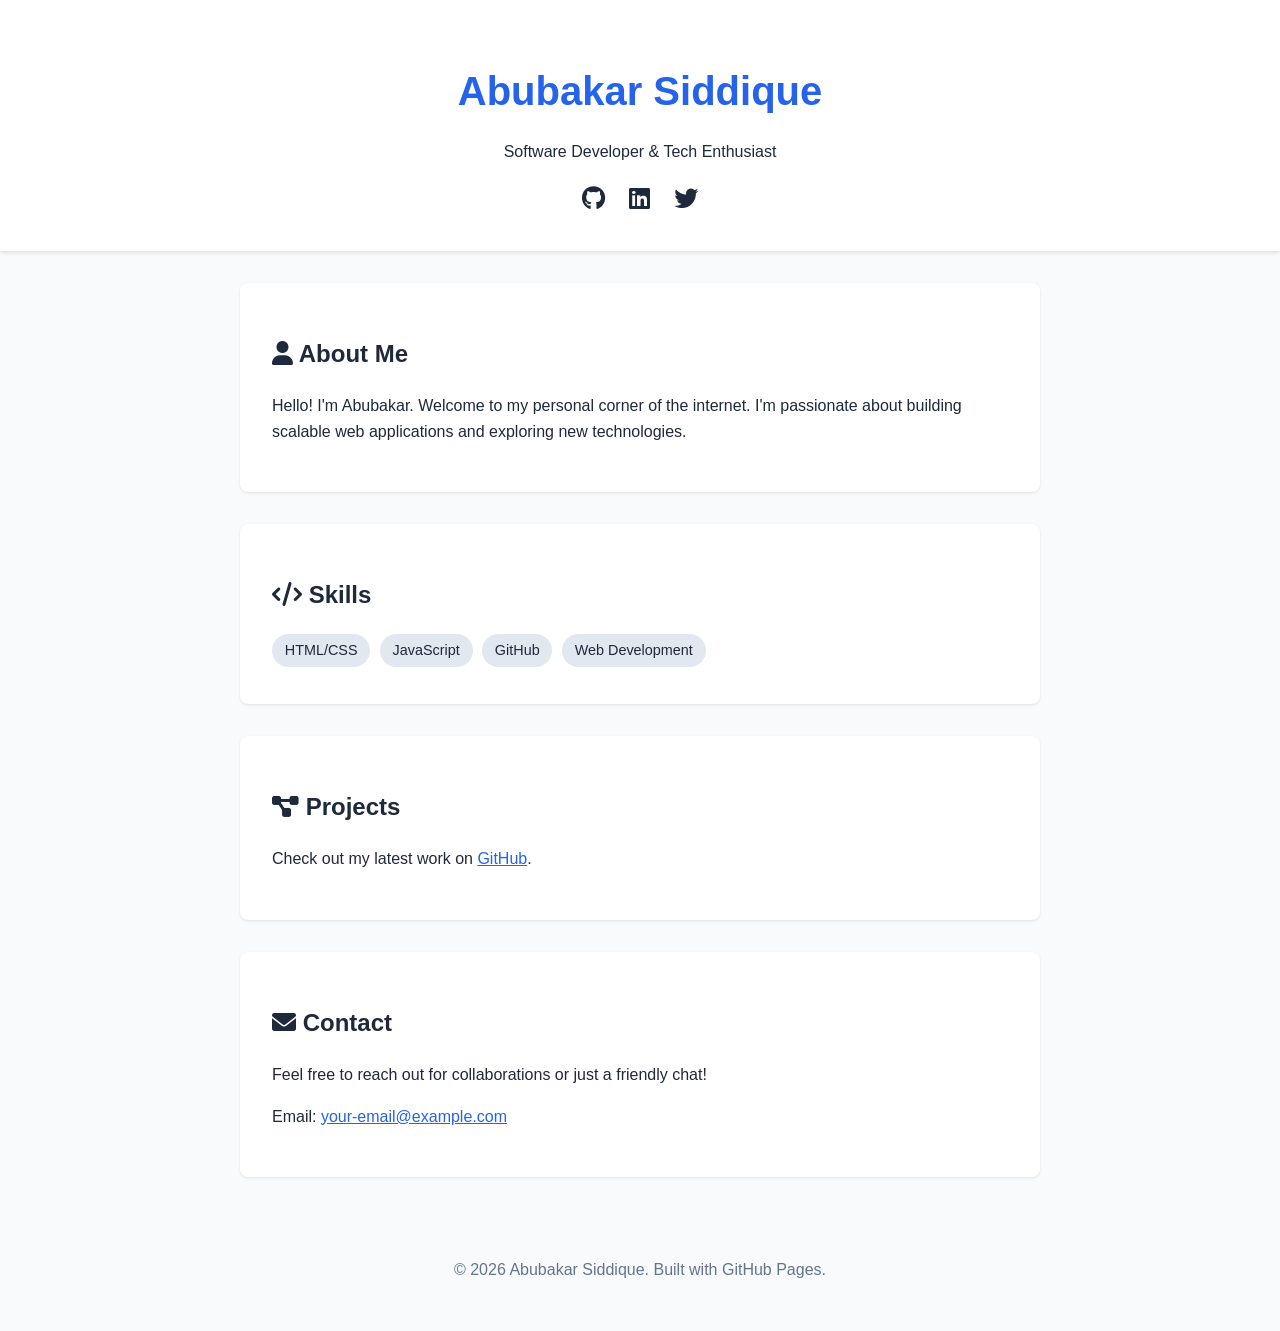
==== index.html @ 24784f54 "Add files via upload" ====
<!DOCTYPE html>
<html lang="en">
<head>
    <meta charset="UTF-8">
    <meta name="viewport" content="width=device-width, initial-scale=1.0">
    <title>Abubakar Siddique | Personal Website</title>
    <link rel="stylesheet" href="https://cdnjs.cloudflare.com/ajax/libs/font-awesome/6.0.0/css/all.min.css">
    <style>
        :root {
            --primary: #2563eb;
            --dark: #1e293b;
            --light: #f8fafc;
        }
        body {
            font-family: 'Segoe UI', Tahoma, Geneva, Verdana, sans-serif;
            margin: 0;
            background-color: var(--light);
            color: var(--dark);
            line-height: 1.6;
        }
        header {
            background: white;
            padding: 2rem 1rem;
            text-align: center;
            box-shadow: 0 2px 4px rgba(0,0,0,0.1);
        }
        .container {
            max-width: 800px;
            margin: 2rem auto;
            padding: 0 1.5rem;
        }
        .hero h1 {
            font-size: 2.5rem;
            margin-bottom: 0.5rem;
            color: var(--primary);
        }
        .section {
            background: white;
            padding: 2rem;
            border-radius: 8px;
            margin-bottom: 2rem;
            box-shadow: 0 1px 3px rgba(0,0,0,0.1);
        }
        .social-links {
            margin-top: 1rem;
        }
        .social-links a {
            color: var(--dark);
            font-size: 1.5rem;
            margin: 0 10px;
            text-decoration: none;
            transition: color 0.3s;
        }
        .social-links a:hover {
            color: var(--primary);
        }
        .badge {
            background: #e2e8f0;
            padding: 0.3rem 0.8rem;
            border-radius: 20px;
            font-size: 0.9rem;
            margin-right: 5px;
            display: inline-block;
            margin-bottom: 5px;
        }
    </style>
</head>
<body>

<header>
    <div class="hero">
        <h1>Abubakar Siddique</h1>
        <p>Software Developer & Tech Enthusiast</p>
        <div class="social-links">
            <a href="https://github.com/abubakarsiddique360"><i class="fab fa-github"></i></a>
            <a href="#"><i class="fab fa-linkedin"></i></a>
            <a href="#"><i class="fab fa-twitter"></i></a>
        </div>
    </div>
</header>

<div class="container">
    <div class="section">
        <h2><i class="fas fa-user"></i> About Me</h2>
        <p>Hello! I'm Abubakar. Welcome to my personal corner of the internet. I'm passionate about building scalable web applications and exploring new technologies.</p>
    </div>

    <div class="section">
        <h2><i class="fas fa-code"></i> Skills</h2>
        <div class="skills">
            <span class="badge">HTML/CSS</span>
            <span class="badge">JavaScript</span>
            <span class="badge">GitHub</span>
            <span class="badge">Web Development</span>
        </div>
    </div>

    <div class="section">
        <h2><i class="fas fa-project-diagram"></i> Projects</h2>
        <p>Check out my latest work on <a href="https://github.com/abubakarsiddique360" style="color: var(--primary);">GitHub</a>.</p>
    </div>

    <div class="section">
        <h2><i class="fas fa-envelope"></i> Contact</h2>
        <p>Feel free to reach out for collaborations or just a friendly chat!</p>
        <p>Email: <a href="mailto:your-email@example.com" style="color: var(--primary);">your-email@example.com</a></p>
    </div>
</div>

<footer style="text-align: center; padding: 2rem; color: #64748b;">
    <p>&copy; 2026 Abubakar Siddique. Built with GitHub Pages.</p>
</footer>

</body>
</html>
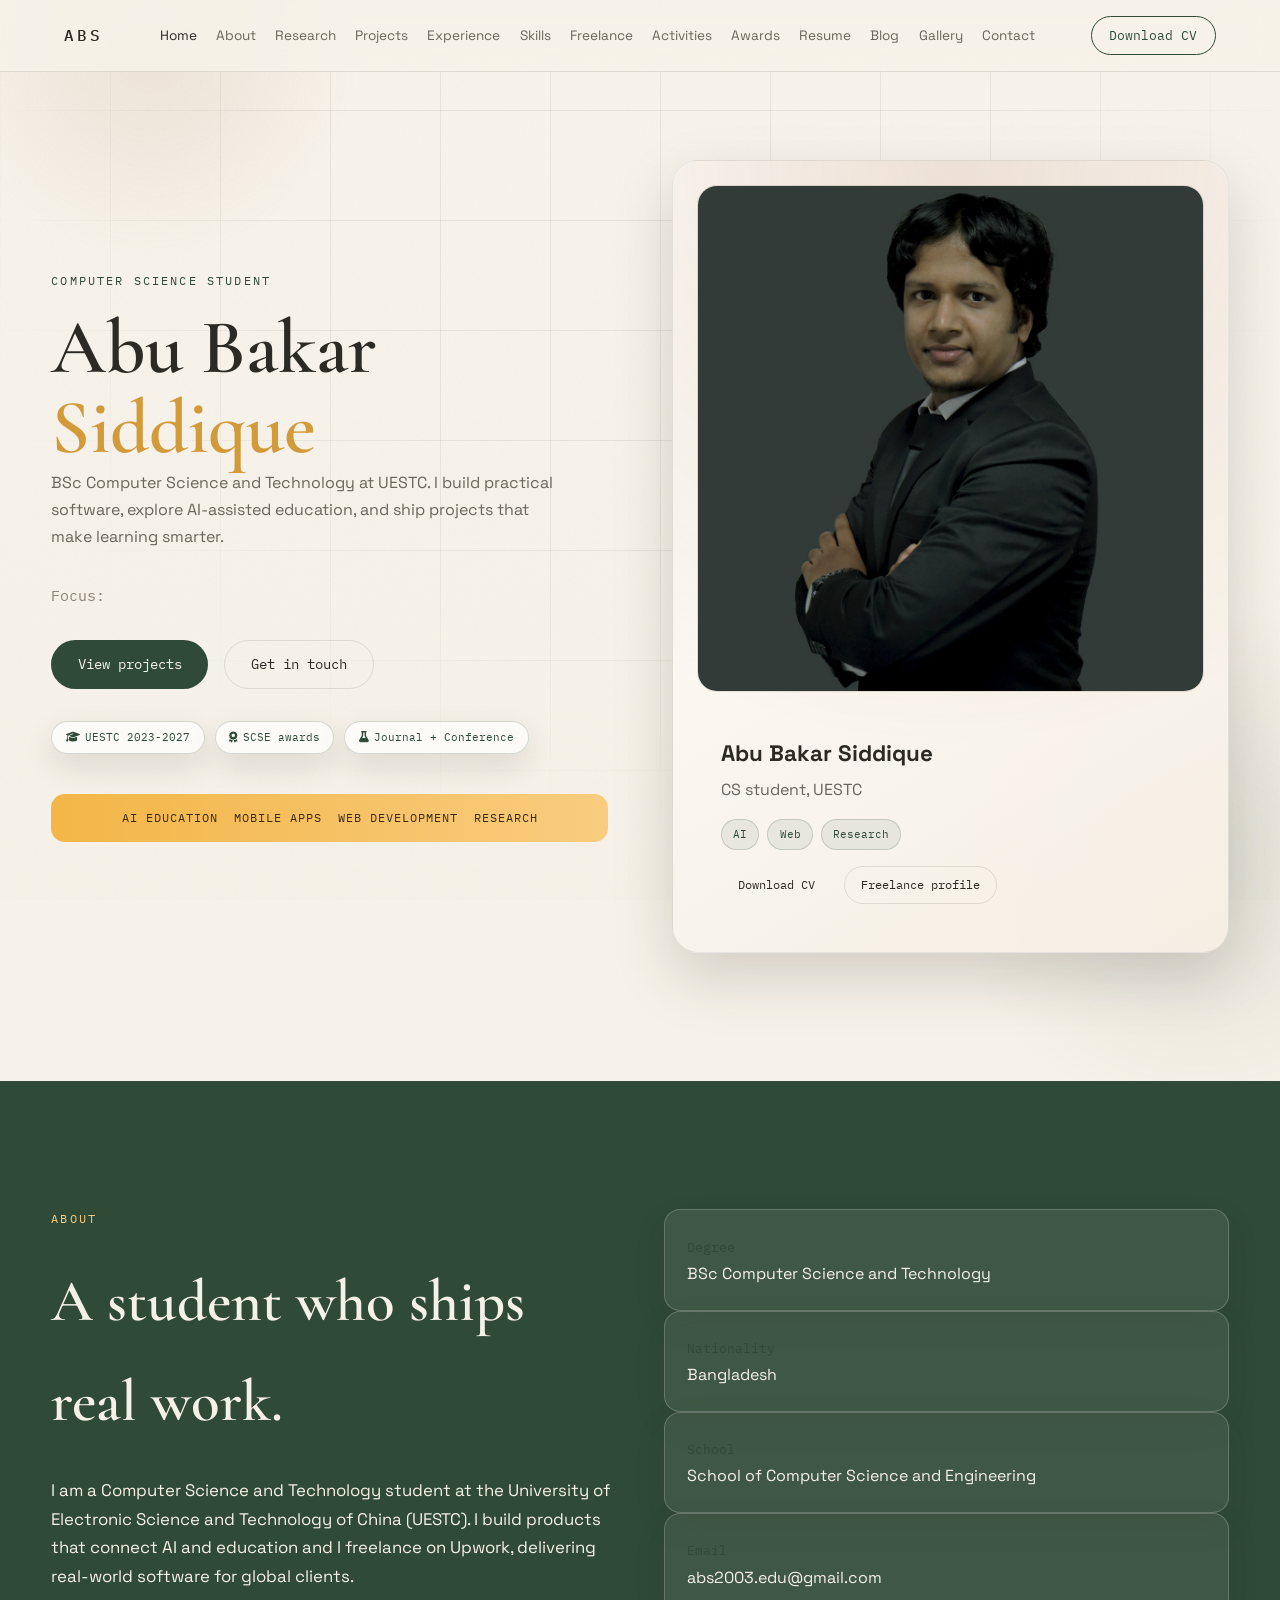
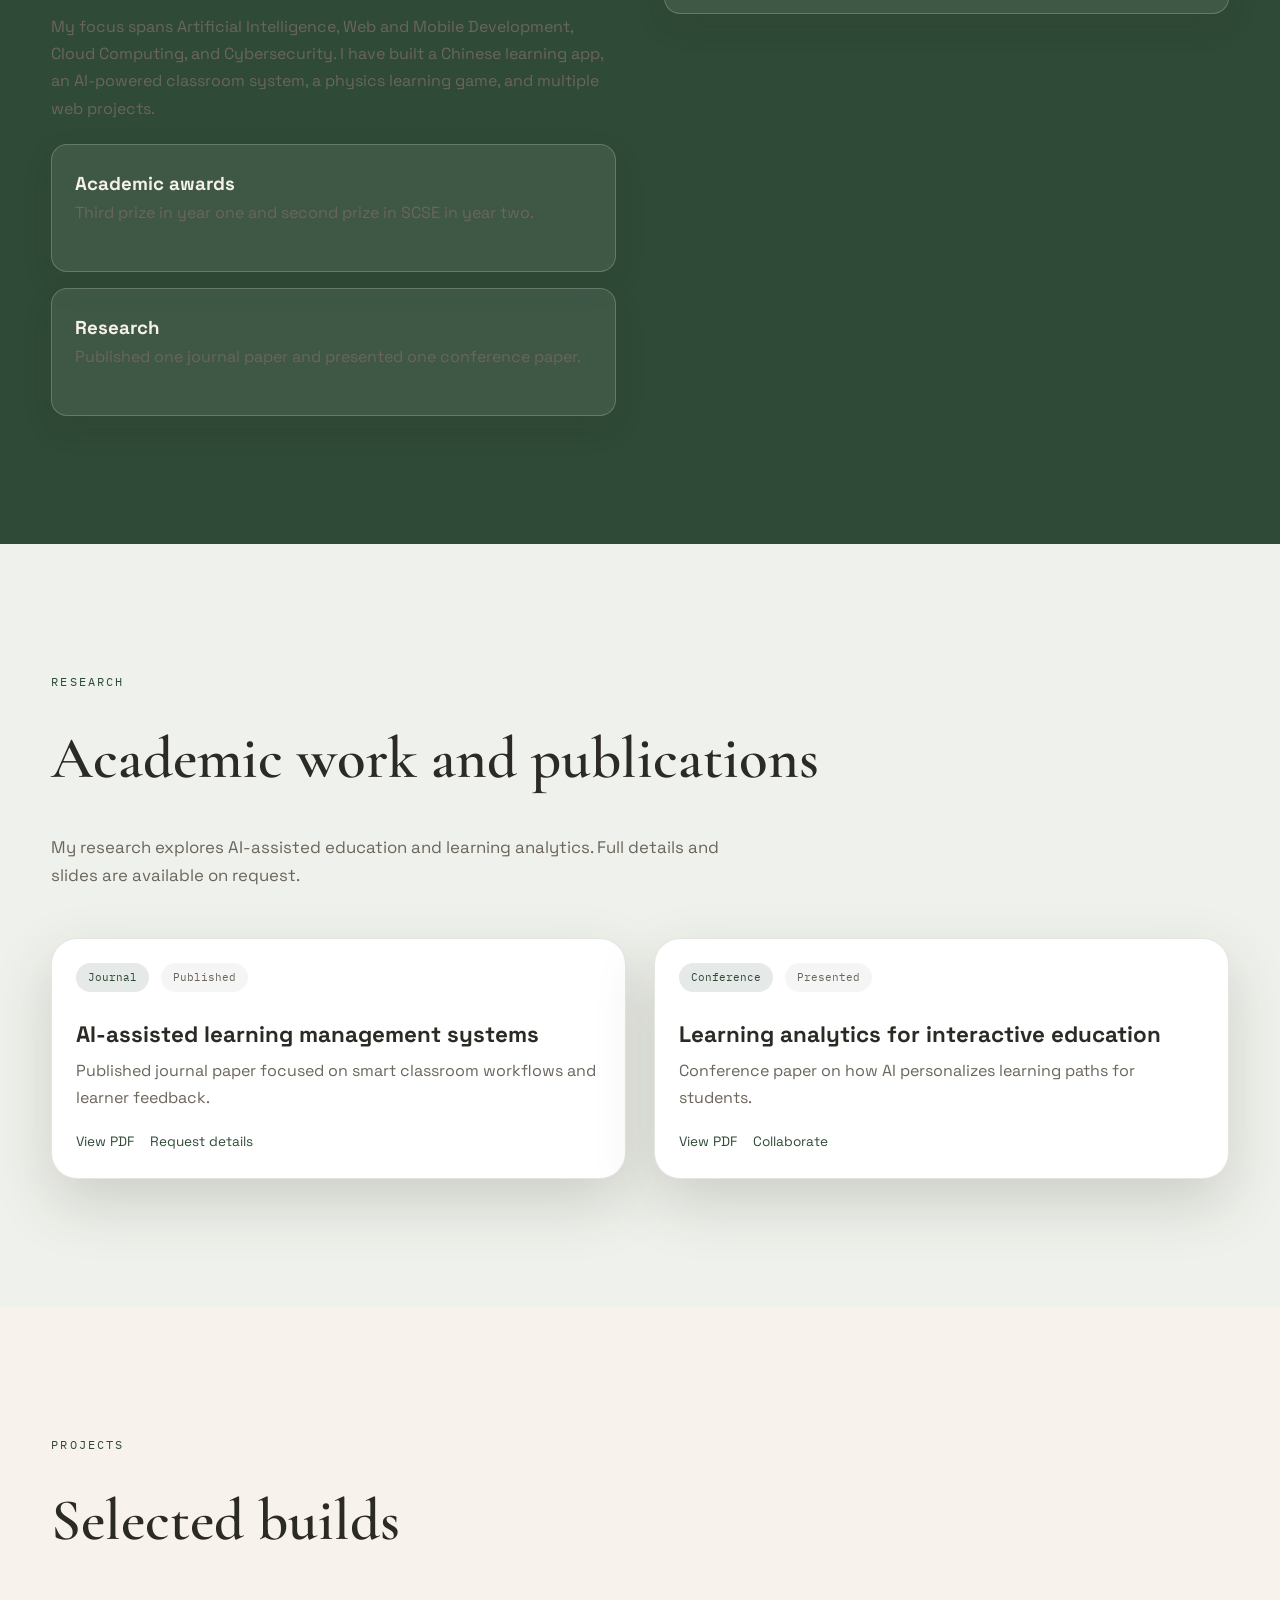
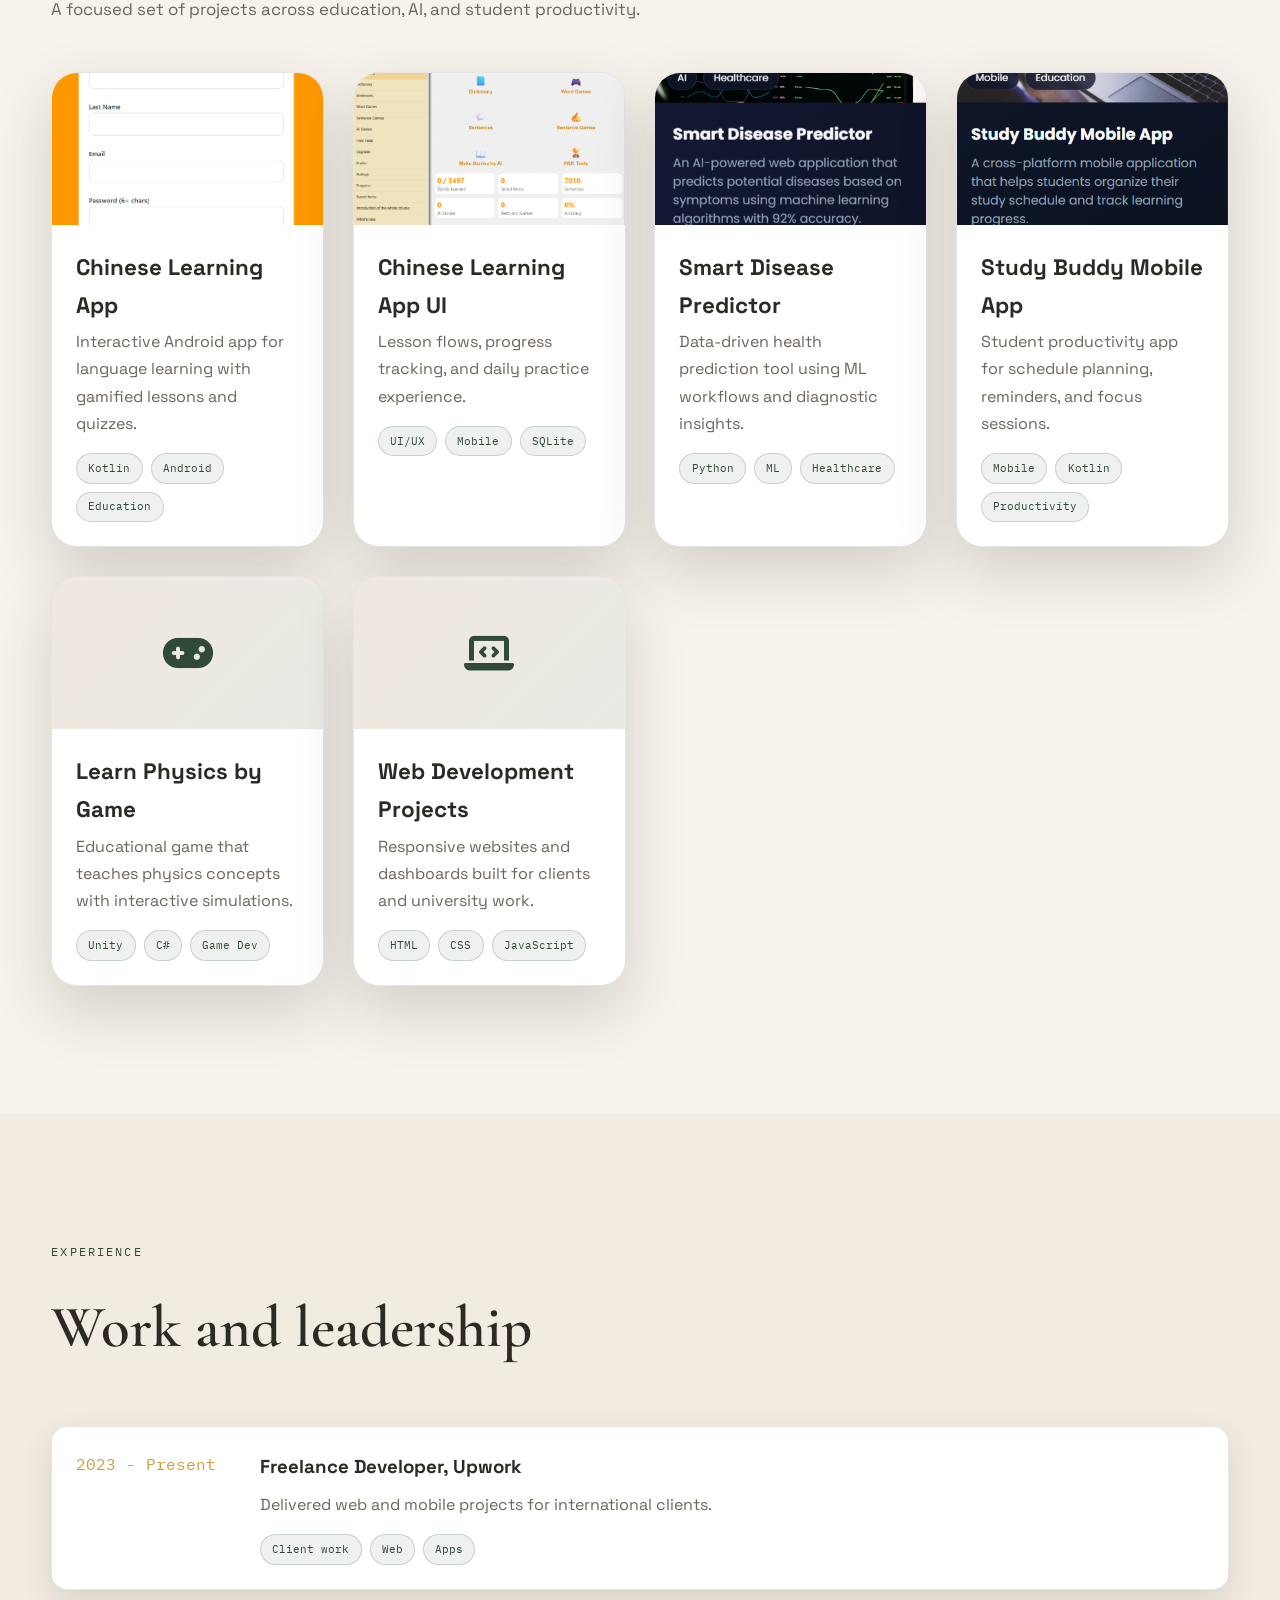
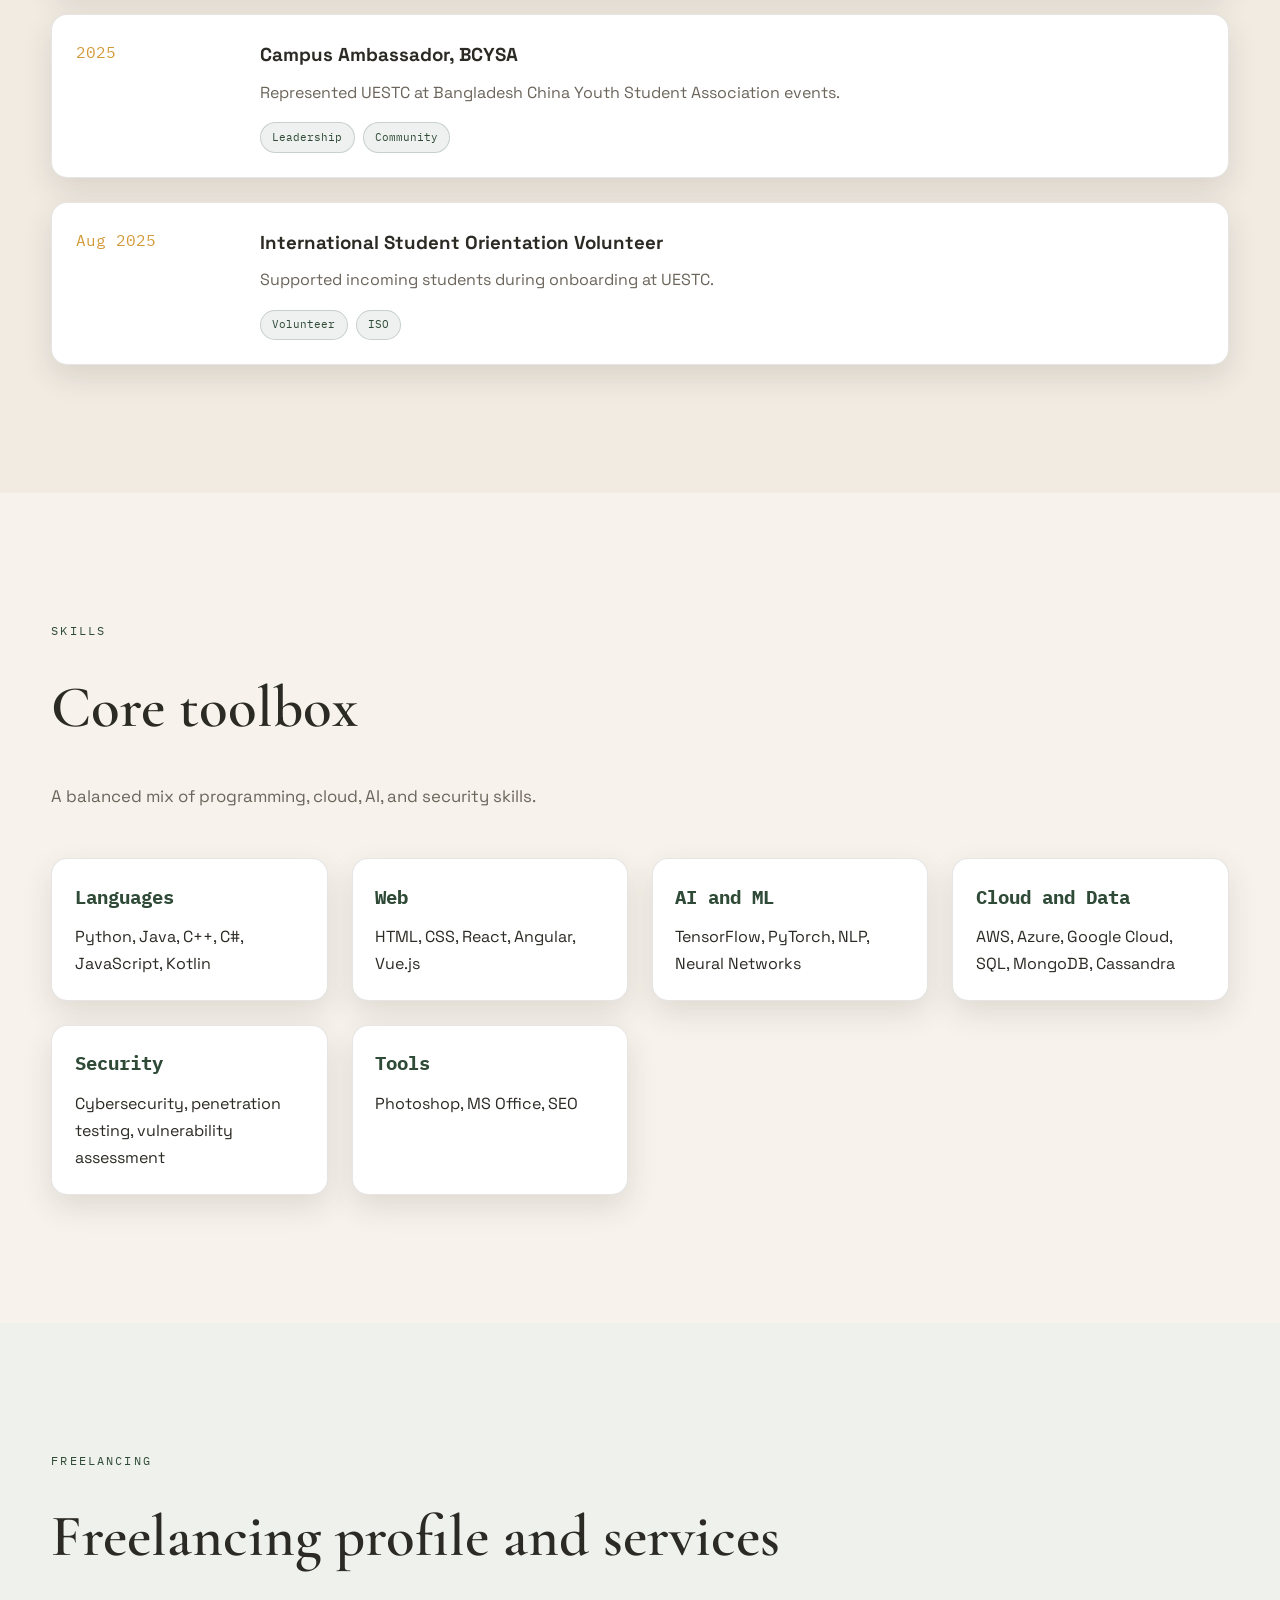
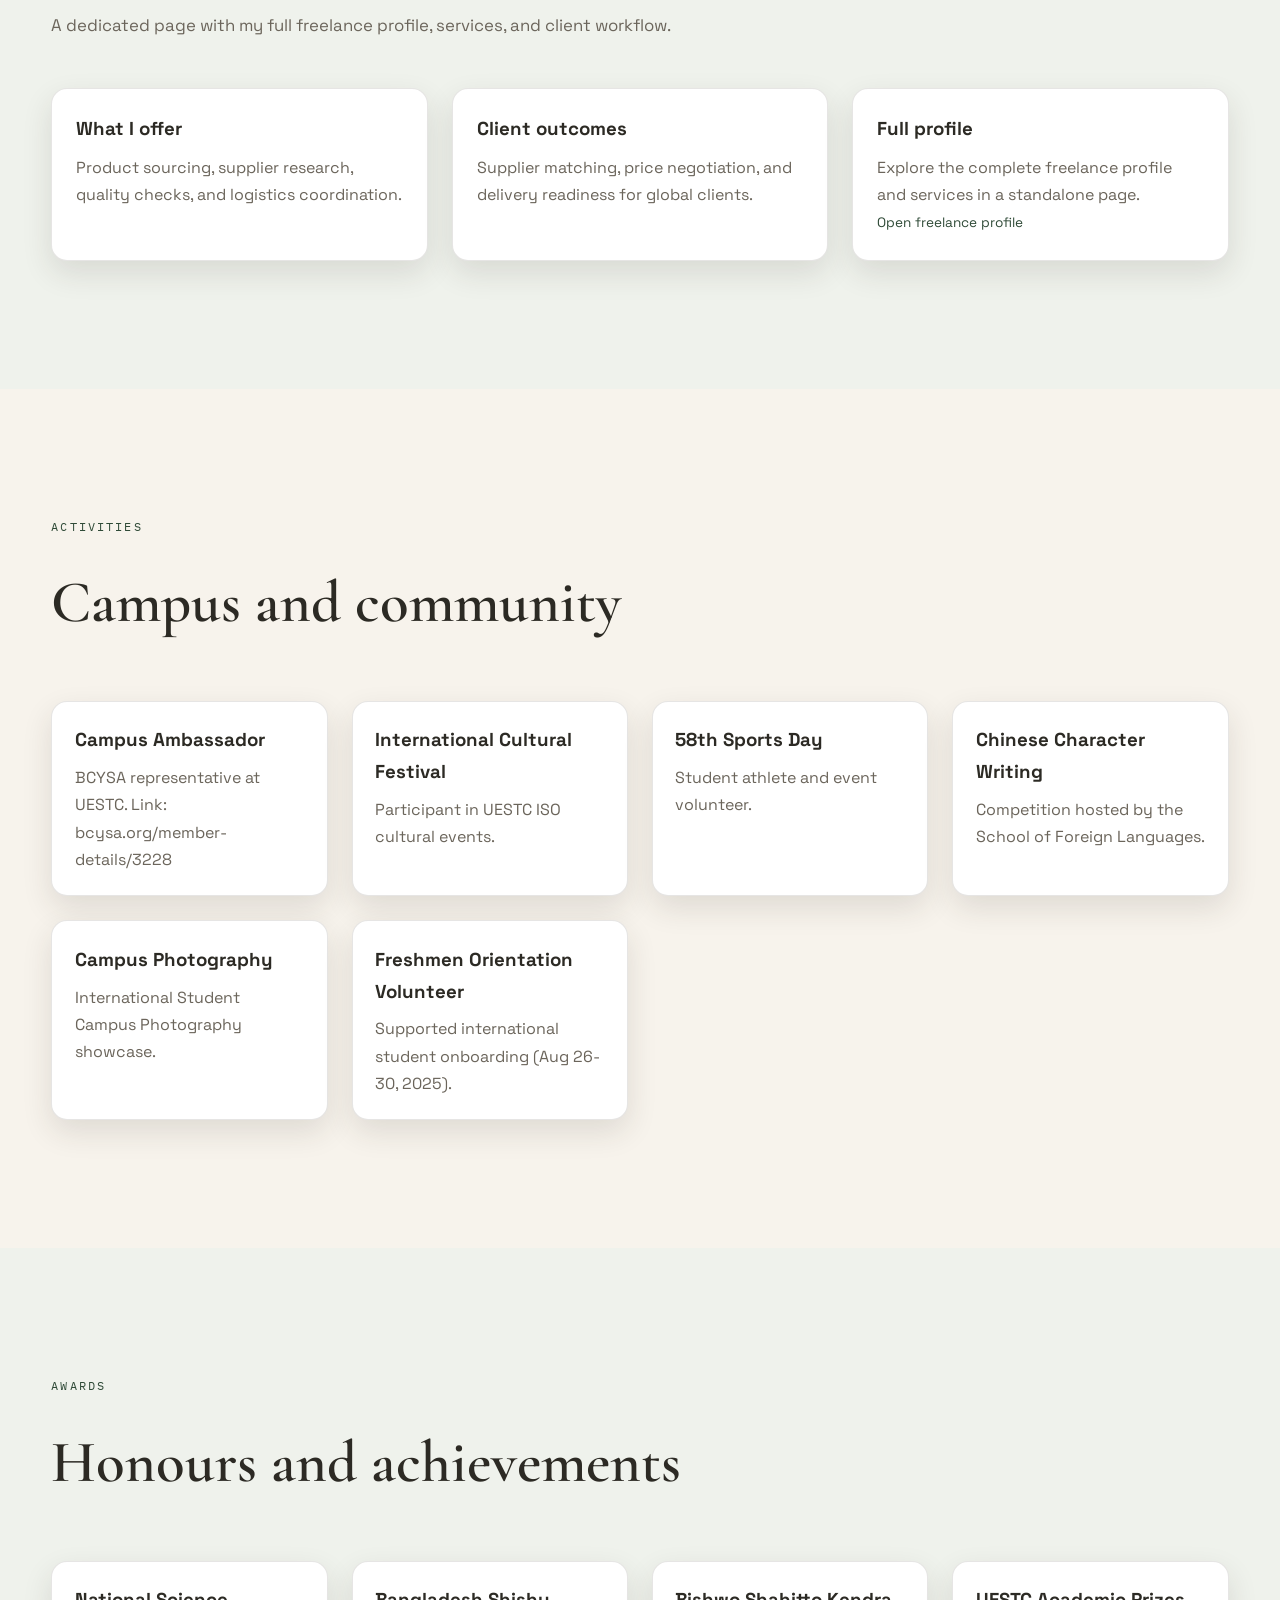
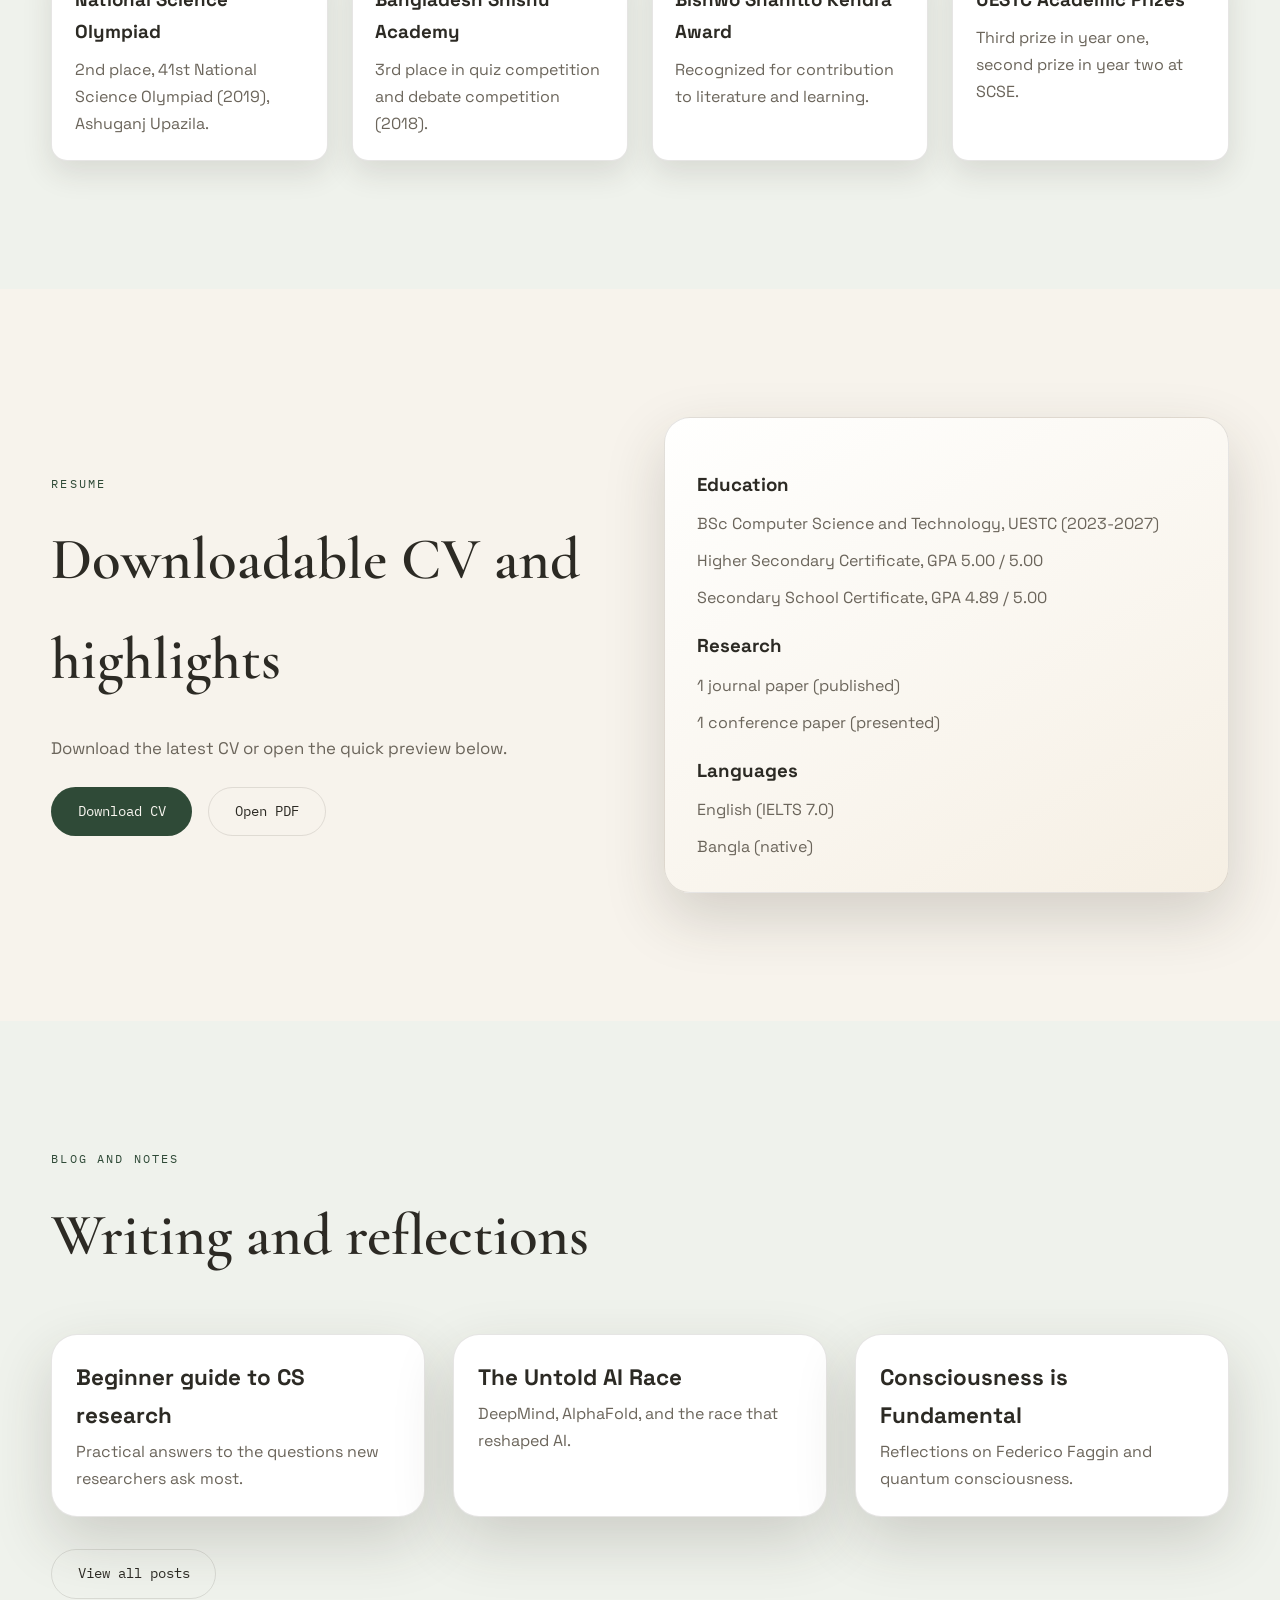
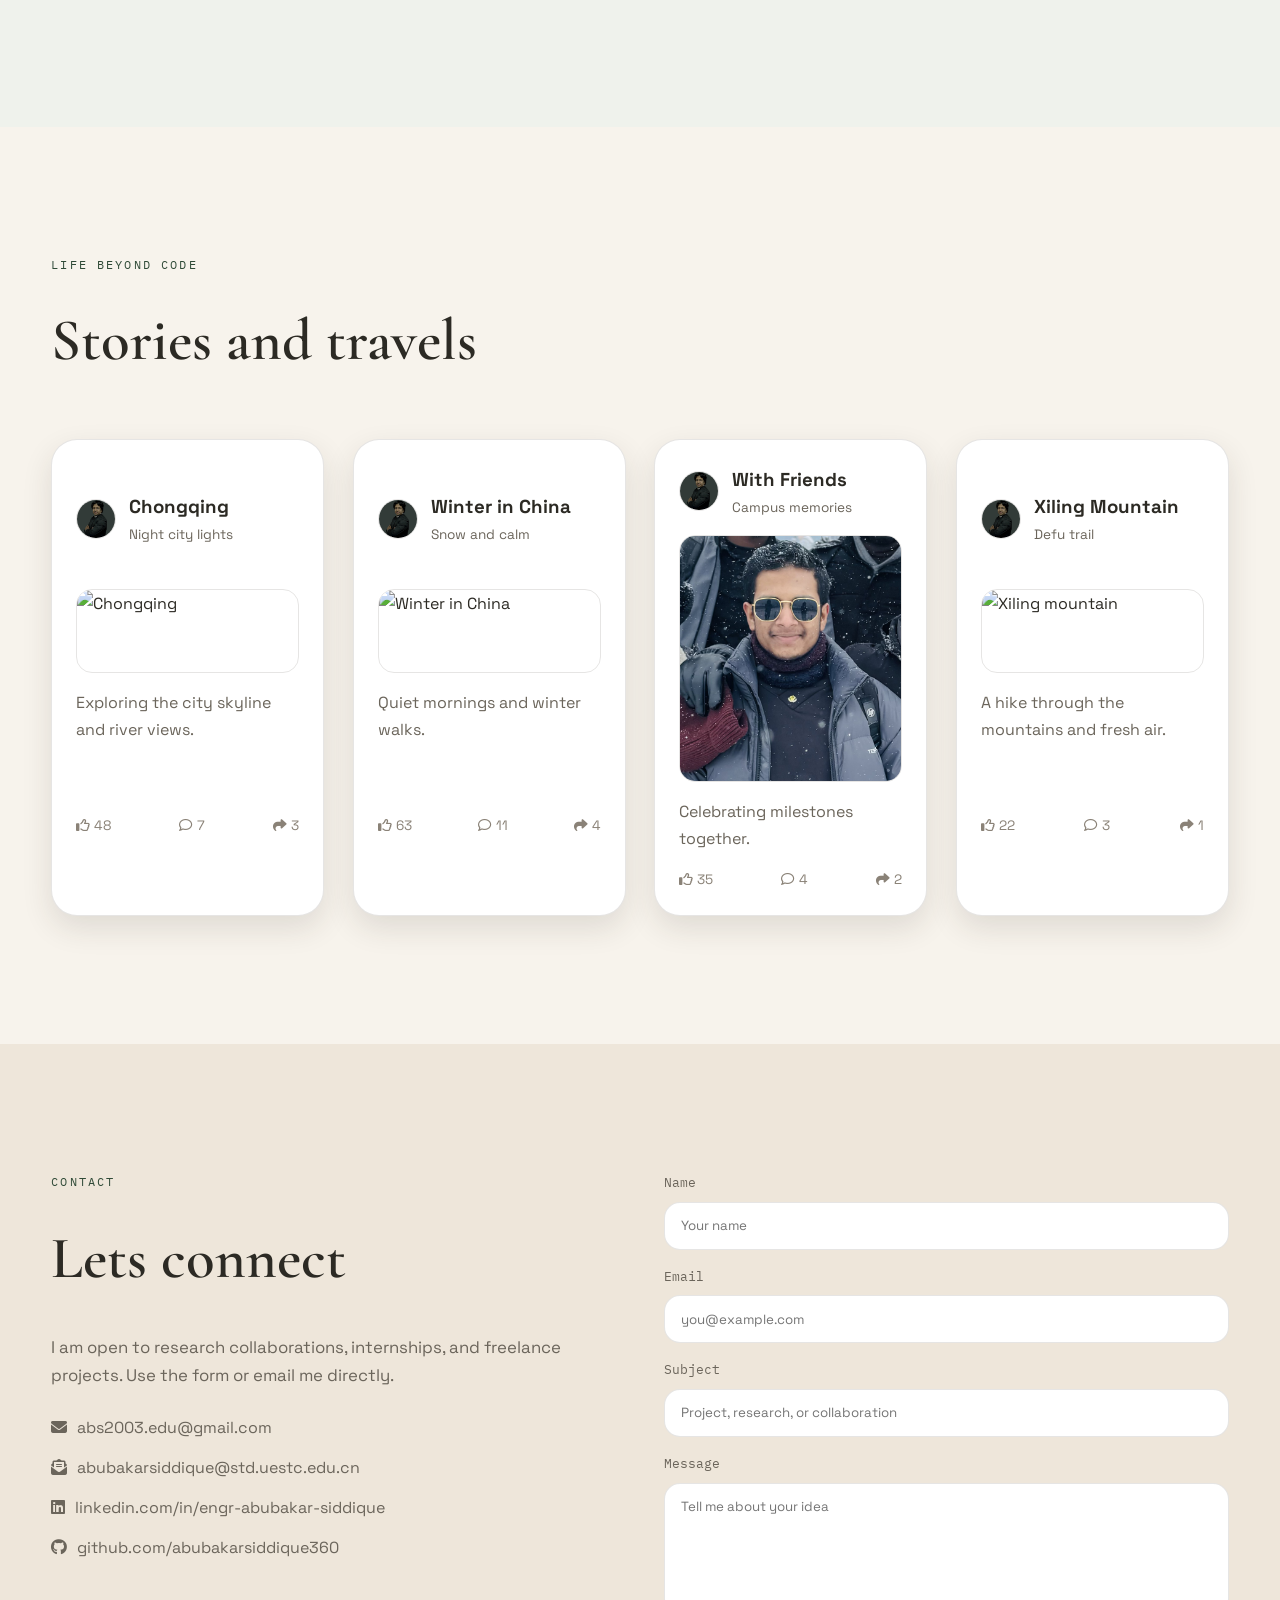
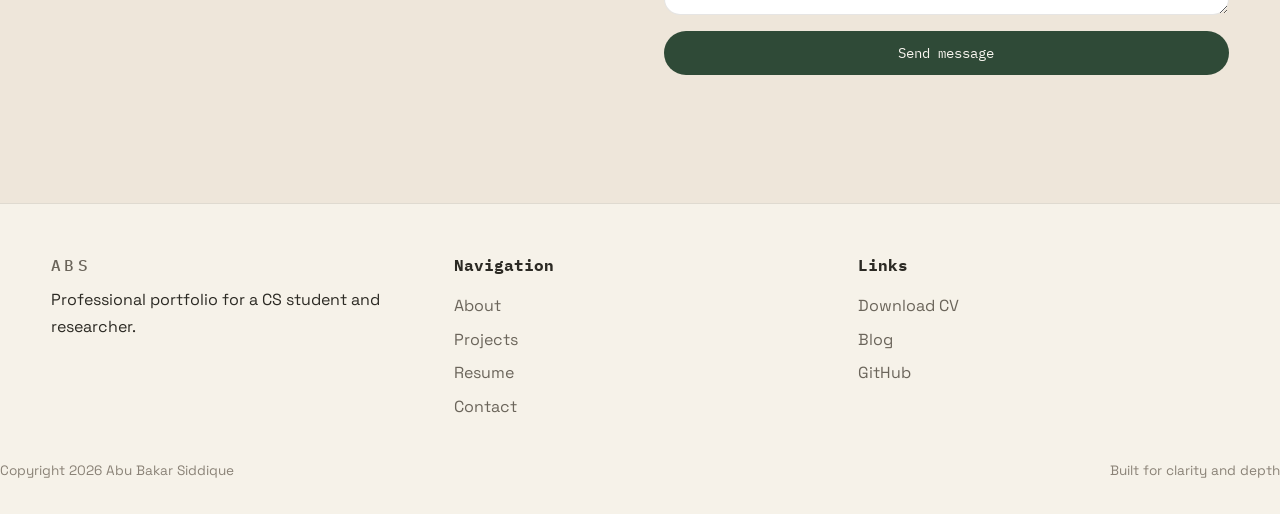
==== commit f77e0006: "Add site content: assets, blog, styles, pages Add initial static site content: multiple image assets" ====
--- a/index.html
+++ b/index.html
@@ -1,115 +1,693 @@
-<!DOCTYPE html>
+﻿<!DOCTYPE html>
 <html lang="en">
 <head>
-    <meta charset="UTF-8">
-    <meta name="viewport" content="width=device-width, initial-scale=1.0">
-    <title>Abubakar Siddique | Personal Website</title>
-    <link rel="stylesheet" href="https://cdnjs.cloudflare.com/ajax/libs/font-awesome/6.0.0/css/all.min.css">
-    <style>
-        :root {
-            --primary: #2563eb;
-            --dark: #1e293b;
-            --light: #f8fafc;
-        }
-        body {
-            font-family: 'Segoe UI', Tahoma, Geneva, Verdana, sans-serif;
-            margin: 0;
-            background-color: var(--light);
-            color: var(--dark);
-            line-height: 1.6;
-        }
-        header {
-            background: white;
-            padding: 2rem 1rem;
-            text-align: center;
-            box-shadow: 0 2px 4px rgba(0,0,0,0.1);
-        }
-        .container {
-            max-width: 800px;
-            margin: 2rem auto;
-            padding: 0 1.5rem;
-        }
-        .hero h1 {
-            font-size: 2.5rem;
-            margin-bottom: 0.5rem;
-            color: var(--primary);
-        }
-        .section {
-            background: white;
-            padding: 2rem;
-            border-radius: 8px;
-            margin-bottom: 2rem;
-            box-shadow: 0 1px 3px rgba(0,0,0,0.1);
-        }
-        .social-links {
-            margin-top: 1rem;
-        }
-        .social-links a {
-            color: var(--dark);
-            font-size: 1.5rem;
-            margin: 0 10px;
-            text-decoration: none;
-            transition: color 0.3s;
-        }
-        .social-links a:hover {
-            color: var(--primary);
-        }
-        .badge {
-            background: #e2e8f0;
-            padding: 0.3rem 0.8rem;
-            border-radius: 20px;
-            font-size: 0.9rem;
-            margin-right: 5px;
-            display: inline-block;
-            margin-bottom: 5px;
-        }
-    </style>
+  <meta charset="UTF-8" />
+  <meta name="viewport" content="width=device-width, initial-scale=1.0" />
+  <meta name="description" content="Abu Bakar Siddique - Computer Science student, developer, and researcher." />
+  <meta property="og:title" content="Abu Bakar Siddique | CS Portfolio" />
+  <meta property="og:description" content="Computer Science student focused on software, AI, and research." />
+  <meta property="og:type" content="website" />
+  <title>Abu Bakar Siddique | CS Portfolio</title>
+
+  <link rel="preconnect" href="https://fonts.googleapis.com" />
+  <link rel="preconnect" href="https://fonts.gstatic.com" crossorigin />
+  <link href="https://fonts.googleapis.com/css2?family=Cormorant+Garamond:wght@400;600;700&family=IBM+Plex+Mono:wght@400;500&family=Space+Grotesk:wght@300;400;500;600&display=swap" rel="stylesheet" />
+  <link rel="stylesheet" href="https://cdnjs.cloudflare.com/ajax/libs/font-awesome/6.5.0/css/all.min.css" />
+  <link rel="stylesheet" href="css/style.css" />
 </head>
 <body>
-
-<header>
-    <div class="hero">
-        <h1>Abubakar Siddique</h1>
-        <p>Software Developer & Tech Enthusiast</p>
-        <div class="social-links">
-            <a href="https://github.com/abubakarsiddique360"><i class="fab fa-github"></i></a>
-            <a href="#"><i class="fab fa-linkedin"></i></a>
-            <a href="#"><i class="fab fa-twitter"></i></a>
-        </div>
+  <div class="bg-orbs" aria-hidden="true">
+    <span class="orb orb-1"></span>
+    <span class="orb orb-2"></span>
+    <span class="orb orb-3"></span>
+    <span class="grid-sheen"></span>
+  </div>
+  <div class="noise" aria-hidden="true"></div>
+
+  <div class="cursor" id="cursor"></div>
+  <div class="cursor-ring" id="cursor-ring"></div>
+  <div class="scroll-progress" id="scroll-progress"></div>
+
+  <nav class="nav" id="nav">
+    <a href="#home" class="logo">ABS</a>
+    <div class="nav-links" id="nav-links">
+      <a href="#home" class="nav-link">Home</a>
+      <a href="#about" class="nav-link">About</a>
+      <a href="#research" class="nav-link">Research</a>
+      <a href="#projects" class="nav-link">Projects</a>
+      <a href="#experience" class="nav-link">Experience</a>
+      <a href="#skills" class="nav-link">Skills</a>
+      <a href="#freelance" class="nav-link">Freelance</a>
+      <a href="#activities" class="nav-link">Activities</a>
+      <a href="#awards" class="nav-link">Awards</a>
+      <a href="#resume" class="nav-link">Resume</a>
+      <a href="#blog" class="nav-link">Blog</a>
+      <a href="#moments" class="nav-link">Gallery</a>
+      <a href="#contact" class="nav-link">Contact</a>
     </div>
-</header>
-
-<div class="container">
-    <div class="section">
-        <h2><i class="fas fa-user"></i> About Me</h2>
-        <p>Hello! I'm Abubakar. Welcome to my personal corner of the internet. I'm passionate about building scalable web applications and exploring new technologies.</p>
+    <a href="assets/resume.pdf" class="nav-cta" download>Download CV</a>
+    <button class="nav-toggle" id="nav-toggle" aria-label="Toggle navigation">
+      <span></span><span></span><span></span>
+    </button>
+  </nav>
+
+  <main>
+    <section id="home" class="hero section">
+      <div class="container hero-grid">
+        <div class="hero-text">
+          <p class="eyebrow">Computer Science Student</p>
+          <h1 class="hero-title">Abu Bakar <span>Siddique</span></h1>
+          <p class="hero-subtitle">
+            BSc Computer Science and Technology at UESTC. I build practical software,
+            explore AI-assisted education, and ship projects that make learning smarter.
+          </p>
+          <div class="hero-roles">
+            <span class="mono">Focus:</span>
+            <span id="typewriter" data-roles="CS student|Software developer|AI researcher|Freelancer"></span>
+          </div>
+          <div class="hero-actions">
+            <a href="#projects" class="btn primary">View projects</a>
+            <a href="#contact" class="btn ghost">Get in touch</a>
+          </div>
+          <div class="hero-badges">
+            <span class="badge-pill"><i class="fa-solid fa-graduation-cap"></i> UESTC 2023-2027</span>
+            <span class="badge-pill"><i class="fa-solid fa-award"></i> SCSE awards</span>
+            <span class="badge-pill"><i class="fa-solid fa-flask"></i> Journal + Conference</span>
+          </div>
+          <div class="section-band">
+            <span>AI Education</span>
+            <span>Mobile Apps</span>
+            <span>Web Development</span>
+            <span>Research</span>
+          </div>
+        </div>
+        <div class="hero-card tilt" data-tilt>
+          <div class="card-layer card-glow"></div>
+          <div class="card-layer card-content">
+            <img src="assets/profile.jpg" alt="Portrait of Abu Bakar Siddique" />
+            <div class="card-body">
+              <h3>Abu Bakar Siddique</h3>
+              <p>CS student, UESTC</p>
+              <div class="card-tags">
+                <span class="tag">AI</span>
+                <span class="tag">Web</span>
+                <span class="tag">Research</span>
+              </div>
+              <div class="card-actions">
+                <a href="assets/resume.pdf" class="btn small" download>Download CV</a>
+                <a href="#freelance" class="btn small ghost">Freelance profile</a>
+              </div>
+            </div>
+          </div>
+        </div>
+      </div>
+    </section>
+
+    <section id="about" class="section theme-forest">
+      <div class="container about-grid">
+        <div class="about-panel">
+          <p class="eyebrow">About</p>
+          <h2 class="section-title">A student who ships real work.</h2>
+          <p class="section-subtitle">
+            I am a Computer Science and Technology student at the University of Electronic Science
+            and Technology of China (UESTC). I build products that connect AI and education and I
+            freelance on Upwork, delivering real-world software for global clients.
+          </p>
+          <p>
+            My focus spans Artificial Intelligence, Web and Mobile Development, Cloud Computing,
+            and Cybersecurity. I have built a Chinese learning app, an AI-powered classroom system,
+            a physics learning game, and multiple web projects.
+          </p>
+          <div class="about-highlights">
+            <div class="highlight-card">
+              <h3>Academic awards</h3>
+              <p>Third prize in year one and second prize in SCSE in year two.</p>
+            </div>
+            <div class="highlight-card">
+              <h3>Research</h3>
+              <p>Published one journal paper and presented one conference paper.</p>
+            </div>
+          </div>
+        </div>
+        <div class="about-facts">
+          <div class="fact-card">
+            <span class="mono">Degree</span>
+            <p>BSc Computer Science and Technology</p>
+          </div>
+          <div class="fact-card">
+            <span class="mono">Nationality</span>
+            <p>Bangladesh</p>
+          </div>
+          <div class="fact-card">
+            <span class="mono">School</span>
+            <p>School of Computer Science and Engineering</p>
+          </div>
+          <div class="fact-card">
+            <span class="mono">Email</span>
+            <p>abs2003.edu@gmail.com</p>
+          </div>
+        </div>
+      </div>
+    </section>
+
+    <section id="research" class="section theme-sage">
+      <div class="container">
+        <div class="section-head">
+          <p class="eyebrow">Research</p>
+          <h2 class="section-title">Academic work and publications</h2>
+          <p class="section-subtitle">
+            My research explores AI-assisted education and learning analytics. Full details and
+            slides are available on request.
+          </p>
+        </div>
+        <div class="cards-grid">
+          <article class="card tilt" data-tilt>
+            <div class="card-top">
+              <span class="chip">Journal</span>
+              <span class="chip ghost">Published</span>
+            </div>
+            <div class="card-body">
+              <h3>AI-assisted learning management systems</h3>
+              <p>
+                Published journal paper focused on smart classroom workflows and learner feedback.
+              </p>
+              <div class="card-links">
+                <a href="assets/journal-paper.pdf" class="link">View PDF</a>
+                <a href="#contact" class="link">Request details</a>
+              </div>
+            </div>
+          </article>
+          <article class="card tilt" data-tilt>
+            <div class="card-top">
+              <span class="chip">Conference</span>
+              <span class="chip ghost">Presented</span>
+            </div>
+            <div class="card-body">
+              <h3>Learning analytics for interactive education</h3>
+              <p>
+                Conference paper on how AI personalizes learning paths for students.
+              </p>
+              <div class="card-links">
+                <a href="assets/conference-paper.pdf" class="link">View PDF</a>
+                <a href="#contact" class="link">Collaborate</a>
+              </div>
+            </div>
+          </article>
+        </div>
+      </div>
+    </section>
+
+    <section id="projects" class="section theme-cream">
+      <div class="container">
+        <div class="section-head">
+          <p class="eyebrow">Projects</p>
+          <h2 class="section-title">Selected builds</h2>
+          <p class="section-subtitle">
+            A focused set of projects across education, AI, and student productivity.
+          </p>
+        </div>
+        <div class="cards-grid">
+          <article class="project-card tilt" data-tilt>
+            <img src="assets/project-chinese-1.png" alt="Chinese Learning App" />
+            <div class="card-body">
+              <h3>Chinese Learning App</h3>
+              <p>
+                Interactive Android app for language learning with gamified lessons and quizzes.
+              </p>
+              <div class="tag-row">
+                <span class="tag">Kotlin</span>
+                <span class="tag">Android</span>
+                <span class="tag">Education</span>
+              </div>
+            </div>
+          </article>
+          <article class="project-card tilt" data-tilt>
+            <img src="assets/project-chinese-2.png" alt="Chinese Learning App lessons" />
+            <div class="card-body">
+              <h3>Chinese Learning App UI</h3>
+              <p>
+                Lesson flows, progress tracking, and daily practice experience.
+              </p>
+              <div class="tag-row">
+                <span class="tag">UI/UX</span>
+                <span class="tag">Mobile</span>
+                <span class="tag">SQLite</span>
+              </div>
+            </div>
+          </article>
+          <article class="project-card tilt" data-tilt>
+            <img src="assets/project-disease.png" alt="Smart Disease Predictor" />
+            <div class="card-body">
+              <h3>Smart Disease Predictor</h3>
+              <p>
+                Data-driven health prediction tool using ML workflows and diagnostic insights.
+              </p>
+              <div class="tag-row">
+                <span class="tag">Python</span>
+                <span class="tag">ML</span>
+                <span class="tag">Healthcare</span>
+              </div>
+            </div>
+          </article>
+          <article class="project-card tilt" data-tilt>
+            <img src="assets/project-study-buddy.png" alt="Study Buddy Mobile App" />
+            <div class="card-body">
+              <h3>Study Buddy Mobile App</h3>
+              <p>
+                Student productivity app for schedule planning, reminders, and focus sessions.
+              </p>
+              <div class="tag-row">
+                <span class="tag">Mobile</span>
+                <span class="tag">Kotlin</span>
+                <span class="tag">Productivity</span>
+              </div>
+            </div>
+          </article>
+          <article class="project-card tilt" data-tilt>
+            <div class="project-visual">
+              <i class="fa-solid fa-gamepad"></i>
+            </div>
+            <div class="card-body">
+              <h3>Learn Physics by Game</h3>
+              <p>
+                Educational game that teaches physics concepts with interactive simulations.
+              </p>
+              <div class="tag-row">
+                <span class="tag">Unity</span>
+                <span class="tag">C#</span>
+                <span class="tag">Game Dev</span>
+              </div>
+            </div>
+          </article>
+          <article class="project-card tilt" data-tilt>
+            <div class="project-visual">
+              <i class="fa-solid fa-laptop-code"></i>
+            </div>
+            <div class="card-body">
+              <h3>Web Development Projects</h3>
+              <p>
+                Responsive websites and dashboards built for clients and university work.
+              </p>
+              <div class="tag-row">
+                <span class="tag">HTML</span>
+                <span class="tag">CSS</span>
+                <span class="tag">JavaScript</span>
+              </div>
+            </div>
+          </article>
+        </div>
+      </div>
+    </section>
+
+    <section id="experience" class="section theme-clay">
+      <div class="container">
+        <div class="section-head">
+          <p class="eyebrow">Experience</p>
+          <h2 class="section-title">Work and leadership</h2>
+        </div>
+        <div class="timeline">
+          <div class="timeline-item">
+            <div class="timeline-date">2023 - Present</div>
+            <div class="timeline-content">
+              <h3>Freelance Developer, Upwork</h3>
+              <p>Delivered web and mobile projects for international clients.</p>
+              <div class="tag-row">
+                <span class="tag">Client work</span>
+                <span class="tag">Web</span>
+                <span class="tag">Apps</span>
+              </div>
+            </div>
+          </div>
+          <div class="timeline-item">
+            <div class="timeline-date">2025</div>
+            <div class="timeline-content">
+              <h3>Campus Ambassador, BCYSA</h3>
+              <p>Represented UESTC at Bangladesh China Youth Student Association events.</p>
+              <div class="tag-row">
+                <span class="tag">Leadership</span>
+                <span class="tag">Community</span>
+              </div>
+            </div>
+          </div>
+          <div class="timeline-item">
+            <div class="timeline-date">Aug 2025</div>
+            <div class="timeline-content">
+              <h3>International Student Orientation Volunteer</h3>
+              <p>Supported incoming students during onboarding at UESTC.</p>
+              <div class="tag-row">
+                <span class="tag">Volunteer</span>
+                <span class="tag">ISO</span>
+              </div>
+            </div>
+          </div>
+        </div>
+      </div>
+    </section>
+
+    <section id="skills" class="section theme-cream">
+      <div class="container">
+        <div class="section-head">
+          <p class="eyebrow">Skills</p>
+          <h2 class="section-title">Core toolbox</h2>
+          <p class="section-subtitle">
+            A balanced mix of programming, cloud, AI, and security skills.
+          </p>
+        </div>
+        <div class="skill-grid">
+          <div class="skill-card">
+            <h3>Languages</h3>
+            <p>Python, Java, C++, C#, JavaScript, Kotlin</p>
+          </div>
+          <div class="skill-card">
+            <h3>Web</h3>
+            <p>HTML, CSS, React, Angular, Vue.js</p>
+          </div>
+          <div class="skill-card">
+            <h3>AI and ML</h3>
+            <p>TensorFlow, PyTorch, NLP, Neural Networks</p>
+          </div>
+          <div class="skill-card">
+            <h3>Cloud and Data</h3>
+            <p>AWS, Azure, Google Cloud, SQL, MongoDB, Cassandra</p>
+          </div>
+          <div class="skill-card">
+            <h3>Security</h3>
+            <p>Cybersecurity, penetration testing, vulnerability assessment</p>
+          </div>
+          <div class="skill-card">
+            <h3>Tools</h3>
+            <p>Photoshop, MS Office, SEO</p>
+          </div>
+        </div>
+      </div>
+    </section>
+
+    <section id="freelance" class="section theme-sage">
+      <div class="container">
+        <div class="section-head">
+          <p class="eyebrow">Freelancing</p>
+          <h2 class="section-title">Freelancing profile and services</h2>
+          <p class="section-subtitle">
+            A dedicated page with my full freelance profile, services, and client workflow.
+          </p>
+        </div>
+        <div class="freelance-grid">
+          <div class="freelance-card">
+            <h3>What I offer</h3>
+            <p>Product sourcing, supplier research, quality checks, and logistics coordination.</p>
+          </div>
+          <div class="freelance-card">
+            <h3>Client outcomes</h3>
+            <p>Supplier matching, price negotiation, and delivery readiness for global clients.</p>
+          </div>
+          <div class="freelance-card">
+            <h3>Full profile</h3>
+            <p>Explore the complete freelance profile and services in a standalone page.</p>
+            <a class="link" href="freelancing.html">Open freelance profile</a>
+          </div>
+        </div>
+      </div>
+    </section>
+
+    <section id="activities" class="section theme-cream">
+      <div class="container">
+        <div class="section-head">
+          <p class="eyebrow">Activities</p>
+          <h2 class="section-title">Campus and community</h2>
+        </div>
+        <div class="activity-grid">
+          <div class="activity-card">
+            <h3>Campus Ambassador</h3>
+            <p>BCYSA representative at UESTC. Link: bcysa.org/member-details/3228</p>
+          </div>
+          <div class="activity-card">
+            <h3>International Cultural Festival</h3>
+            <p>Participant in UESTC ISO cultural events.</p>
+          </div>
+          <div class="activity-card">
+            <h3>58th Sports Day</h3>
+            <p>Student athlete and event volunteer.</p>
+          </div>
+          <div class="activity-card">
+            <h3>Chinese Character Writing</h3>
+            <p>Competition hosted by the School of Foreign Languages.</p>
+          </div>
+          <div class="activity-card">
+            <h3>Campus Photography</h3>
+            <p>International Student Campus Photography showcase.</p>
+          </div>
+          <div class="activity-card">
+            <h3>Freshmen Orientation Volunteer</h3>
+            <p>Supported international student onboarding (Aug 26-30, 2025).</p>
+          </div>
+        </div>
+      </div>
+    </section>
+
+    <section id="awards" class="section theme-sage">
+      <div class="container">
+        <div class="section-head">
+          <p class="eyebrow">Awards</p>
+          <h2 class="section-title">Honours and achievements</h2>
+        </div>
+        <div class="award-grid">
+          <div class="award-card">
+            <h3>National Science Olympiad</h3>
+            <p>2nd place, 41st National Science Olympiad (2019), Ashuganj Upazila.</p>
+          </div>
+          <div class="award-card">
+            <h3>Bangladesh Shishu Academy</h3>
+            <p>3rd place in quiz competition and debate competition (2018).</p>
+          </div>
+          <div class="award-card">
+            <h3>Bishwo Shahitto Kendra Award</h3>
+            <p>Recognized for contribution to literature and learning.</p>
+          </div>
+          <div class="award-card">
+            <h3>UESTC Academic Prizes</h3>
+            <p>Third prize in year one, second prize in year two at SCSE.</p>
+          </div>
+        </div>
+      </div>
+    </section>
+
+    <section id="resume" class="section theme-cream">
+      <div class="container resume-grid">
+        <div>
+          <p class="eyebrow">Resume</p>
+          <h2 class="section-title">Downloadable CV and highlights</h2>
+          <p class="section-subtitle">
+            Download the latest CV or open the quick preview below.
+          </p>
+          <div class="resume-actions">
+            <a href="assets/resume.pdf" class="btn primary" download>Download CV</a>
+            <a href="assets/resume.pdf" class="btn ghost" target="_blank">Open PDF</a>
+          </div>
+        </div>
+        <div class="resume-card tilt" data-tilt>
+          <h3>Education</h3>
+          <ul>
+            <li>BSc Computer Science and Technology, UESTC (2023-2027)</li>
+            <li>Higher Secondary Certificate, GPA 5.00 / 5.00</li>
+            <li>Secondary School Certificate, GPA 4.89 / 5.00</li>
+          </ul>
+          <h3>Research</h3>
+          <ul>
+            <li>1 journal paper (published)</li>
+            <li>1 conference paper (presented)</li>
+          </ul>
+          <h3>Languages</h3>
+          <ul>
+            <li>English (IELTS 7.0)</li>
+            <li>Bangla (native)</li>
+          </ul>
+        </div>
+      </div>
+    </section>
+
+    <section id="blog" class="section theme-sage">
+      <div class="container">
+        <div class="section-head">
+          <p class="eyebrow">Blog and notes</p>
+          <h2 class="section-title">Writing and reflections</h2>
+        </div>
+        <div class="cards-grid">
+          <article class="card tilt is-clickable" data-tilt>
+            <a class="card-link" href="blog/blog-1.html" aria-label="Read: Beginner guide to CS research"></a>
+            <div class="card-body">
+              <h3>Beginner guide to CS research</h3>
+              <p>Practical answers to the questions new researchers ask most.</p>
+            </div>
+          </article>
+          <article class="card tilt is-clickable" data-tilt>
+            <a class="card-link" href="blog/blog-2.html" aria-label="Read: The Untold AI Race"></a>
+            <div class="card-body">
+              <h3>The Untold AI Race</h3>
+              <p>DeepMind, AlphaFold, and the race that reshaped AI.</p>
+            </div>
+          </article>
+          <article class="card tilt is-clickable" data-tilt>
+            <a class="card-link" href="blog/blog-3.html" aria-label="Read: Consciousness is Fundamental"></a>
+            <div class="card-body">
+              <h3>Consciousness is Fundamental</h3>
+              <p>Reflections on Federico Faggin and quantum consciousness.</p>
+            </div>
+          </article>
+        </div>
+        <div class="section-cta">
+          <a href="blog/index.html" class="btn ghost">View all posts</a>
+        </div>
+      </div>
+    </section>
+
+    <section id="moments" class="section theme-cream">
+      <div class="container">
+        <div class="section-head">
+          <p class="eyebrow">Life beyond code</p>
+          <h2 class="section-title">Stories and travels</h2>
+        </div>
+        <div class="moment-grid">
+          <article class="moment-card tilt" data-tilt>
+            <div class="moment-header">
+              <img src="assets/profile.jpg" alt="Profile" />
+              <div>
+                <h3>Chongqing</h3>
+                <p>Night city lights</p>
+              </div>
+            </div>
+            <img class="moment-media" src="assets/Chongqing.jpg" alt="Chongqing" />
+            <p class="moment-text">Exploring the city skyline and river views.</p>
+            <div class="moment-actions">
+              <span><i class="fa-regular fa-thumbs-up"></i> 48</span>
+              <span><i class="fa-regular fa-comment"></i> 7</span>
+              <span><i class="fa-solid fa-share"></i> 3</span>
+            </div>
+          </article>
+          <article class="moment-card tilt" data-tilt>
+            <div class="moment-header">
+              <img src="assets/profile.jpg" alt="Profile" />
+              <div>
+                <h3>Winter in China</h3>
+                <p>Snow and calm</p>
+              </div>
+            </div>
+            <img class="moment-media" src="assets/Winter in china.jpg" alt="Winter in China" />
+            <p class="moment-text">Quiet mornings and winter walks.</p>
+            <div class="moment-actions">
+              <span><i class="fa-regular fa-thumbs-up"></i> 63</span>
+              <span><i class="fa-regular fa-comment"></i> 11</span>
+              <span><i class="fa-solid fa-share"></i> 4</span>
+            </div>
+          </article>
+          <article class="moment-card tilt" data-tilt>
+            <div class="moment-header">
+              <img src="assets/profile.jpg" alt="Profile" />
+              <div>
+                <h3>With Friends</h3>
+                <p>Campus memories</p>
+              </div>
+            </div>
+            <img class="moment-media" src="assets/With friends.png" alt="With friends" />
+            <p class="moment-text">Celebrating milestones together.</p>
+            <div class="moment-actions">
+              <span><i class="fa-regular fa-thumbs-up"></i> 35</span>
+              <span><i class="fa-regular fa-comment"></i> 4</span>
+              <span><i class="fa-solid fa-share"></i> 2</span>
+            </div>
+          </article>
+          <article class="moment-card tilt" data-tilt>
+            <div class="moment-header">
+              <img src="assets/profile.jpg" alt="Profile" />
+              <div>
+                <h3>Xiling Mountain</h3>
+                <p>Defu trail</p>
+              </div>
+            </div>
+            <img class="moment-media" src="assets/Xiling mountain defu.jpg" alt="Xiling mountain" />
+            <p class="moment-text">A hike through the mountains and fresh air.</p>
+            <div class="moment-actions">
+              <span><i class="fa-regular fa-thumbs-up"></i> 22</span>
+              <span><i class="fa-regular fa-comment"></i> 3</span>
+              <span><i class="fa-solid fa-share"></i> 1</span>
+            </div>
+          </article>
+        </div>
+      </div>
+    </section>
+
+    <section id="contact" class="section theme-ink">
+      <div class="container contact-grid">
+        <div>
+          <p class="eyebrow">Contact</p>
+          <h2 class="section-title">Lets connect</h2>
+          <p class="section-subtitle">
+            I am open to research collaborations, internships, and freelance projects.
+            Use the form or email me directly.
+          </p>
+          <div class="contact-list">
+            <a href="mailto:abs2003.edu@gmail.com">
+              <i class="fa-solid fa-envelope"></i> abs2003.edu@gmail.com
+            </a>
+            <a href="mailto:abubakarsiddique@std.uestc.edu.cn">
+              <i class="fa-solid fa-envelope-open-text"></i> abubakarsiddique@std.uestc.edu.cn
+            </a>
+            <a href="https://www.linkedin.com/in/engr-abubakar-siddique" target="_blank">
+              <i class="fa-brands fa-linkedin"></i> linkedin.com/in/engr-abubakar-siddique
+            </a>
+            <a href="https://github.com/abubakarsiddique360" target="_blank">
+              <i class="fa-brands fa-github"></i> github.com/abubakarsiddique360
+            </a>
+          </div>
+        </div>
+        <form class="contact-form" id="contact-form" action="https://formspree.io/f/YOUR_FORM_ID" method="POST">
+          <label>
+            Name
+            <input type="text" name="name" placeholder="Your name" required />
+          </label>
+          <label>
+            Email
+            <input type="email" name="email" placeholder="you@example.com" required />
+          </label>
+          <label>
+            Subject
+            <input type="text" name="subject" placeholder="Project, research, or collaboration" />
+          </label>
+          <label>
+            Message
+            <textarea name="message" rows="6" placeholder="Tell me about your idea" required></textarea>
+          </label>
+          <button type="submit" class="btn primary">Send message</button>
+        </form>
+      </div>
+    </section>
+  </main>
+
+  <footer class="footer">
+    <div class="container footer-grid">
+      <div>
+        <a href="#home" class="logo">ABS</a>
+        <p>Professional portfolio for a CS student and researcher.</p>
+      </div>
+      <div>
+        <h4>Navigation</h4>
+        <a href="#about">About</a>
+        <a href="#projects">Projects</a>
+        <a href="#resume">Resume</a>
+        <a href="#contact">Contact</a>
+      </div>
+      <div>
+        <h4>Links</h4>
+        <a href="assets/resume.pdf" download>Download CV</a>
+        <a href="blog/index.html">Blog</a>
+        <a href="https://github.com/abubakarsiddique360" target="_blank">GitHub</a>
+      </div>
     </div>
-
-    <div class="section">
-        <h2><i class="fas fa-code"></i> Skills</h2>
-        <div class="skills">
-            <span class="badge">HTML/CSS</span>
-            <span class="badge">JavaScript</span>
-            <span class="badge">GitHub</span>
-            <span class="badge">Web Development</span>
-        </div>
+    <div class="footer-bottom">
+      <span>Copyright <span id="year"></span> Abu Bakar Siddique</span>
+      <span>Built for clarity and depth</span>
     </div>
-
-    <div class="section">
-        <h2><i class="fas fa-project-diagram"></i> Projects</h2>
-        <p>Check out my latest work on <a href="https://github.com/abubakarsiddique360" style="color: var(--primary);">GitHub</a>.</p>
-    </div>
-
-    <div class="section">
-        <h2><i class="fas fa-envelope"></i> Contact</h2>
-        <p>Feel free to reach out for collaborations or just a friendly chat!</p>
-        <p>Email: <a href="mailto:your-email@example.com" style="color: var(--primary);">your-email@example.com</a></p>
-    </div>
-</div>
-
-<footer style="text-align: center; padding: 2rem; color: #64748b;">
-    <p>&copy; 2026 Abubakar Siddique. Built with GitHub Pages.</p>
-</footer>
-
+  </footer>
+
+  <script src="js/main.js"></script>
 </body>
-</html>+</html>
--- a/css/style.css
+++ b/css/style.css
@@ -0,0 +1,1082 @@
+﻿:root {
+  --bg: #f6f1e7;
+  --bg-2: #efe5d6;
+  --surface: #ffffff;
+  --surface-2: #f7efe4;
+  --glass: rgba(255, 255, 255, 0.75);
+  --border: rgba(52, 46, 36, 0.12);
+  --text: #2c2a24;
+  --muted: #6b655b;
+  --dim: #8a8277;
+  --accent: #2f4a37;
+  --accent-2: #d39a3a;
+  --accent-3: #8e9b7a;
+  --shadow: 0 24px 60px rgba(48, 43, 35, 0.18);
+  --shadow-soft: 0 12px 30px rgba(48, 43, 35, 0.12);
+  --radius: 16px;
+  --radius-lg: 26px;
+  --font-display: "Cormorant Garamond", serif;
+  --font-body: "Space Grotesk", sans-serif;
+  --font-mono: "IBM Plex Mono", monospace;
+  --transition: 0.35s cubic-bezier(0.4, 0, 0.2, 1);
+}
+
+* {
+  box-sizing: border-box;
+  margin: 0;
+  padding: 0;
+}
+
+html {
+  scroll-behavior: smooth;
+  scroll-padding-top: 96px;
+}
+
+body {
+  background: linear-gradient(180deg, #f8f4ec 0%, #f2e9dc 45%, #ebe1d2 100%);
+  color: var(--text);
+  font-family: var(--font-body);
+  line-height: 1.7;
+  overflow-x: hidden;
+}
+
+ul {
+  list-style: none;
+  padding-left: 0;
+}
+
+img {
+  max-width: 100%;
+  display: block;
+}
+
+a {
+  color: inherit;
+  text-decoration: none;
+}
+
+section {
+  position: relative;
+}
+
+.bg-orbs {
+  position: fixed;
+  inset: 0;
+  pointer-events: none;
+  z-index: -2;
+}
+
+.orb {
+  position: absolute;
+  border-radius: 50%;
+  opacity: 0.6;
+  animation: float 14s ease-in-out infinite;
+}
+
+.orb-1 {
+  width: 420px;
+  height: 420px;
+  background: radial-gradient(circle, rgba(176, 121, 78, 0.22), transparent 70%);
+  top: -160px;
+  left: -60px;
+}
+
+.orb-2 {
+  width: 520px;
+  height: 520px;
+  background: radial-gradient(circle, rgba(47, 75, 59, 0.18), transparent 70%);
+  bottom: -220px;
+  right: -180px;
+  animation-delay: -4s;
+}
+
+.orb-3 {
+  width: 320px;
+  height: 320px;
+  background: radial-gradient(circle, rgba(138, 155, 122, 0.25), transparent 70%);
+  top: 40%;
+  right: 12%;
+  animation-delay: -7s;
+}
+
+.grid-sheen {
+  position: absolute;
+  inset: 0;
+  background-image:
+    linear-gradient(rgba(52, 46, 36, 0.08) 1px, transparent 1px),
+    linear-gradient(90deg, rgba(52, 46, 36, 0.08) 1px, transparent 1px);
+  background-size: 110px 110px;
+  mask-image: radial-gradient(circle at 50% 20%, black 35%, transparent 70%);
+}
+
+.noise {
+  position: fixed;
+  inset: 0;
+  background-image: url("data:image/svg+xml,%3Csvg xmlns='http://www.w3.org/2000/svg' width='120' height='120' viewBox='0 0 120 120'%3E%3Cfilter id='n'%3E%3CfeTurbulence type='fractalNoise' baseFrequency='0.9' numOctaves='2' stitchTiles='stitch'/%3E%3C/filter%3E%3Crect width='120' height='120' filter='url(%23n)' opacity='0.05'/%3E%3C/svg%3E");
+  mix-blend-mode: multiply;
+  pointer-events: none;
+  z-index: -1;
+}
+
+@keyframes float {
+  0%, 100% {
+    transform: translate3d(0, 0, 0);
+  }
+  50% {
+    transform: translate3d(30px, -25px, 0);
+  }
+}
+
+.cursor,
+.cursor-ring {
+  position: fixed;
+  border-radius: 50%;
+  pointer-events: none;
+  z-index: 9999;
+  mix-blend-mode: multiply;
+  opacity: 0;
+}
+
+.cursor {
+  width: 8px;
+  height: 8px;
+  background: var(--accent);
+}
+
+.cursor-ring {
+  width: 36px;
+  height: 36px;
+  border: 1px solid var(--accent);
+  transition: transform 0.15s ease, width 0.2s ease, height 0.2s ease;
+}
+
+body:hover .cursor,
+body:hover .cursor-ring {
+  opacity: 1;
+}
+
+.scroll-progress {
+  position: fixed;
+  top: 0;
+  left: 0;
+  height: 3px;
+  width: 0;
+  background: linear-gradient(90deg, var(--accent), var(--accent-2));
+  z-index: 9998;
+}
+
+.container {
+  width: min(1200px, 92vw);
+  margin: 0 auto;
+}
+
+.section {
+  padding: 8rem 0;
+}
+
+.section-alt {
+  background: rgba(248, 244, 236, 0.9);
+  border-top: 1px solid var(--border);
+  border-bottom: 1px solid var(--border);
+}
+
+.theme-cream {
+  background: #f7f3ec;
+}
+
+.theme-sage {
+  background: #eff2ec;
+}
+
+.theme-clay {
+  background: #f1ebe2;
+}
+
+.theme-ink {
+  background: #eee6da;
+}
+
+.theme-forest {
+  background: #2f4a37;
+  color: #f6f1e7;
+}
+
+.theme-forest .section-title,
+.theme-forest .section-subtitle,
+.theme-forest p {
+  color: #f6f1e7;
+}
+
+.theme-forest .eyebrow {
+  color: #f9cc7f;
+}
+
+.theme-forest .highlight-card,
+.theme-forest .fact-card,
+.theme-forest .skill-card,
+.theme-forest .activity-card,
+.theme-forest .award-card,
+.theme-forest .card,
+.theme-forest .project-card,
+.theme-forest .resume-card,
+.theme-forest .freelance-card {
+  background: rgba(255, 255, 255, 0.08);
+  border-color: rgba(255, 255, 255, 0.2);
+  color: #f6f1e7;
+}
+
+.theme-forest .tag {
+  background: rgba(249, 204, 127, 0.18);
+  border-color: rgba(249, 204, 127, 0.35);
+  color: #f9cc7f;
+}
+.eyebrow {
+  font-family: var(--font-mono);
+  color: var(--accent);
+  text-transform: uppercase;
+  letter-spacing: 0.18em;
+  font-size: 0.75rem;
+  margin-bottom: 1rem;
+}
+
+.section-title {
+  font-family: var(--font-display);
+  font-size: clamp(2.4rem, 4.6vw, 4.1rem);
+  font-weight: 600;
+  margin-bottom: 1.5rem;
+}
+
+.section-subtitle {
+  color: var(--muted);
+  font-size: 1.05rem;
+  max-width: 680px;
+}
+
+.mono {
+  font-family: var(--font-mono);
+}
+
+.nav {
+  position: fixed;
+  top: 0;
+  left: 0;
+  right: 0;
+  height: 72px;
+  display: flex;
+  align-items: center;
+  justify-content: space-between;
+  padding: 0 5vw;
+  background: rgba(246, 242, 233, 0.85);
+  backdrop-filter: blur(14px);
+  border-bottom: 1px solid var(--border);
+  z-index: 1000;
+}
+
+.nav.scrolled {
+  box-shadow: 0 12px 30px rgba(48, 43, 35, 0.18);
+}
+
+.logo {
+  font-family: var(--font-mono);
+  font-weight: 500;
+  letter-spacing: 0.2em;
+}
+
+.nav-links {
+  display: flex;
+  gap: 1.2rem;
+  align-items: center;
+  flex-wrap: wrap;
+}
+
+.nav-link {
+  font-size: 0.85rem;
+  color: var(--muted);
+  transition: color var(--transition);
+}
+
+.nav-link.active,
+.nav-link:hover {
+  color: var(--text);
+}
+
+.nav-cta {
+  padding: 0.5rem 1.1rem;
+  border-radius: 999px;
+  border: 1px solid var(--accent);
+  color: var(--accent);
+  font-size: 0.8rem;
+  font-family: var(--font-mono);
+  background: transparent;
+}
+
+.nav-toggle {
+  display: none;
+  background: none;
+  border: none;
+  flex-direction: column;
+  gap: 6px;
+  cursor: pointer;
+}
+
+.nav-toggle span {
+  width: 24px;
+  height: 2px;
+  background: var(--text);
+  transition: transform 0.3s ease;
+}
+
+.hero {
+  padding-top: 10rem;
+}
+
+.hero-grid {
+  display: grid;
+  grid-template-columns: repeat(auto-fit, minmax(280px, 1fr));
+  gap: 4rem;
+  align-items: center;
+}
+
+.hero-title {
+  font-family: var(--font-display);
+  font-size: clamp(3.4rem, 6vw, 5.8rem);
+  font-weight: 600;
+  line-height: 1.05;
+}
+
+.hero-title span {
+  color: var(--accent-2);
+}
+
+.hero-subtitle {
+  color: var(--muted);
+  margin-bottom: 2rem;
+  max-width: 520px;
+}
+
+.hero-roles {
+  display: flex;
+  align-items: center;
+  gap: 0.5rem;
+  margin-bottom: 2rem;
+  font-size: 0.95rem;
+  color: var(--dim);
+}
+
+.hero-actions {
+  display: flex;
+  gap: 1rem;
+  flex-wrap: wrap;
+  margin-bottom: 2rem;
+}
+
+.hero-meta {
+  display: grid;
+  gap: 1rem;
+  grid-template-columns: repeat(auto-fit, minmax(180px, 1fr));
+}
+
+.meta-card {
+  padding: 1.1rem;
+  border-radius: var(--radius);
+  background: var(--glass);
+  border: 1px solid var(--border);
+  box-shadow: var(--shadow-soft);
+}
+
+.meta-label {
+  font-size: 0.75rem;
+  color: var(--dim);
+}
+
+.meta-value {
+  font-weight: 500;
+}
+
+.hero-card {
+  position: relative;
+  padding: 1.5rem;
+  border-radius: var(--radius-lg);
+  background: linear-gradient(150deg, rgba(255, 255, 255, 0.95), rgba(245, 238, 227, 0.95));
+  border: 1px solid rgba(52, 46, 36, 0.12);
+  box-shadow: var(--shadow);
+  transform-style: preserve-3d;
+}
+
+.card-layer {
+  position: absolute;
+  inset: 0;
+  border-radius: inherit;
+}
+
+.card-glow {
+  background: radial-gradient(circle at top, rgba(176, 121, 78, 0.35), transparent 70%);
+  opacity: 0.6;
+  transform: translateZ(0);
+}
+
+.card-content {
+  position: relative;
+  display: flex;
+  flex-direction: column;
+  gap: 1.2rem;
+  transform: translateZ(20px);
+}
+
+.hero-card img {
+  border-radius: 20px;
+  border: 1px solid var(--border);
+}
+
+.card-body h3 {
+  font-size: 1.4rem;
+  margin-bottom: 0.2rem;
+}
+
+.card-body p {
+  color: var(--muted);
+}
+
+.card-tags {
+  display: flex;
+  gap: 0.5rem;
+  flex-wrap: wrap;
+  margin: 1rem 0;
+}
+
+.card-actions {
+  display: flex;
+  gap: 0.75rem;
+  flex-wrap: wrap;
+}
+
+.tag {
+  font-family: var(--font-mono);
+  font-size: 0.7rem;
+  padding: 0.3rem 0.7rem;
+  border-radius: 999px;
+  background: rgba(47, 75, 59, 0.08);
+  border: 1px solid rgba(47, 75, 59, 0.2);
+  color: var(--accent);
+}
+
+.tag-row {
+  display: flex;
+  flex-wrap: wrap;
+  gap: 0.5rem;
+  margin-top: 1rem;
+}
+
+.btn {
+  display: inline-flex;
+  align-items: center;
+  justify-content: center;
+  padding: 0.75rem 1.6rem;
+  border-radius: 999px;
+  border: 1px solid transparent;
+  font-family: var(--font-mono);
+  font-size: 0.85rem;
+  cursor: pointer;
+  transition: transform var(--transition), box-shadow var(--transition);
+}
+
+.btn.primary {
+  background: var(--accent);
+  color: #f9f6f0;
+}
+
+.btn.ghost {
+  border-color: var(--border);
+  color: var(--text);
+  background: transparent;
+}
+
+.btn.small {
+  padding: 0.5rem 1rem;
+  font-size: 0.75rem;
+}
+
+.btn:hover {
+  transform: translateY(-2px);
+  box-shadow: var(--shadow-soft);
+}
+
+.about-grid {
+  display: grid;
+  grid-template-columns: repeat(auto-fit, minmax(280px, 1fr));
+  gap: 3rem;
+  align-items: start;
+}
+
+.about-panel p {
+  color: var(--muted);
+  margin-bottom: 1.4rem;
+}
+
+.about-highlights {
+  display: grid;
+  gap: 1rem;
+}
+
+.highlight-card,
+.fact-card,
+.skill-card,
+.activity-card,
+.award-card {
+  padding: 1.4rem;
+  border-radius: var(--radius);
+  background: var(--surface);
+  border: 1px solid var(--border);
+  box-shadow: var(--shadow-soft);
+}
+
+.fact-card {
+  background: var(--surface-2);
+}
+
+.fact-card span {
+  color: var(--accent);
+  font-size: 0.8rem;
+}
+
+.section-head {
+  margin-bottom: 3rem;
+}
+
+.cards-grid {
+  display: grid;
+  grid-template-columns: repeat(auto-fit, minmax(260px, 1fr));
+  gap: 1.8rem;
+}
+
+.card,
+.project-card {
+  background: var(--surface);
+  border: 1px solid var(--border);
+  border-radius: var(--radius-lg);
+  overflow: hidden;
+  box-shadow: var(--shadow);
+  transition: transform var(--transition);
+}
+
+.card-body {
+  padding: 1.5rem;
+}
+
+.card-top {
+  display: flex;
+  gap: 0.75rem;
+  padding: 1.5rem 1.5rem 0;
+}
+
+.chip {
+  font-size: 0.7rem;
+  font-family: var(--font-mono);
+  padding: 0.3rem 0.75rem;
+  border-radius: 999px;
+  background: rgba(47, 75, 59, 0.12);
+  color: var(--accent);
+}
+
+.chip.ghost {
+  background: rgba(0, 0, 0, 0.04);
+  color: var(--muted);
+}
+
+.card-links {
+  display: flex;
+  gap: 1rem;
+  margin-top: 1.2rem;
+}
+
+.link {
+  font-size: 0.85rem;
+  color: var(--accent);
+}
+
+.project-card img {
+  aspect-ratio: 16 / 9;
+  object-fit: cover;
+}
+
+.project-visual {
+  aspect-ratio: 16 / 9;
+  display: grid;
+  place-items: center;
+  font-size: 2.5rem;
+  color: var(--accent);
+  background: linear-gradient(135deg, rgba(176, 121, 78, 0.18), rgba(138, 155, 122, 0.2));
+}
+
+.timeline {
+  display: grid;
+  gap: 1.5rem;
+}
+
+.timeline-item {
+  display: grid;
+  grid-template-columns: 160px 1fr;
+  gap: 1.5rem;
+  padding: 1.5rem;
+  border-radius: var(--radius);
+  background: var(--surface);
+  border: 1px solid var(--border);
+  box-shadow: var(--shadow-soft);
+}
+
+.timeline-date {
+  font-family: var(--font-mono);
+  color: var(--accent-2);
+}
+
+.timeline-content p {
+  color: var(--muted);
+  margin: 0.5rem 0 0.8rem;
+}
+
+.skill-grid {
+  display: grid;
+  grid-template-columns: repeat(auto-fit, minmax(240px, 1fr));
+  gap: 1.5rem;
+}
+
+.skill-card h3 {
+  font-family: var(--font-mono);
+  margin-bottom: 0.6rem;
+  color: var(--accent);
+}
+
+.resume-grid {
+  display: grid;
+  grid-template-columns: repeat(auto-fit, minmax(280px, 1fr));
+  gap: 3rem;
+  align-items: center;
+}
+
+.resume-actions {
+  display: flex;
+  gap: 1rem;
+  flex-wrap: wrap;
+  margin-top: 1.5rem;
+}
+
+.resume-card {
+  padding: 2rem;
+  border-radius: var(--radius-lg);
+  background: linear-gradient(150deg, rgba(255, 255, 255, 0.95), rgba(245, 238, 227, 0.95));
+  border: 1px solid var(--border);
+  box-shadow: var(--shadow);
+}
+
+.resume-card h3 {
+  margin: 1.2rem 0 0.6rem;
+}
+
+.resume-card ul {
+  list-style: none;
+  display: grid;
+  gap: 0.6rem;
+  color: var(--muted);
+}
+
+.section-cta {
+  margin-top: 2rem;
+}
+
+.moment-grid {
+  display: grid;
+  grid-template-columns: repeat(auto-fit, minmax(260px, 1fr));
+  gap: 1.8rem;
+}
+
+.moment-card {
+  background: var(--surface);
+  border: 1px solid var(--border);
+  border-radius: var(--radius-lg);
+  padding: 1.5rem;
+  display: grid;
+  gap: 1rem;
+  box-shadow: var(--shadow-soft);
+}
+
+.moment-header {
+  display: flex;
+  align-items: center;
+  gap: 0.8rem;
+}
+
+.moment-header img {
+  width: 40px;
+  height: 40px;
+  border-radius: 50%;
+  border: 1px solid var(--border);
+}
+
+.moment-header p {
+  color: var(--muted);
+  font-size: 0.85rem;
+}
+
+.moment-media {
+  border-radius: 16px;
+  border: 1px solid var(--border);
+}
+
+.moment-placeholder {
+  display: grid;
+  place-items: center;
+  text-align: center;
+  padding: 2rem;
+  color: var(--muted);
+  background: rgba(47, 75, 59, 0.05);
+  border-radius: 16px;
+  border: 1px dashed var(--border);
+}
+
+.moment-text {
+  color: var(--muted);
+}
+
+.moment-actions {
+  display: flex;
+  justify-content: space-between;
+  font-size: 0.85rem;
+  color: var(--dim);
+}
+
+.activity-grid,
+.award-grid {
+  display: grid;
+  grid-template-columns: repeat(auto-fit, minmax(260px, 1fr));
+  gap: 1.5rem;
+}
+
+.activity-card h3,
+.award-card h3 {
+  margin-bottom: 0.5rem;
+}
+
+.activity-card p,
+.award-card p {
+  color: var(--muted);
+}
+
+.contact-grid {
+  display: grid;
+  grid-template-columns: repeat(auto-fit, minmax(280px, 1fr));
+  gap: 3rem;
+  align-items: start;
+}
+
+.contact-list {
+  display: grid;
+  gap: 0.8rem;
+  margin-top: 1.5rem;
+}
+
+.contact-list a {
+  display: flex;
+  align-items: center;
+  gap: 0.6rem;
+  color: var(--muted);
+}
+
+.contact-form {
+  display: grid;
+  gap: 1rem;
+}
+
+.contact-form label {
+  display: grid;
+  gap: 0.5rem;
+  font-family: var(--font-mono);
+  font-size: 0.8rem;
+  color: var(--muted);
+}
+
+.contact-form input,
+.contact-form textarea {
+  padding: 0.9rem 1rem;
+  background: var(--surface);
+  border: 1px solid var(--border);
+  border-radius: var(--radius);
+  color: var(--text);
+  font-family: var(--font-body);
+}
+
+.footer {
+  padding: 3rem 0 2rem;
+  border-top: 1px solid var(--border);
+  background: rgba(248, 244, 236, 0.9);
+}
+
+.footer-grid {
+  display: grid;
+  grid-template-columns: repeat(auto-fit, minmax(180px, 1fr));
+  gap: 2rem;
+  margin-bottom: 2rem;
+}
+
+.footer-grid h4 {
+  font-family: var(--font-mono);
+  margin-bottom: 0.8rem;
+}
+
+.footer-grid a {
+  display: block;
+  color: var(--muted);
+  margin-bottom: 0.4rem;
+}
+
+.footer-bottom {
+  display: flex;
+  flex-wrap: wrap;
+  gap: 1rem;
+  justify-content: space-between;
+  color: var(--dim);
+  font-size: 0.85rem;
+}
+
+.tilt {
+  transition: transform 0.2s ease;
+  transform-style: preserve-3d;
+}
+
+.longform {
+  background: var(--surface);
+  border: 1px solid var(--border);
+  border-radius: var(--radius-lg);
+  padding: 2rem;
+  box-shadow: var(--shadow-soft);
+}
+
+.longform h2 {
+  font-family: var(--font-display);
+  font-size: 1.6rem;
+  margin: 2rem 0 0.8rem;
+}
+
+.longform h3 {
+  font-family: var(--font-body);
+  font-size: 1.15rem;
+  margin: 1.5rem 0 0.6rem;
+}
+
+.longform p {
+  color: var(--muted);
+  margin-bottom: 1.1rem;
+}
+
+.longform ul,
+.longform ol {
+  padding-left: 1.2rem;
+  margin-bottom: 1.2rem;
+  color: var(--muted);
+}
+
+.longform li {
+  margin-bottom: 0.6rem;
+}
+
+.callout {
+  background: rgba(47, 75, 59, 0.08);
+  border-left: 3px solid var(--accent);
+  padding: 1rem 1.2rem;
+  border-radius: 12px;
+  color: var(--text);
+  margin: 1.2rem 0;
+}
+.hero-badges {
+  display: flex;
+  flex-wrap: wrap;
+  gap: 0.6rem;
+  margin-top: 1.5rem;
+}
+
+.badge-pill {
+  display: inline-flex;
+  align-items: center;
+  gap: 0.35rem;
+  padding: 0.35rem 0.85rem;
+  border-radius: 999px;
+  border: 1px solid rgba(47, 74, 55, 0.2);
+  background: rgba(255, 255, 255, 0.7);
+  font-family: var(--font-mono);
+  font-size: 0.7rem;
+  color: var(--accent);
+  box-shadow: var(--shadow-soft);
+}
+
+.section-band {
+  margin-top: 2.5rem;
+  padding: 0.85rem 1.2rem;
+  border-radius: 14px;
+  background: linear-gradient(90deg, #f3b647, #f9cc7f);
+  color: #3a2a16;
+  font-family: var(--font-mono);
+  font-size: 0.78rem;
+  letter-spacing: 0.08em;
+  text-transform: uppercase;
+  display: flex;
+  flex-wrap: wrap;
+  gap: 1rem;
+  justify-content: center;
+}
+
+.is-clickable {
+  position: relative;
+}
+
+.is-clickable .card-link {
+  position: absolute;
+  inset: 0;
+  z-index: 3;
+}
+
+.is-clickable img,
+.is-clickable .card-body {
+  position: relative;
+  z-index: 4;
+}
+
+.freelance-grid {
+  display: grid;
+  grid-template-columns: repeat(auto-fit, minmax(260px, 1fr));
+  gap: 1.5rem;
+}
+
+.freelance-card {
+  padding: 1.5rem;
+  border-radius: var(--radius);
+  background: var(--surface);
+  border: 1px solid var(--border);
+  box-shadow: var(--shadow-soft);
+}
+
+.freelance-card h3 {
+  margin-bottom: 0.6rem;
+}
+
+.freelance-card p {
+  color: var(--muted);
+}
+.profile-hero {
+  display: grid;
+  grid-template-columns: repeat(auto-fit, minmax(260px, 1fr));
+  gap: 2rem;
+  align-items: center;
+  margin-bottom: 3rem;
+}
+
+.profile-card {
+  background: var(--surface);
+  border: 1px solid var(--border);
+  border-radius: var(--radius-lg);
+  padding: 2rem;
+  box-shadow: var(--shadow);
+}
+
+.profile-avatar {
+  width: 160px;
+  height: 160px;
+  border-radius: 50%;
+  border: 6px solid rgba(211, 154, 58, 0.35);
+  object-fit: cover;
+}
+
+.stat-grid {
+  display: grid;
+  grid-template-columns: repeat(auto-fit, minmax(180px, 1fr));
+  gap: 1rem;
+  margin-top: 2rem;
+}
+
+.stat-card {
+  padding: 1rem;
+  border-radius: var(--radius);
+  background: var(--surface-2);
+  border: 1px solid var(--border);
+  box-shadow: var(--shadow-soft);
+}
+
+.service-grid {
+  display: grid;
+  grid-template-columns: repeat(auto-fit, minmax(220px, 1fr));
+  gap: 1.2rem;
+}
+
+.service-card {
+  padding: 1.2rem;
+  border-radius: var(--radius);
+  background: var(--surface);
+  border: 1px solid var(--border);
+  box-shadow: var(--shadow-soft);
+}
+
+.testimonial-grid {
+  display: grid;
+  grid-template-columns: repeat(auto-fit, minmax(240px, 1fr));
+  gap: 1.5rem;
+}
+
+.testimonial-card {
+  padding: 1.5rem;
+  border-radius: var(--radius);
+  background: var(--surface);
+  border: 1px solid var(--border);
+  box-shadow: var(--shadow-soft);
+}
+
+.icon-chip {
+  display: inline-flex;
+  align-items: center;
+  gap: 0.4rem;
+  padding: 0.35rem 0.75rem;
+  border-radius: 999px;
+  background: rgba(47, 74, 55, 0.1);
+  color: var(--accent);
+  font-family: var(--font-mono);
+  font-size: 0.7rem;
+}
+@media (max-width: 900px) {
+  .nav-links {
+    position: fixed;
+    top: 72px;
+    left: 0;
+    right: 0;
+    background: rgba(246, 242, 233, 0.98);
+    flex-direction: column;
+    padding: 2rem;
+    gap: 1rem;
+    transform: translateY(-120%);
+    transition: transform 0.3s ease;
+  }
+
+  .nav-links.open {
+    transform: translateY(0);
+  }
+
+  .nav-toggle {
+    display: flex;
+  }
+
+  .nav-cta {
+    display: none;
+  }
+
+  .timeline-item {
+    grid-template-columns: 1fr;
+  }
+}
+
+@media (hover: none) {
+  .cursor,
+  .cursor-ring {
+    display: none;
+  }
+}
+
+
+
+
+
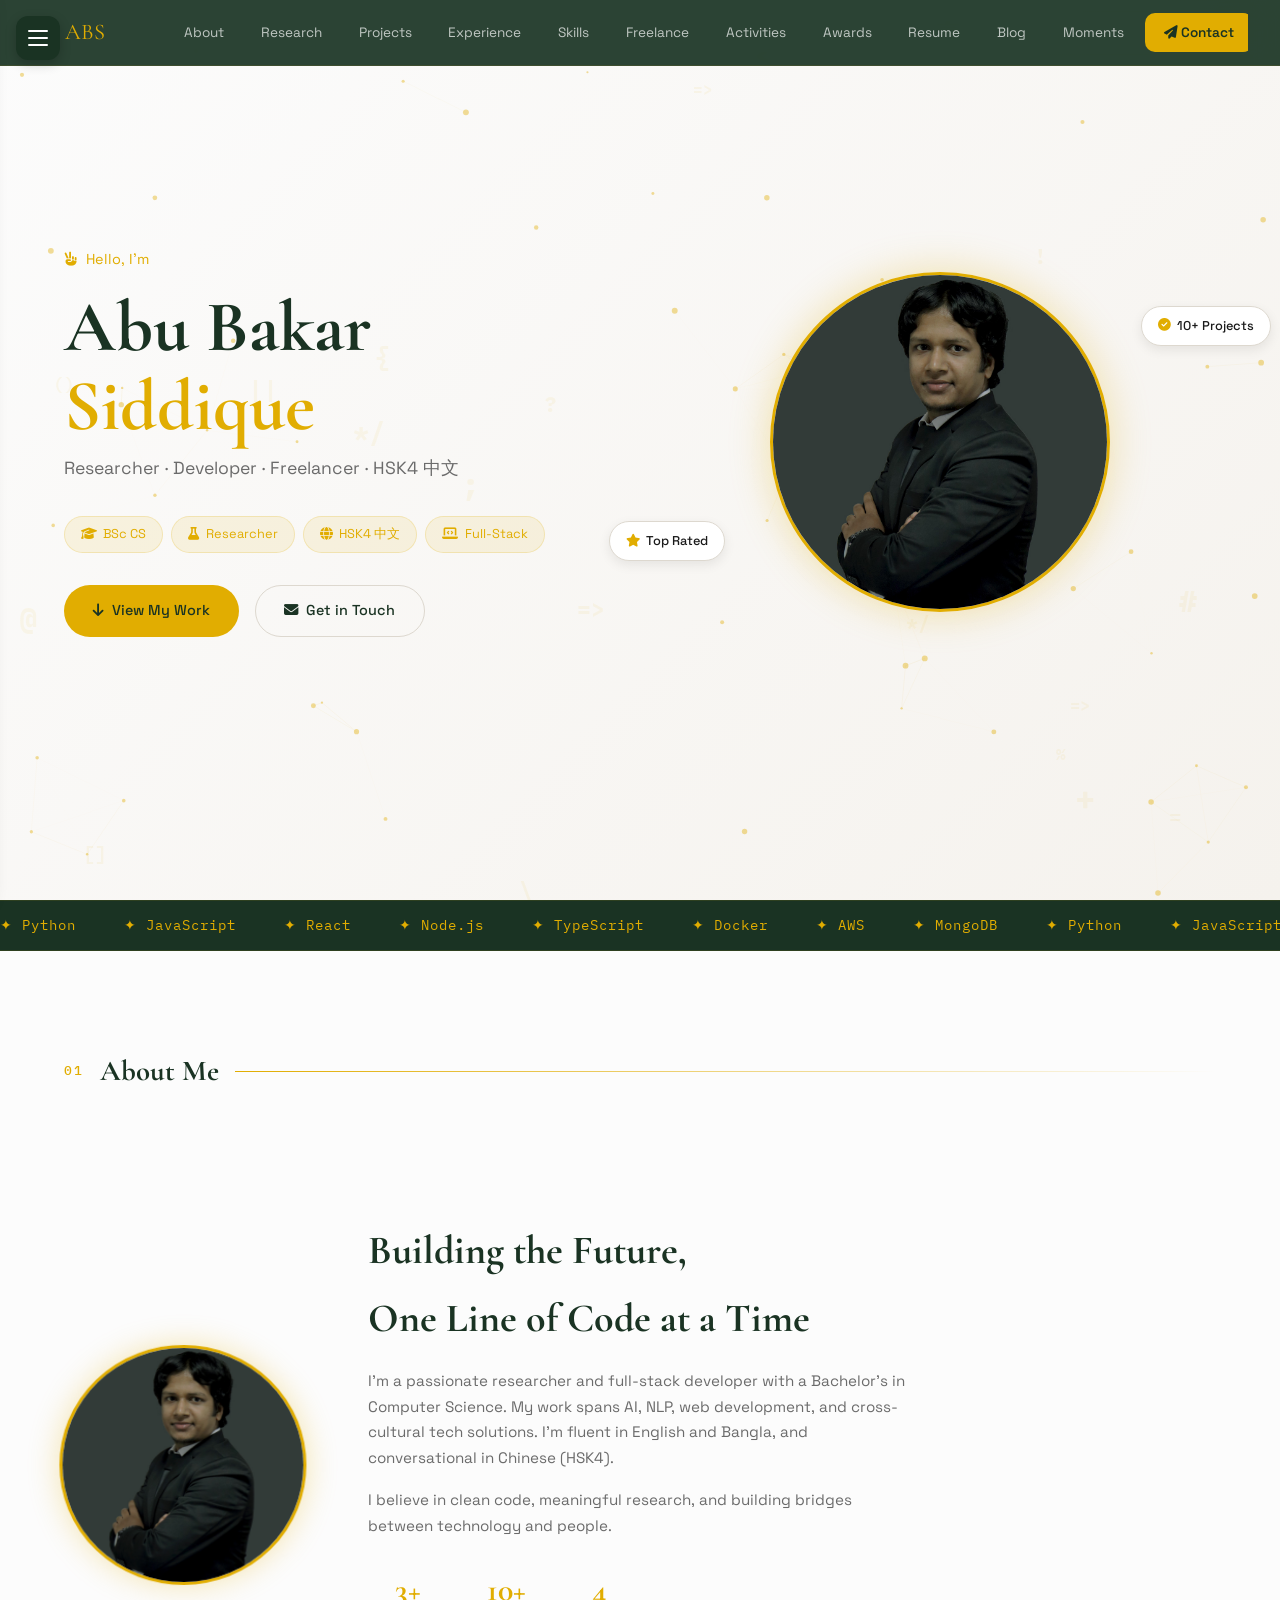
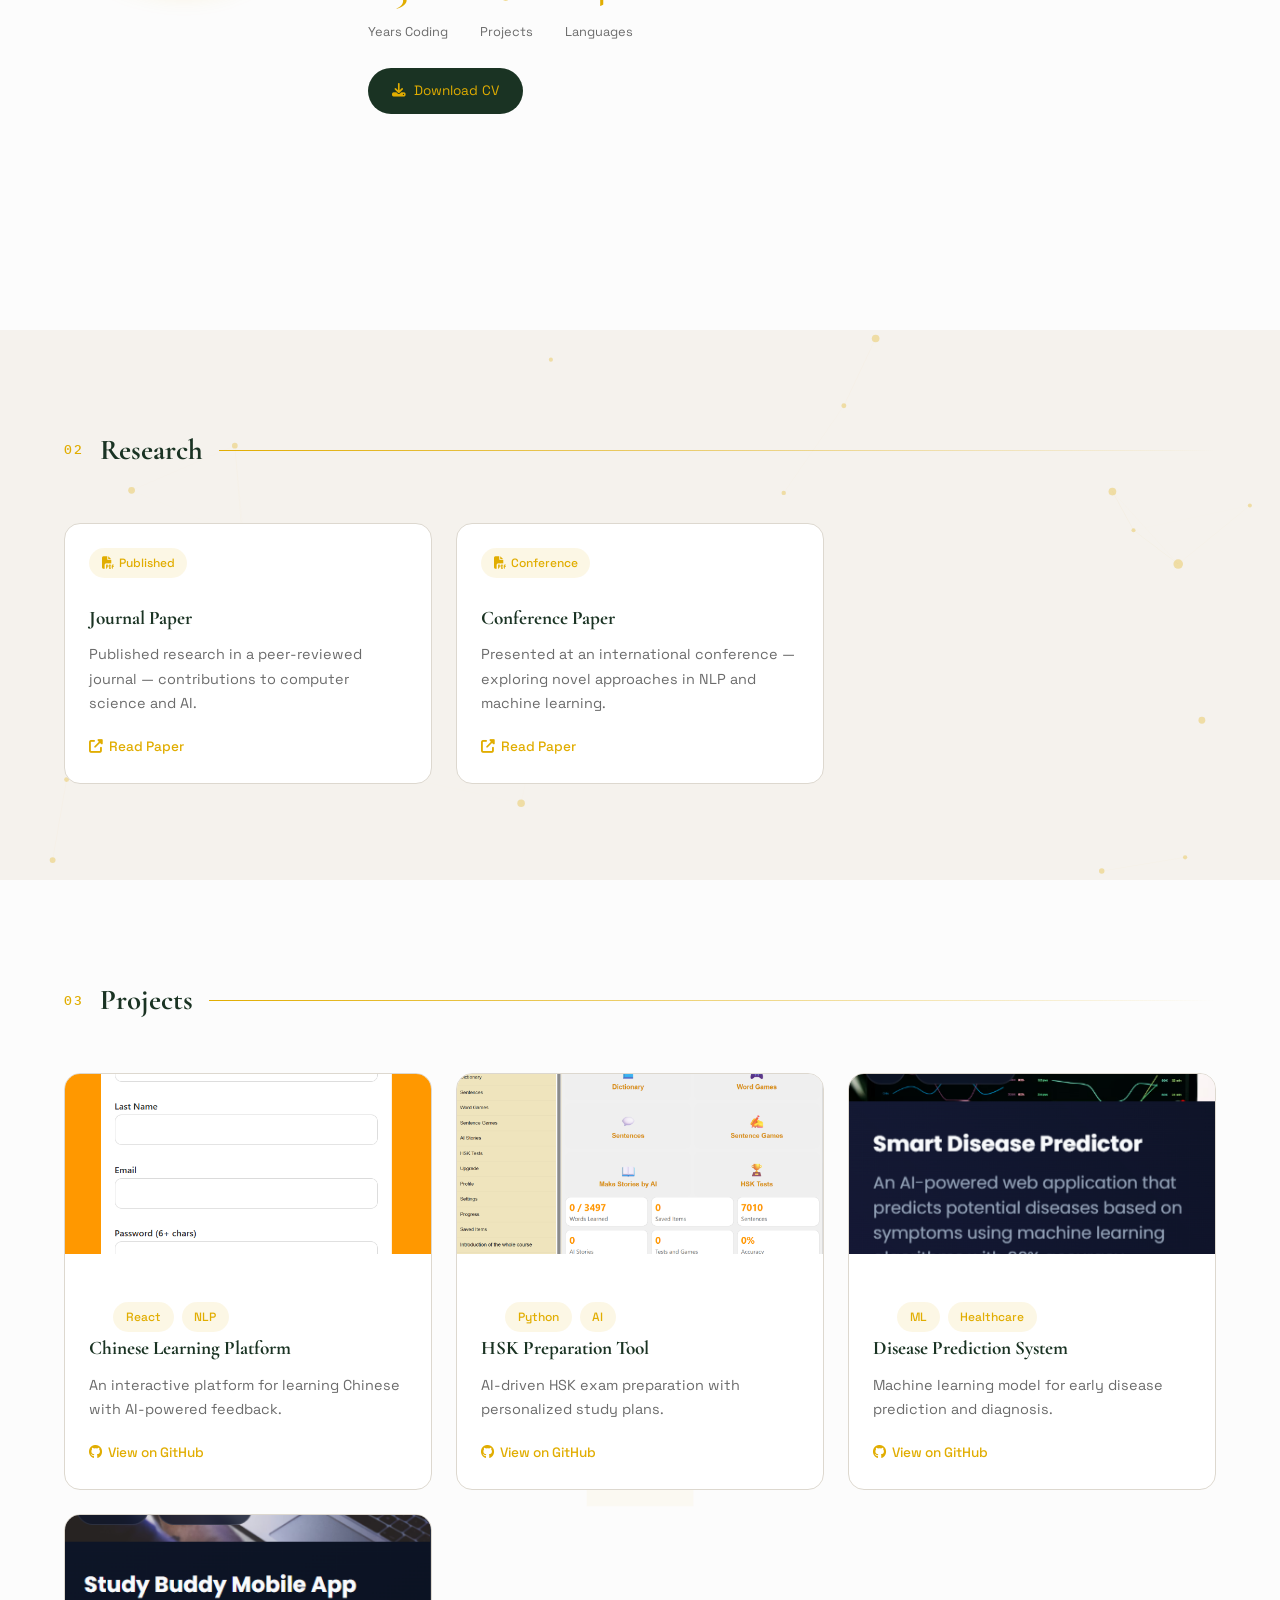
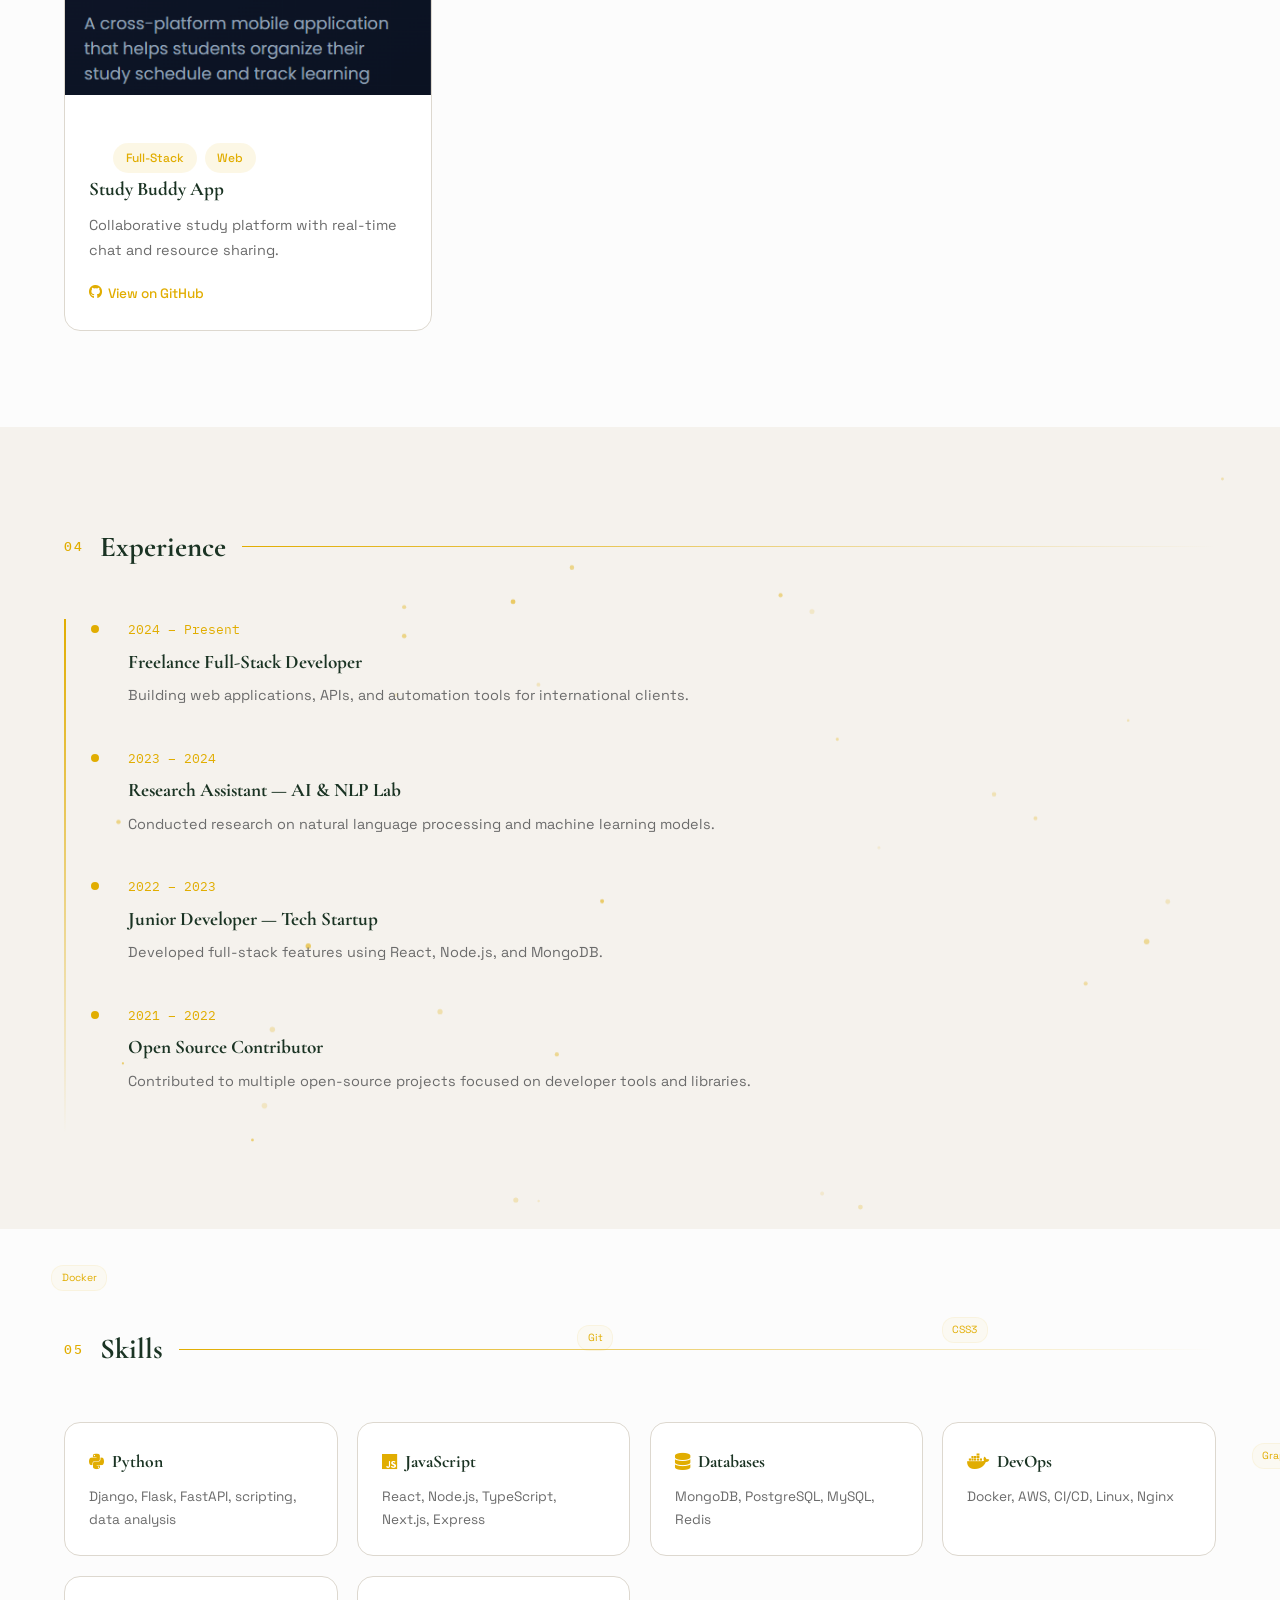
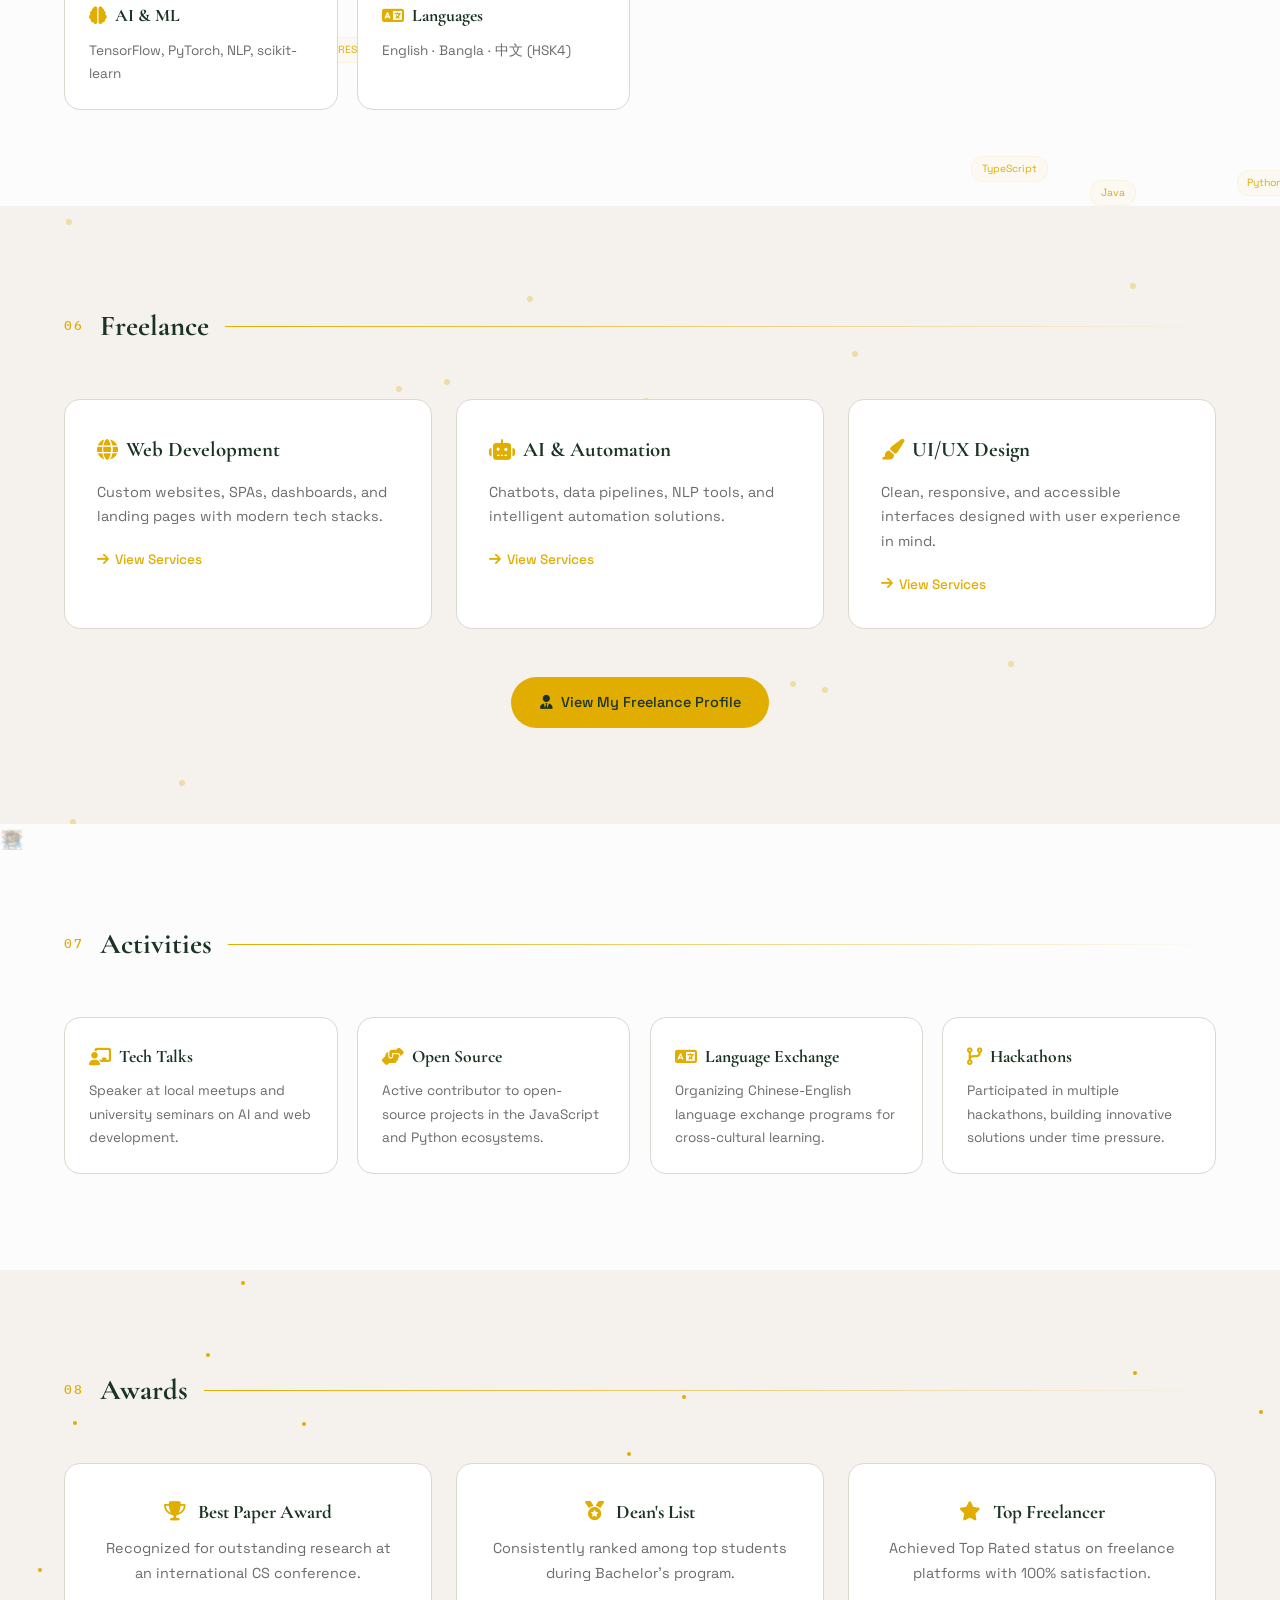
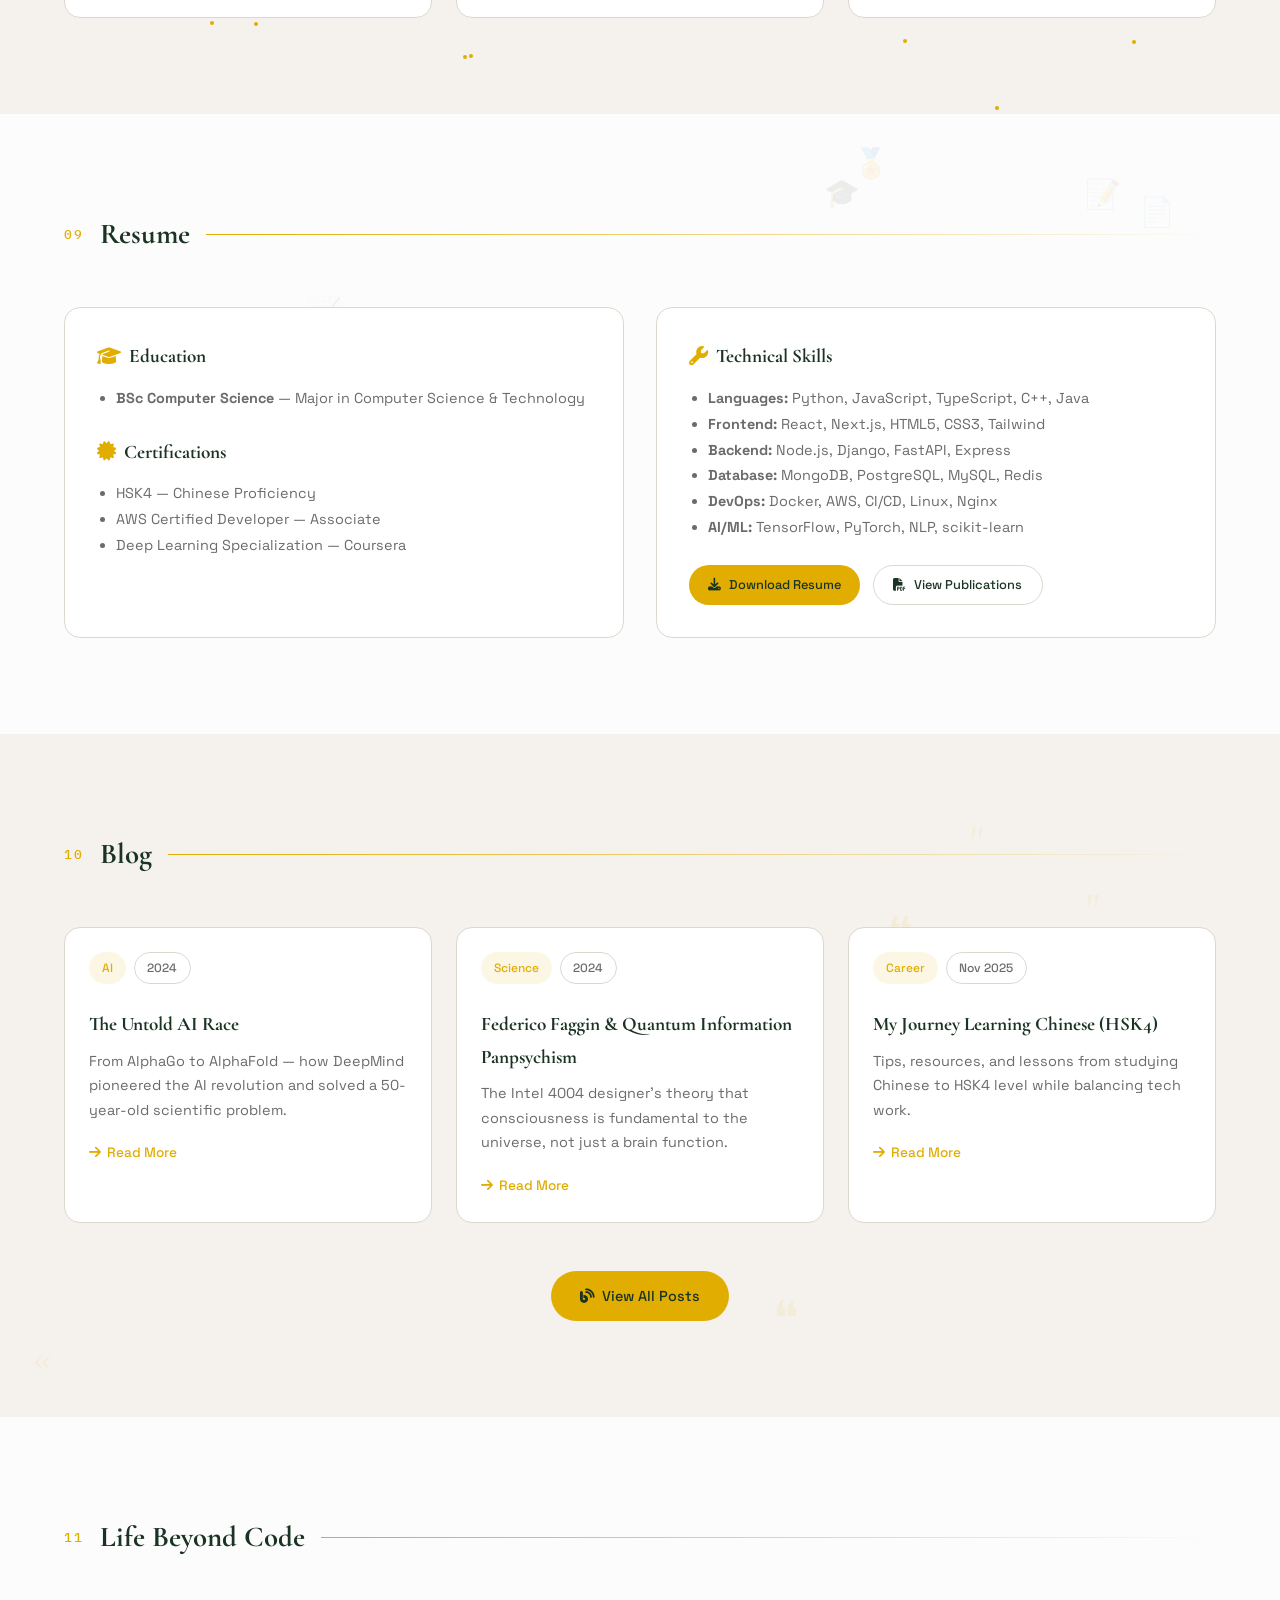
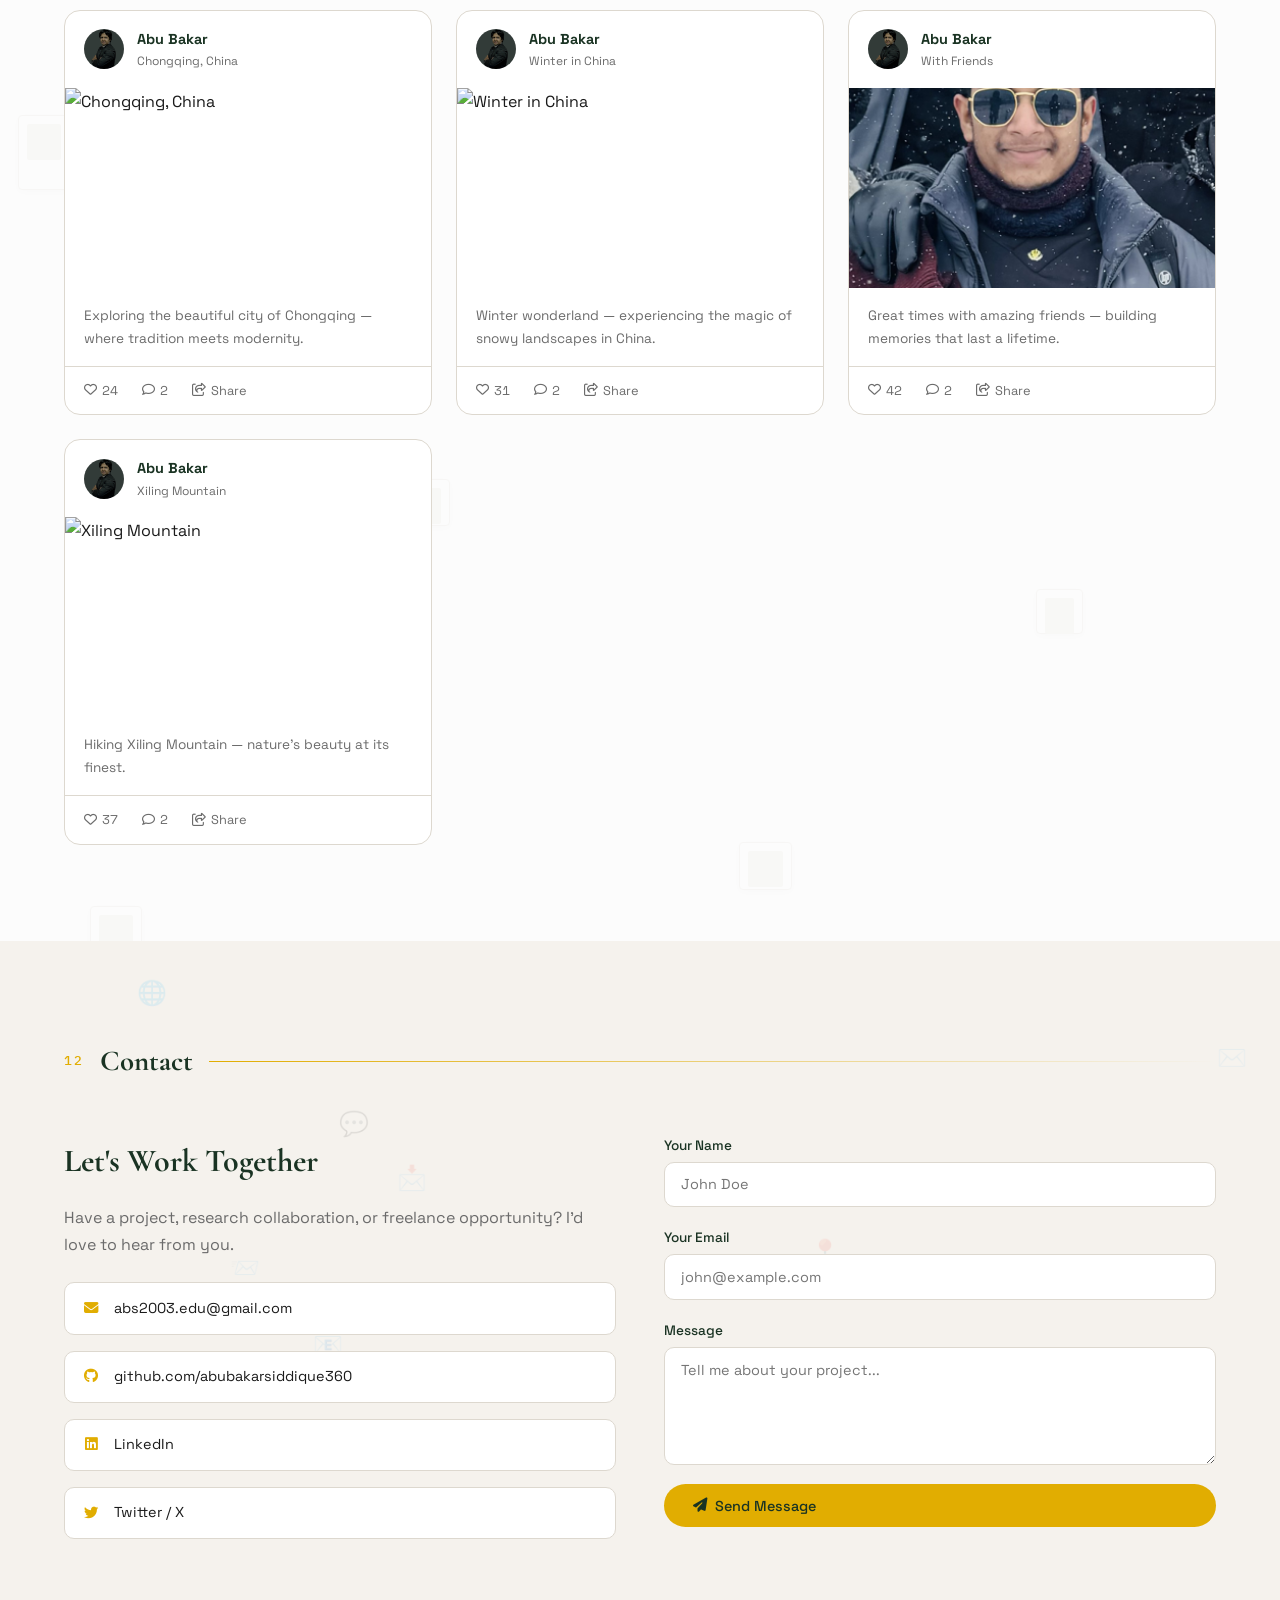
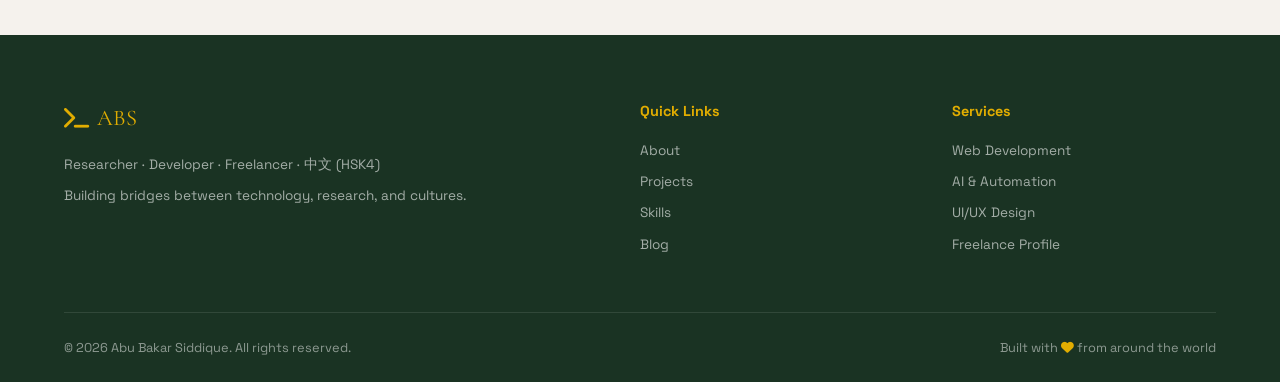
==== commit c8725596: "updated UI" ====
--- a/index.html
+++ b/index.html
@@ -1,37 +1,51 @@
-﻿<!DOCTYPE html>
+<!DOCTYPE html>
 <html lang="en">
 <head>
   <meta charset="UTF-8" />
   <meta name="viewport" content="width=device-width, initial-scale=1.0" />
-  <meta name="description" content="Abu Bakar Siddique - Computer Science student, developer, and researcher." />
-  <meta property="og:title" content="Abu Bakar Siddique | CS Portfolio" />
-  <meta property="og:description" content="Computer Science student focused on software, AI, and research." />
-  <meta property="og:type" content="website" />
-  <title>Abu Bakar Siddique | CS Portfolio</title>
-
+  <title>Abu Bakar Siddique · Portfolio</title>
+  <meta name="description" content="Abu Bakar Siddique — Researcher, Developer & Freelancer. Explore projects, blogs, and freelance services." />
   <link rel="preconnect" href="https://fonts.googleapis.com" />
   <link rel="preconnect" href="https://fonts.gstatic.com" crossorigin />
-  <link href="https://fonts.googleapis.com/css2?family=Cormorant+Garamond:wght@400;600;700&family=IBM+Plex+Mono:wght@400;500&family=Space+Grotesk:wght@300;400;500;600&display=swap" rel="stylesheet" />
+  <link href="https://fonts.googleapis.com/css2?family=Cormorant+Garamond:ital,wght@0,400;0,600;0,700;1,400&family=Space+Grotesk:wght@400;500;600;700&family=IBM+Plex+Mono:wght@400;500&display=swap" rel="stylesheet" />
   <link rel="stylesheet" href="https://cdnjs.cloudflare.com/ajax/libs/font-awesome/6.5.0/css/all.min.css" />
   <link rel="stylesheet" href="css/style.css" />
 </head>
 <body>
-  <div class="bg-orbs" aria-hidden="true">
-    <span class="orb orb-1"></span>
-    <span class="orb orb-2"></span>
-    <span class="orb orb-3"></span>
-    <span class="grid-sheen"></span>
-  </div>
-  <div class="noise" aria-hidden="true"></div>
-
-  <div class="cursor" id="cursor"></div>
-  <div class="cursor-ring" id="cursor-ring"></div>
-  <div class="scroll-progress" id="scroll-progress"></div>
-
+
+  <!-- Scroll Progress Bar -->
+  <div class="scroll-progress" id="scrollProgress"></div>
+
+  <!-- Sidebar Toggle -->
+  <button class="sidebar-toggle" id="sidebarToggle" aria-label="Toggle sidebar">
+    <span></span><span></span><span></span>
+  </button>
+
+  <!-- Sidebar -->
+  <aside class="sidebar" id="sidebar">
+    <div class="sidebar-logo"><i class="fas fa-code"></i> ABS</div>
+    <nav class="sidebar-nav">
+      <a href="#hero" class="sidebar-link active"><i class="fas fa-home"></i> Home</a>
+      <a href="#about" class="sidebar-link"><i class="fas fa-user"></i> About</a>
+      <a href="#research" class="sidebar-link"><i class="fas fa-flask"></i> Research</a>
+      <a href="#projects" class="sidebar-link"><i class="fas fa-laptop-code"></i> Projects</a>
+      <a href="#experience" class="sidebar-link"><i class="fas fa-briefcase"></i> Experience</a>
+      <a href="#skills" class="sidebar-link"><i class="fas fa-cogs"></i> Skills</a>
+      <a href="#freelance" class="sidebar-link"><i class="fas fa-handshake"></i> Freelance</a>
+      <a href="#activities" class="sidebar-link"><i class="fas fa-running"></i> Activities</a>
+      <a href="#awards" class="sidebar-link"><i class="fas fa-trophy"></i> Awards</a>
+      <a href="#resume" class="sidebar-link"><i class="fas fa-file-alt"></i> Resume</a>
+      <a href="#blog" class="sidebar-link"><i class="fas fa-blog"></i> Blog</a>
+      <a href="#moments" class="sidebar-link"><i class="fas fa-camera"></i> Moments</a>
+      <a href="#contact" class="sidebar-link"><i class="fas fa-envelope"></i> Contact</a>
+    </nav>
+  </aside>
+  <div class="sidebar-overlay" id="sidebarOverlay"></div>
+
+  <!-- Navigation -->
   <nav class="nav" id="nav">
-    <a href="#home" class="logo">ABS</a>
-    <div class="nav-links" id="nav-links">
-      <a href="#home" class="nav-link">Home</a>
+    <a href="#hero" class="logo"><i class="fas fa-terminal"></i> ABS</a>
+    <div class="nav-links" id="navLinks">
       <a href="#about" class="nav-link">About</a>
       <a href="#research" class="nav-link">Research</a>
       <a href="#projects" class="nav-link">Projects</a>
@@ -42,651 +56,472 @@
       <a href="#awards" class="nav-link">Awards</a>
       <a href="#resume" class="nav-link">Resume</a>
       <a href="#blog" class="nav-link">Blog</a>
-      <a href="#moments" class="nav-link">Gallery</a>
-      <a href="#contact" class="nav-link">Contact</a>
-    </div>
-    <a href="assets/resume.pdf" class="nav-cta" download>Download CV</a>
-    <button class="nav-toggle" id="nav-toggle" aria-label="Toggle navigation">
+      <a href="#moments" class="nav-link">Moments</a>
+      <a href="#contact" class="nav-link nav-cta"><i class="fas fa-paper-plane"></i> Contact</a>
+    </div>
+    <button class="nav-toggle" id="navToggle" aria-label="Toggle navigation">
       <span></span><span></span><span></span>
     </button>
   </nav>
 
-  <main>
-    <section id="home" class="hero section">
-      <div class="container hero-grid">
-        <div class="hero-text">
-          <p class="eyebrow">Computer Science Student</p>
-          <h1 class="hero-title">Abu Bakar <span>Siddique</span></h1>
-          <p class="hero-subtitle">
-            BSc Computer Science and Technology at UESTC. I build practical software,
-            explore AI-assisted education, and ship projects that make learning smarter.
-          </p>
-          <div class="hero-roles">
-            <span class="mono">Focus:</span>
-            <span id="typewriter" data-roles="CS student|Software developer|AI researcher|Freelancer"></span>
-          </div>
-          <div class="hero-actions">
-            <a href="#projects" class="btn primary">View projects</a>
-            <a href="#contact" class="btn ghost">Get in touch</a>
-          </div>
-          <div class="hero-badges">
-            <span class="badge-pill"><i class="fa-solid fa-graduation-cap"></i> UESTC 2023-2027</span>
-            <span class="badge-pill"><i class="fa-solid fa-award"></i> SCSE awards</span>
-            <span class="badge-pill"><i class="fa-solid fa-flask"></i> Journal + Conference</span>
-          </div>
-          <div class="section-band">
-            <span>AI Education</span>
-            <span>Mobile Apps</span>
-            <span>Web Development</span>
-            <span>Research</span>
-          </div>
-        </div>
-        <div class="hero-card tilt" data-tilt>
-          <div class="card-layer card-glow"></div>
-          <div class="card-layer card-content">
-            <img src="assets/profile.jpg" alt="Portrait of Abu Bakar Siddique" />
-            <div class="card-body">
-              <h3>Abu Bakar Siddique</h3>
-              <p>CS student, UESTC</p>
-              <div class="card-tags">
-                <span class="tag">AI</span>
-                <span class="tag">Web</span>
-                <span class="tag">Research</span>
-              </div>
-              <div class="card-actions">
-                <a href="assets/resume.pdf" class="btn small" download>Download CV</a>
-                <a href="#freelance" class="btn small ghost">Freelance profile</a>
-              </div>
+  <!-- ==================== HERO ==================== -->
+  <section class="section hero" id="hero">
+    <div class="hero-code-bg"></div>
+    <canvas class="section-canvas" id="heroCanvas"></canvas>
+    <div class="container hero-grid">
+      <div class="hero-text">
+        <div class="hero-greeting"><i class="fas fa-hand-peace"></i> Hello, I'm</div>
+        <h1 class="hero-title">Abu Bakar <span>Siddique</span></h1>
+        <p class="hero-subtitle">Researcher · Developer · Freelancer · HSK4 中文</p>
+        <div class="hero-badges">
+          <span class="badge-pill"><i class="fas fa-graduation-cap"></i> BSc CS</span>
+          <span class="badge-pill"><i class="fas fa-flask"></i> Researcher</span>
+          <span class="badge-pill"><i class="fas fa-globe"></i> HSK4 中文</span>
+          <span class="badge-pill"><i class="fas fa-laptop-code"></i> Full-Stack</span>
+        </div>
+        <div class="hero-actions">
+          <a href="#projects" class="btn primary"><i class="fas fa-arrow-down"></i> View My Work</a>
+          <a href="#contact" class="btn ghost"><i class="fas fa-envelope"></i> Get in Touch</a>
+        </div>
+      </div>
+      <div class="hero-visual">
+        <div class="hero-shape-bg"></div>
+        <div class="hero-portrait">
+          <img src="assets/profile.jpg" alt="Abu Bakar Siddique" loading="lazy" />
+        </div>
+        <div class="hero-badge-float b1"><i class="fas fa-check-circle"></i> 10+ Projects</div>
+        <div class="hero-badge-float b2"><i class="fas fa-star"></i> Top Rated</div>
+      </div>
+    </div>
+  </section>
+
+  <!-- Marquee Strip -->
+  <div class="marquee-strip">
+    <div class="marquee-strip-inner">
+      <span>✦ Python</span><span>✦ JavaScript</span><span>✦ React</span><span>✦ Node.js</span>
+      <span>✦ TypeScript</span><span>✦ Docker</span><span>✦ AWS</span><span>✦ MongoDB</span>
+      <span>✦ Python</span><span>✦ JavaScript</span><span>✦ React</span><span>✦ Node.js</span>
+      <span>✦ TypeScript</span><span>✦ Docker</span><span>✦ AWS</span><span>✦ MongoDB</span>
+    </div>
+  </div>
+
+  <!-- ==================== ABOUT ==================== -->
+  <section class="section" id="about">
+    <div class="container">
+      <div class="section-header-bar">
+        <span class="section-number">01</span>
+        <span class="section-label">About Me</span>
+        <span class="section-line"></span>
+      </div>
+      <div class="about-3d">
+        <div class="about-inner">
+          <div class="about-image-wrap">
+            <img src="assets/profile.jpg" alt="Abu Bakar Siddique" loading="lazy" />
+          </div>
+          <div class="about-text-3d">
+            <h2>Building the Future, <br/>One Line of Code at a Time</h2>
+            <p>I'm a passionate researcher and full-stack developer with a Bachelor's in Computer Science. My work spans AI, NLP, web development, and cross-cultural tech solutions. I'm fluent in English and Bangla, and conversational in Chinese (HSK4).</p>
+            <p>I believe in clean code, meaningful research, and building bridges between technology and people.</p>
+            <div class="stats-3d">
+              <div><h3>3+</h3><span>Years Coding</span></div>
+              <div><h3>10+</h3><span>Projects</span></div>
+              <div><h3>4</h3><span>Languages</span></div>
             </div>
-          </div>
-        </div>
-      </div>
-    </section>
-
-    <section id="about" class="section theme-forest">
-      <div class="container about-grid">
-        <div class="about-panel">
-          <p class="eyebrow">About</p>
-          <h2 class="section-title">A student who ships real work.</h2>
-          <p class="section-subtitle">
-            I am a Computer Science and Technology student at the University of Electronic Science
-            and Technology of China (UESTC). I build products that connect AI and education and I
-            freelance on Upwork, delivering real-world software for global clients.
-          </p>
-          <p>
-            My focus spans Artificial Intelligence, Web and Mobile Development, Cloud Computing,
-            and Cybersecurity. I have built a Chinese learning app, an AI-powered classroom system,
-            a physics learning game, and multiple web projects.
-          </p>
-          <div class="about-highlights">
-            <div class="highlight-card">
-              <h3>Academic awards</h3>
-              <p>Third prize in year one and second prize in SCSE in year two.</p>
-            </div>
-            <div class="highlight-card">
-              <h3>Research</h3>
-              <p>Published one journal paper and presented one conference paper.</p>
-            </div>
-          </div>
-        </div>
-        <div class="about-facts">
-          <div class="fact-card">
-            <span class="mono">Degree</span>
-            <p>BSc Computer Science and Technology</p>
-          </div>
-          <div class="fact-card">
-            <span class="mono">Nationality</span>
-            <p>Bangladesh</p>
-          </div>
-          <div class="fact-card">
-            <span class="mono">School</span>
-            <p>School of Computer Science and Engineering</p>
-          </div>
-          <div class="fact-card">
-            <span class="mono">Email</span>
-            <p>abs2003.edu@gmail.com</p>
-          </div>
-        </div>
-      </div>
-    </section>
-
-    <section id="research" class="section theme-sage">
-      <div class="container">
-        <div class="section-head">
-          <p class="eyebrow">Research</p>
-          <h2 class="section-title">Academic work and publications</h2>
-          <p class="section-subtitle">
-            My research explores AI-assisted education and learning analytics. Full details and
-            slides are available on request.
-          </p>
-        </div>
-        <div class="cards-grid">
-          <article class="card tilt" data-tilt>
-            <div class="card-top">
-              <span class="chip">Journal</span>
-              <span class="chip ghost">Published</span>
-            </div>
-            <div class="card-body">
-              <h3>AI-assisted learning management systems</h3>
-              <p>
-                Published journal paper focused on smart classroom workflows and learner feedback.
-              </p>
-              <div class="card-links">
-                <a href="assets/journal-paper.pdf" class="link">View PDF</a>
-                <a href="#contact" class="link">Request details</a>
-              </div>
-            </div>
-          </article>
-          <article class="card tilt" data-tilt>
-            <div class="card-top">
-              <span class="chip">Conference</span>
-              <span class="chip ghost">Presented</span>
-            </div>
-            <div class="card-body">
-              <h3>Learning analytics for interactive education</h3>
-              <p>
-                Conference paper on how AI personalizes learning paths for students.
-              </p>
-              <div class="card-links">
-                <a href="assets/conference-paper.pdf" class="link">View PDF</a>
-                <a href="#contact" class="link">Collaborate</a>
-              </div>
-            </div>
-          </article>
-        </div>
-      </div>
-    </section>
-
-    <section id="projects" class="section theme-cream">
-      <div class="container">
-        <div class="section-head">
-          <p class="eyebrow">Projects</p>
-          <h2 class="section-title">Selected builds</h2>
-          <p class="section-subtitle">
-            A focused set of projects across education, AI, and student productivity.
-          </p>
-        </div>
-        <div class="cards-grid">
-          <article class="project-card tilt" data-tilt>
-            <img src="assets/project-chinese-1.png" alt="Chinese Learning App" />
-            <div class="card-body">
-              <h3>Chinese Learning App</h3>
-              <p>
-                Interactive Android app for language learning with gamified lessons and quizzes.
-              </p>
-              <div class="tag-row">
-                <span class="tag">Kotlin</span>
-                <span class="tag">Android</span>
-                <span class="tag">Education</span>
-              </div>
-            </div>
-          </article>
-          <article class="project-card tilt" data-tilt>
-            <img src="assets/project-chinese-2.png" alt="Chinese Learning App lessons" />
-            <div class="card-body">
-              <h3>Chinese Learning App UI</h3>
-              <p>
-                Lesson flows, progress tracking, and daily practice experience.
-              </p>
-              <div class="tag-row">
-                <span class="tag">UI/UX</span>
-                <span class="tag">Mobile</span>
-                <span class="tag">SQLite</span>
-              </div>
-            </div>
-          </article>
-          <article class="project-card tilt" data-tilt>
-            <img src="assets/project-disease.png" alt="Smart Disease Predictor" />
-            <div class="card-body">
-              <h3>Smart Disease Predictor</h3>
-              <p>
-                Data-driven health prediction tool using ML workflows and diagnostic insights.
-              </p>
-              <div class="tag-row">
-                <span class="tag">Python</span>
-                <span class="tag">ML</span>
-                <span class="tag">Healthcare</span>
-              </div>
-            </div>
-          </article>
-          <article class="project-card tilt" data-tilt>
-            <img src="assets/project-study-buddy.png" alt="Study Buddy Mobile App" />
-            <div class="card-body">
-              <h3>Study Buddy Mobile App</h3>
-              <p>
-                Student productivity app for schedule planning, reminders, and focus sessions.
-              </p>
-              <div class="tag-row">
-                <span class="tag">Mobile</span>
-                <span class="tag">Kotlin</span>
-                <span class="tag">Productivity</span>
-              </div>
-            </div>
-          </article>
-          <article class="project-card tilt" data-tilt>
-            <div class="project-visual">
-              <i class="fa-solid fa-gamepad"></i>
-            </div>
-            <div class="card-body">
-              <h3>Learn Physics by Game</h3>
-              <p>
-                Educational game that teaches physics concepts with interactive simulations.
-              </p>
-              <div class="tag-row">
-                <span class="tag">Unity</span>
-                <span class="tag">C#</span>
-                <span class="tag">Game Dev</span>
-              </div>
-            </div>
-          </article>
-          <article class="project-card tilt" data-tilt>
-            <div class="project-visual">
-              <i class="fa-solid fa-laptop-code"></i>
-            </div>
-            <div class="card-body">
-              <h3>Web Development Projects</h3>
-              <p>
-                Responsive websites and dashboards built for clients and university work.
-              </p>
-              <div class="tag-row">
-                <span class="tag">HTML</span>
-                <span class="tag">CSS</span>
-                <span class="tag">JavaScript</span>
-              </div>
-            </div>
-          </article>
-        </div>
-      </div>
-    </section>
-
-    <section id="experience" class="section theme-clay">
-      <div class="container">
-        <div class="section-head">
-          <p class="eyebrow">Experience</p>
-          <h2 class="section-title">Work and leadership</h2>
-        </div>
-        <div class="timeline">
-          <div class="timeline-item">
-            <div class="timeline-date">2023 - Present</div>
-            <div class="timeline-content">
-              <h3>Freelance Developer, Upwork</h3>
-              <p>Delivered web and mobile projects for international clients.</p>
-              <div class="tag-row">
-                <span class="tag">Client work</span>
-                <span class="tag">Web</span>
-                <span class="tag">Apps</span>
-              </div>
-            </div>
-          </div>
-          <div class="timeline-item">
-            <div class="timeline-date">2025</div>
-            <div class="timeline-content">
-              <h3>Campus Ambassador, BCYSA</h3>
-              <p>Represented UESTC at Bangladesh China Youth Student Association events.</p>
-              <div class="tag-row">
-                <span class="tag">Leadership</span>
-                <span class="tag">Community</span>
-              </div>
-            </div>
-          </div>
-          <div class="timeline-item">
-            <div class="timeline-date">Aug 2025</div>
-            <div class="timeline-content">
-              <h3>International Student Orientation Volunteer</h3>
-              <p>Supported incoming students during onboarding at UESTC.</p>
-              <div class="tag-row">
-                <span class="tag">Volunteer</span>
-                <span class="tag">ISO</span>
-              </div>
-            </div>
-          </div>
-        </div>
-      </div>
-    </section>
-
-    <section id="skills" class="section theme-cream">
-      <div class="container">
-        <div class="section-head">
-          <p class="eyebrow">Skills</p>
-          <h2 class="section-title">Core toolbox</h2>
-          <p class="section-subtitle">
-            A balanced mix of programming, cloud, AI, and security skills.
-          </p>
-        </div>
-        <div class="skill-grid">
-          <div class="skill-card">
-            <h3>Languages</h3>
-            <p>Python, Java, C++, C#, JavaScript, Kotlin</p>
-          </div>
-          <div class="skill-card">
-            <h3>Web</h3>
-            <p>HTML, CSS, React, Angular, Vue.js</p>
-          </div>
-          <div class="skill-card">
-            <h3>AI and ML</h3>
-            <p>TensorFlow, PyTorch, NLP, Neural Networks</p>
-          </div>
-          <div class="skill-card">
-            <h3>Cloud and Data</h3>
-            <p>AWS, Azure, Google Cloud, SQL, MongoDB, Cassandra</p>
-          </div>
-          <div class="skill-card">
-            <h3>Security</h3>
-            <p>Cybersecurity, penetration testing, vulnerability assessment</p>
-          </div>
-          <div class="skill-card">
-            <h3>Tools</h3>
-            <p>Photoshop, MS Office, SEO</p>
-          </div>
-        </div>
-      </div>
-    </section>
-
-    <section id="freelance" class="section theme-sage">
-      <div class="container">
-        <div class="section-head">
-          <p class="eyebrow">Freelancing</p>
-          <h2 class="section-title">Freelancing profile and services</h2>
-          <p class="section-subtitle">
-            A dedicated page with my full freelance profile, services, and client workflow.
-          </p>
-        </div>
-        <div class="freelance-grid">
-          <div class="freelance-card">
-            <h3>What I offer</h3>
-            <p>Product sourcing, supplier research, quality checks, and logistics coordination.</p>
-          </div>
-          <div class="freelance-card">
-            <h3>Client outcomes</h3>
-            <p>Supplier matching, price negotiation, and delivery readiness for global clients.</p>
-          </div>
-          <div class="freelance-card">
-            <h3>Full profile</h3>
-            <p>Explore the complete freelance profile and services in a standalone page.</p>
-            <a class="link" href="freelancing.html">Open freelance profile</a>
-          </div>
-        </div>
-      </div>
-    </section>
-
-    <section id="activities" class="section theme-cream">
-      <div class="container">
-        <div class="section-head">
-          <p class="eyebrow">Activities</p>
-          <h2 class="section-title">Campus and community</h2>
-        </div>
-        <div class="activity-grid">
-          <div class="activity-card">
-            <h3>Campus Ambassador</h3>
-            <p>BCYSA representative at UESTC. Link: bcysa.org/member-details/3228</p>
-          </div>
-          <div class="activity-card">
-            <h3>International Cultural Festival</h3>
-            <p>Participant in UESTC ISO cultural events.</p>
-          </div>
-          <div class="activity-card">
-            <h3>58th Sports Day</h3>
-            <p>Student athlete and event volunteer.</p>
-          </div>
-          <div class="activity-card">
-            <h3>Chinese Character Writing</h3>
-            <p>Competition hosted by the School of Foreign Languages.</p>
-          </div>
-          <div class="activity-card">
-            <h3>Campus Photography</h3>
-            <p>International Student Campus Photography showcase.</p>
-          </div>
-          <div class="activity-card">
-            <h3>Freshmen Orientation Volunteer</h3>
-            <p>Supported international student onboarding (Aug 26-30, 2025).</p>
-          </div>
-        </div>
-      </div>
-    </section>
-
-    <section id="awards" class="section theme-sage">
-      <div class="container">
-        <div class="section-head">
-          <p class="eyebrow">Awards</p>
-          <h2 class="section-title">Honours and achievements</h2>
-        </div>
-        <div class="award-grid">
-          <div class="award-card">
-            <h3>National Science Olympiad</h3>
-            <p>2nd place, 41st National Science Olympiad (2019), Ashuganj Upazila.</p>
-          </div>
-          <div class="award-card">
-            <h3>Bangladesh Shishu Academy</h3>
-            <p>3rd place in quiz competition and debate competition (2018).</p>
-          </div>
-          <div class="award-card">
-            <h3>Bishwo Shahitto Kendra Award</h3>
-            <p>Recognized for contribution to literature and learning.</p>
-          </div>
-          <div class="award-card">
-            <h3>UESTC Academic Prizes</h3>
-            <p>Third prize in year one, second prize in year two at SCSE.</p>
-          </div>
-        </div>
-      </div>
-    </section>
-
-    <section id="resume" class="section theme-cream">
-      <div class="container resume-grid">
+            <a href="assets/resume-2026.jpg" class="btn-cv" target="_blank"><i class="fas fa-download"></i> Download CV</a>
+          </div>
+        </div>
+      </div>
+    </div>
+  </section>
+
+  <!-- ==================== RESEARCH ==================== -->
+  <section class="section theme-warm" id="research">
+    <canvas class="research-canvas-bg" id="researchCanvas"></canvas>
+    <div class="container">
+      <div class="section-header-bar">
+        <span class="section-number">02</span>
+        <span class="section-label">Research</span>
+        <span class="section-line"></span>
+      </div>
+      <div class="cards-grid">
+        <div class="card fade-in">
+          <div class="card-top"><span class="chip"><i class="fas fa-file-pdf"></i> Published</span></div>
+          <div class="card-body">
+            <h3>Journal Paper</h3>
+            <p>Published research in a peer-reviewed journal — contributions to computer science and AI.</p>
+            <a href="assets/journal-paper.pdf" class="link" target="_blank"><i class="fas fa-external-link-alt"></i> Read Paper</a>
+          </div>
+        </div>
+        <div class="card fade-in">
+          <div class="card-top"><span class="chip"><i class="fas fa-file-pdf"></i> Conference</span></div>
+          <div class="card-body">
+            <h3>Conference Paper</h3>
+            <p>Presented at an international conference — exploring novel approaches in NLP and machine learning.</p>
+            <a href="assets/conference-paper.pdf" class="link" target="_blank"><i class="fas fa-external-link-alt"></i> Read Paper</a>
+          </div>
+        </div>
+      </div>
+    </div>
+  </section>
+
+  <!-- ==================== PROJECTS ==================== -->
+  <section class="section" id="projects">
+    <div class="projects-cube-wrapper"></div>
+    <div class="container">
+      <div class="section-header-bar">
+        <span class="section-number">03</span>
+        <span class="section-label">Projects</span>
+        <span class="section-line"></span>
+      </div>
+      <div class="cards-grid">
+        <div class="project-card fade-in">
+          <img src="assets/project-chinese-1.png" alt="Chinese Learning App" loading="lazy" />
+          <div style="padding:1.5rem">
+            <div class="card-top"><span class="chip">React</span><span class="chip">NLP</span></div>
+            <h3 style="font-family:var(--font-display);font-size:1.2rem;margin-bottom:0.5rem;color:var(--primary)">Chinese Learning Platform</h3>
+            <p style="color:var(--text-muted);font-size:0.9rem;margin-bottom:1rem">An interactive platform for learning Chinese with AI-powered feedback.</p>
+            <a href="#" class="link"><i class="fab fa-github"></i> View on GitHub</a>
+          </div>
+        </div>
+        <div class="project-card fade-in">
+          <img src="assets/project-chinese-2.png" alt="HSK Prep Tool" loading="lazy" />
+          <div style="padding:1.5rem">
+            <div class="card-top"><span class="chip">Python</span><span class="chip">AI</span></div>
+            <h3 style="font-family:var(--font-display);font-size:1.2rem;margin-bottom:0.5rem;color:var(--primary)">HSK Preparation Tool</h3>
+            <p style="color:var(--text-muted);font-size:0.9rem;margin-bottom:1rem">AI-driven HSK exam preparation with personalized study plans.</p>
+            <a href="#" class="link"><i class="fab fa-github"></i> View on GitHub</a>
+          </div>
+        </div>
+        <div class="project-card fade-in">
+          <img src="assets/project-disease.png" alt="Disease Prediction" loading="lazy" />
+          <div style="padding:1.5rem">
+            <div class="card-top"><span class="chip">ML</span><span class="chip">Healthcare</span></div>
+            <h3 style="font-family:var(--font-display);font-size:1.2rem;margin-bottom:0.5rem;color:var(--primary)">Disease Prediction System</h3>
+            <p style="color:var(--text-muted);font-size:0.9rem;margin-bottom:1rem">Machine learning model for early disease prediction and diagnosis.</p>
+            <a href="#" class="link"><i class="fab fa-github"></i> View on GitHub</a>
+          </div>
+        </div>
+        <div class="project-card fade-in">
+          <img src="assets/project-study-buddy.png" alt="Study Buddy" loading="lazy" />
+          <div style="padding:1.5rem">
+            <div class="card-top"><span class="chip">Full-Stack</span><span class="chip">Web</span></div>
+            <h3 style="font-family:var(--font-display);font-size:1.2rem;margin-bottom:0.5rem;color:var(--primary)">Study Buddy App</h3>
+            <p style="color:var(--text-muted);font-size:0.9rem;margin-bottom:1rem">Collaborative study platform with real-time chat and resource sharing.</p>
+            <a href="#" class="link"><i class="fab fa-github"></i> View on GitHub</a>
+          </div>
+        </div>
+      </div>
+    </div>
+  </section>
+
+  <!-- ==================== EXPERIENCE ==================== -->
+  <section class="section theme-warm" id="experience">
+    <canvas class="experience-canvas-bg" id="experienceCanvas"></canvas>
+    <div class="container">
+      <div class="section-header-bar">
+        <span class="section-number">04</span>
+        <span class="section-label">Experience</span>
+        <span class="section-line"></span>
+      </div>
+      <div class="timeline">
+        <div class="timeline-item fade-in">
+          <div class="timeline-date">2024 – Present</div>
+          <div class="timeline-content">
+            <h3>Freelance Full-Stack Developer</h3>
+            <p>Building web applications, APIs, and automation tools for international clients.</p>
+          </div>
+        </div>
+        <div class="timeline-item fade-in">
+          <div class="timeline-date">2023 – 2024</div>
+          <div class="timeline-content">
+            <h3>Research Assistant — AI & NLP Lab</h3>
+            <p>Conducted research on natural language processing and machine learning models.</p>
+          </div>
+        </div>
+        <div class="timeline-item fade-in">
+          <div class="timeline-date">2022 – 2023</div>
+          <div class="timeline-content">
+            <h3>Junior Developer — Tech Startup</h3>
+            <p>Developed full-stack features using React, Node.js, and MongoDB.</p>
+          </div>
+        </div>
+        <div class="timeline-item fade-in">
+          <div class="timeline-date">2021 – 2022</div>
+          <div class="timeline-content">
+            <h3>Open Source Contributor</h3>
+            <p>Contributed to multiple open-source projects focused on developer tools and libraries.</p>
+          </div>
+        </div>
+      </div>
+    </div>
+  </section>
+
+  <!-- ==================== SKILLS ==================== -->
+  <section class="section" id="skills">
+    <div class="skills-floating-tags"></div>
+    <div class="container">
+      <div class="section-header-bar">
+        <span class="section-number">05</span>
+        <span class="section-label">Skills</span>
+        <span class="section-line"></span>
+      </div>
+      <div class="skill-grid">
+        <div class="skill-card fade-in"><h3><i class="fab fa-python"></i> Python</h3><p>Django, Flask, FastAPI, scripting, data analysis</p></div>
+        <div class="skill-card fade-in"><h3><i class="fab fa-js"></i> JavaScript</h3><p>React, Node.js, TypeScript, Next.js, Express</p></div>
+        <div class="skill-card fade-in"><h3><i class="fas fa-database"></i> Databases</h3><p>MongoDB, PostgreSQL, MySQL, Redis</p></div>
+        <div class="skill-card fade-in"><h3><i class="fab fa-docker"></i> DevOps</h3><p>Docker, AWS, CI/CD, Linux, Nginx</p></div>
+        <div class="skill-card fade-in"><h3><i class="fas fa-brain"></i> AI & ML</h3><p>TensorFlow, PyTorch, NLP, scikit-learn</p></div>
+        <div class="skill-card fade-in"><h3><i class="fas fa-language"></i> Languages</h3><p>English · Bangla · 中文 (HSK4)</p></div>
+      </div>
+    </div>
+  </section>
+
+  <!-- ==================== FREELANCE ==================== -->
+  <section class="section theme-warm" id="freelance">
+    <div class="freelance-dots-bg"></div>
+    <div class="container">
+      <div class="section-header-bar">
+        <span class="section-number">06</span>
+        <span class="section-label">Freelance</span>
+        <span class="section-line"></span>
+      </div>
+      <div class="freelance-grid">
+        <div class="freelance-card fade-in">
+          <h3><i class="fas fa-globe"></i> Web Development</h3>
+          <p>Custom websites, SPAs, dashboards, and landing pages with modern tech stacks.</p>
+          <div class="card-links" style="margin-top:1rem"><a href="freelancing/freelancing.html" class="link"><i class="fas fa-arrow-right"></i> View Services</a></div>
+        </div>
+        <div class="freelance-card fade-in">
+          <h3><i class="fas fa-robot"></i> AI & Automation</h3>
+          <p>Chatbots, data pipelines, NLP tools, and intelligent automation solutions.</p>
+          <div class="card-links" style="margin-top:1rem"><a href="freelancing/freelancing.html" class="link"><i class="fas fa-arrow-right"></i> View Services</a></div>
+        </div>
+        <div class="freelance-card fade-in">
+          <h3><i class="fas fa-paint-brush"></i> UI/UX Design</h3>
+          <p>Clean, responsive, and accessible interfaces designed with user experience in mind.</p>
+          <div class="card-links" style="margin-top:1rem"><a href="freelancing/freelancing.html" class="link"><i class="fas fa-arrow-right"></i> View Services</a></div>
+        </div>
+      </div>
+      <div class="section-cta">
+        <a href="freelancing/Freelancing%20profile.html" class="btn primary"><i class="fas fa-user-tie"></i> View My Freelance Profile</a>
+      </div>
+    </div>
+  </section>
+
+  <!-- ==================== ACTIVITIES ==================== -->
+  <section class="section" id="activities">
+    <div class="activities-orbit-bg"></div>
+    <div class="container">
+      <div class="section-header-bar">
+        <span class="section-number">07</span>
+        <span class="section-label">Activities</span>
+        <span class="section-line"></span>
+      </div>
+      <div class="activity-grid">
+        <div class="activity-card fade-in"><h3><i class="fas fa-chalkboard-teacher"></i> Tech Talks</h3><p>Speaker at local meetups and university seminars on AI and web development.</p></div>
+        <div class="activity-card fade-in"><h3><i class="fas fa-hands-helping"></i> Open Source</h3><p>Active contributor to open-source projects in the JavaScript and Python ecosystems.</p></div>
+        <div class="activity-card fade-in"><h3><i class="fas fa-language"></i> Language Exchange</h3><p>Organizing Chinese-English language exchange programs for cross-cultural learning.</p></div>
+        <div class="activity-card fade-in"><h3><i class="fas fa-code-branch"></i> Hackathons</h3><p>Participated in multiple hackathons, building innovative solutions under time pressure.</p></div>
+      </div>
+    </div>
+  </section>
+
+  <!-- ==================== AWARDS ==================== -->
+  <section class="section theme-warm" id="awards">
+    <div class="awards-sparkle-bg"></div>
+    <div class="container">
+      <div class="section-header-bar">
+        <span class="section-number">08</span>
+        <span class="section-label">Awards</span>
+        <span class="section-line"></span>
+      </div>
+      <div class="award-grid">
+        <div class="award-card fade-in"><h3><i class="fas fa-trophy"></i> Best Paper Award</h3><p>Recognized for outstanding research at an international CS conference.</p></div>
+        <div class="award-card fade-in"><h3><i class="fas fa-medal"></i> Dean's List</h3><p>Consistently ranked among top students during Bachelor's program.</p></div>
+        <div class="award-card fade-in"><h3><i class="fas fa-star"></i> Top Freelancer</h3><p>Achieved Top Rated status on freelance platforms with 100% satisfaction.</p></div>
+      </div>
+    </div>
+  </section>
+
+  <!-- ==================== RESUME ==================== -->
+  <section class="section" id="resume">
+    <div class="resume-float-bg"></div>
+    <div class="container">
+      <div class="section-header-bar">
+        <span class="section-number">09</span>
+        <span class="section-label">Resume</span>
+        <span class="section-line"></span>
+      </div>
+      <div class="resume-grid">
+        <div class="resume-card fade-in">
+          <h3><i class="fas fa-graduation-cap"></i> Education</h3>
+          <ul>
+            <li><strong>BSc Computer Science</strong> — Major in Computer Science & Technology</li>
+          </ul>
+          <h3><i class="fas fa-certificate"></i> Certifications</h3>
+          <ul>
+            <li>HSK4 — Chinese Proficiency</li>
+            <li>AWS Certified Developer — Associate</li>
+            <li>Deep Learning Specialization — Coursera</li>
+          </ul>
+        </div>
+        <div class="resume-card fade-in">
+          <h3><i class="fas fa-wrench"></i> Technical Skills</h3>
+          <ul>
+            <li><strong>Languages:</strong> Python, JavaScript, TypeScript, C++, Java</li>
+            <li><strong>Frontend:</strong> React, Next.js, HTML5, CSS3, Tailwind</li>
+            <li><strong>Backend:</strong> Node.js, Django, FastAPI, Express</li>
+            <li><strong>Database:</strong> MongoDB, PostgreSQL, MySQL, Redis</li>
+            <li><strong>DevOps:</strong> Docker, AWS, CI/CD, Linux, Nginx</li>
+            <li><strong>AI/ML:</strong> TensorFlow, PyTorch, NLP, scikit-learn</li>
+          </ul>
+          <div class="resume-actions">
+            <a href="assets/resume-2026.jpg" class="btn primary small" target="_blank"><i class="fas fa-download"></i> Download Resume</a>
+            <a href="assets/journal-paper.pdf" class="btn ghost small" target="_blank"><i class="fas fa-file-pdf"></i> View Publications</a>
+          </div>
+        </div>
+      </div>
+    </div>
+  </section>
+
+  <!-- ==================== BLOG ==================== -->
+  <section class="section theme-warm" id="blog">
+    <div class="blog-float-bg"></div>
+    <div class="container">
+      <div class="section-header-bar">
+        <span class="section-number">10</span>
+        <span class="section-label">Blog</span>
+        <span class="section-line"></span>
+      </div>
+      <div class="cards-grid">
+        <div class="card is-clickable fade-in">
+          <a href="blog/blog-1.html" class="card-link"></a>
+          <div class="card-top"><span class="chip">AI</span><span class="chip ghost">2024</span></div>
+          <div class="card-body">
+            <h3>The Untold AI Race</h3>
+            <p>From AlphaGo to AlphaFold — how DeepMind pioneered the AI revolution and solved a 50-year-old scientific problem.</p>
+            <span class="link"><i class="fas fa-arrow-right"></i> Read More</span>
+          </div>
+        </div>
+        <div class="card is-clickable fade-in">
+          <a href="blog/blog-2.html" class="card-link"></a>
+          <div class="card-top"><span class="chip">Science</span><span class="chip ghost">2024</span></div>
+          <div class="card-body">
+            <h3>Federico Faggin & Quantum Information Panpsychism</h3>
+            <p>The Intel 4004 designer's theory that consciousness is fundamental to the universe, not just a brain function.</p>
+            <span class="link"><i class="fas fa-arrow-right"></i> Read More</span>
+          </div>
+        </div>
+        <div class="card is-clickable fade-in">
+          <a href="blog/blog-3.html" class="card-link"></a>
+          <div class="card-top"><span class="chip">Career</span><span class="chip ghost">Nov 2025</span></div>
+          <div class="card-body">
+            <h3>My Journey Learning Chinese (HSK4)</h3>
+            <p>Tips, resources, and lessons from studying Chinese to HSK4 level while balancing tech work.</p>
+            <span class="link"><i class="fas fa-arrow-right"></i> Read More</span>
+          </div>
+        </div>
+      </div>
+      <div class="section-cta">
+        <a href="blog/index.html" class="btn primary"><i class="fas fa-blog"></i> View All Posts</a>
+      </div>
+    </div>
+  </section>
+
+  <!-- ==================== MOMENTS ==================== -->
+  <section class="section" id="moments">
+    <div class="moments-float-bg"></div>
+    <div class="container">
+      <div class="section-header-bar">
+        <span class="section-number">11</span>
+        <span class="section-label">Life Beyond Code</span>
+        <span class="section-line"></span>
+      </div>
+      <div class="moment-grid" id="momentGrid">
+        <!-- Moment cards will be rendered by JS -->
+      </div>
+    </div>
+  </section>
+
+  <!-- ==================== CONTACT ==================== -->
+  <section class="section theme-warm" id="contact">
+    <div class="contact-float-bg"></div>
+    <div class="container">
+      <div class="section-header-bar">
+        <span class="section-number">12</span>
+        <span class="section-label">Contact</span>
+        <span class="section-line"></span>
+      </div>
+      <div class="contact-grid">
         <div>
-          <p class="eyebrow">Resume</p>
-          <h2 class="section-title">Downloadable CV and highlights</h2>
-          <p class="section-subtitle">
-            Download the latest CV or open the quick preview below.
-          </p>
-          <div class="resume-actions">
-            <a href="assets/resume.pdf" class="btn primary" download>Download CV</a>
-            <a href="assets/resume.pdf" class="btn ghost" target="_blank">Open PDF</a>
-          </div>
-        </div>
-        <div class="resume-card tilt" data-tilt>
-          <h3>Education</h3>
-          <ul>
-            <li>BSc Computer Science and Technology, UESTC (2023-2027)</li>
-            <li>Higher Secondary Certificate, GPA 5.00 / 5.00</li>
-            <li>Secondary School Certificate, GPA 4.89 / 5.00</li>
-          </ul>
-          <h3>Research</h3>
-          <ul>
-            <li>1 journal paper (published)</li>
-            <li>1 conference paper (presented)</li>
-          </ul>
-          <h3>Languages</h3>
-          <ul>
-            <li>English (IELTS 7.0)</li>
-            <li>Bangla (native)</li>
-          </ul>
-        </div>
-      </div>
-    </section>
-
-    <section id="blog" class="section theme-sage">
-      <div class="container">
-        <div class="section-head">
-          <p class="eyebrow">Blog and notes</p>
-          <h2 class="section-title">Writing and reflections</h2>
-        </div>
-        <div class="cards-grid">
-          <article class="card tilt is-clickable" data-tilt>
-            <a class="card-link" href="blog/blog-1.html" aria-label="Read: Beginner guide to CS research"></a>
-            <div class="card-body">
-              <h3>Beginner guide to CS research</h3>
-              <p>Practical answers to the questions new researchers ask most.</p>
-            </div>
-          </article>
-          <article class="card tilt is-clickable" data-tilt>
-            <a class="card-link" href="blog/blog-2.html" aria-label="Read: The Untold AI Race"></a>
-            <div class="card-body">
-              <h3>The Untold AI Race</h3>
-              <p>DeepMind, AlphaFold, and the race that reshaped AI.</p>
-            </div>
-          </article>
-          <article class="card tilt is-clickable" data-tilt>
-            <a class="card-link" href="blog/blog-3.html" aria-label="Read: Consciousness is Fundamental"></a>
-            <div class="card-body">
-              <h3>Consciousness is Fundamental</h3>
-              <p>Reflections on Federico Faggin and quantum consciousness.</p>
-            </div>
-          </article>
-        </div>
-        <div class="section-cta">
-          <a href="blog/index.html" class="btn ghost">View all posts</a>
-        </div>
-      </div>
-    </section>
-
-    <section id="moments" class="section theme-cream">
-      <div class="container">
-        <div class="section-head">
-          <p class="eyebrow">Life beyond code</p>
-          <h2 class="section-title">Stories and travels</h2>
-        </div>
-        <div class="moment-grid">
-          <article class="moment-card tilt" data-tilt>
-            <div class="moment-header">
-              <img src="assets/profile.jpg" alt="Profile" />
-              <div>
-                <h3>Chongqing</h3>
-                <p>Night city lights</p>
-              </div>
-            </div>
-            <img class="moment-media" src="assets/Chongqing.jpg" alt="Chongqing" />
-            <p class="moment-text">Exploring the city skyline and river views.</p>
-            <div class="moment-actions">
-              <span><i class="fa-regular fa-thumbs-up"></i> 48</span>
-              <span><i class="fa-regular fa-comment"></i> 7</span>
-              <span><i class="fa-solid fa-share"></i> 3</span>
-            </div>
-          </article>
-          <article class="moment-card tilt" data-tilt>
-            <div class="moment-header">
-              <img src="assets/profile.jpg" alt="Profile" />
-              <div>
-                <h3>Winter in China</h3>
-                <p>Snow and calm</p>
-              </div>
-            </div>
-            <img class="moment-media" src="assets/Winter in china.jpg" alt="Winter in China" />
-            <p class="moment-text">Quiet mornings and winter walks.</p>
-            <div class="moment-actions">
-              <span><i class="fa-regular fa-thumbs-up"></i> 63</span>
-              <span><i class="fa-regular fa-comment"></i> 11</span>
-              <span><i class="fa-solid fa-share"></i> 4</span>
-            </div>
-          </article>
-          <article class="moment-card tilt" data-tilt>
-            <div class="moment-header">
-              <img src="assets/profile.jpg" alt="Profile" />
-              <div>
-                <h3>With Friends</h3>
-                <p>Campus memories</p>
-              </div>
-            </div>
-            <img class="moment-media" src="assets/With friends.png" alt="With friends" />
-            <p class="moment-text">Celebrating milestones together.</p>
-            <div class="moment-actions">
-              <span><i class="fa-regular fa-thumbs-up"></i> 35</span>
-              <span><i class="fa-regular fa-comment"></i> 4</span>
-              <span><i class="fa-solid fa-share"></i> 2</span>
-            </div>
-          </article>
-          <article class="moment-card tilt" data-tilt>
-            <div class="moment-header">
-              <img src="assets/profile.jpg" alt="Profile" />
-              <div>
-                <h3>Xiling Mountain</h3>
-                <p>Defu trail</p>
-              </div>
-            </div>
-            <img class="moment-media" src="assets/Xiling mountain defu.jpg" alt="Xiling mountain" />
-            <p class="moment-text">A hike through the mountains and fresh air.</p>
-            <div class="moment-actions">
-              <span><i class="fa-regular fa-thumbs-up"></i> 22</span>
-              <span><i class="fa-regular fa-comment"></i> 3</span>
-              <span><i class="fa-solid fa-share"></i> 1</span>
-            </div>
-          </article>
-        </div>
-      </div>
-    </section>
-
-    <section id="contact" class="section theme-ink">
-      <div class="container contact-grid">
+          <h2 style="font-family:var(--font-display);font-size:2rem;color:var(--primary);margin-bottom:1rem">Let's Work Together</h2>
+          <p style="color:var(--text-muted);margin-bottom:1.5rem">Have a project, research collaboration, or freelance opportunity? I'd love to hear from you.</p>
+          <div class="contact-list">
+            <a href="mailto:abs2003.edu@gmail.com"><i class="fas fa-envelope"></i> abs2003.edu@gmail.com</a>
+            <a href="https://github.com/abubakarsiddique360" target="_blank"><i class="fab fa-github"></i> github.com/abubakarsiddique360</a>
+            <a href="#"><i class="fab fa-linkedin"></i> LinkedIn</a>
+            <a href="#"><i class="fab fa-twitter"></i> Twitter / X</a>
+          </div>
+        </div>
         <div>
-          <p class="eyebrow">Contact</p>
-          <h2 class="section-title">Lets connect</h2>
-          <p class="section-subtitle">
-            I am open to research collaborations, internships, and freelance projects.
-            Use the form or email me directly.
-          </p>
-          <div class="contact-list">
-            <a href="mailto:abs2003.edu@gmail.com">
-              <i class="fa-solid fa-envelope"></i> abs2003.edu@gmail.com
-            </a>
-            <a href="mailto:abubakarsiddique@std.uestc.edu.cn">
-              <i class="fa-solid fa-envelope-open-text"></i> abubakarsiddique@std.uestc.edu.cn
-            </a>
-            <a href="https://www.linkedin.com/in/engr-abubakar-siddique" target="_blank">
-              <i class="fa-brands fa-linkedin"></i> linkedin.com/in/engr-abubakar-siddique
-            </a>
-            <a href="https://github.com/abubakarsiddique360" target="_blank">
-              <i class="fa-brands fa-github"></i> github.com/abubakarsiddique360
-            </a>
-          </div>
-        </div>
-        <form class="contact-form" id="contact-form" action="https://formspree.io/f/YOUR_FORM_ID" method="POST">
-          <label>
-            Name
-            <input type="text" name="name" placeholder="Your name" required />
-          </label>
-          <label>
-            Email
-            <input type="email" name="email" placeholder="you@example.com" required />
-          </label>
-          <label>
-            Subject
-            <input type="text" name="subject" placeholder="Project, research, or collaboration" />
-          </label>
-          <label>
-            Message
-            <textarea name="message" rows="6" placeholder="Tell me about your idea" required></textarea>
-          </label>
-          <button type="submit" class="btn primary">Send message</button>
-        </form>
-      </div>
-    </section>
-  </main>
-
+          <form class="contact-form" id="contactForm">
+            <label>
+              Your Name
+              <input type="text" id="name" placeholder="John Doe" required />
+            </label>
+            <label>
+              Your Email
+              <input type="email" id="email" placeholder="john@example.com" required />
+            </label>
+            <label>
+              Message
+              <textarea id="message" rows="5" placeholder="Tell me about your project..." required></textarea>
+            </label>
+            <button type="submit" class="btn primary"><i class="fas fa-paper-plane"></i> Send Message</button>
+          </form>
+          <div class="form-success" id="formSuccess">
+            <i class="fas fa-check-circle"></i>
+            <h3>Message Sent!</h3>
+            <p>Thank you for reaching out. I'll get back to you as soon as possible.</p>
+          </div>
+        </div>
+      </div>
+    </div>
+  </section>
+
+  <!-- ==================== FOOTER ==================== -->
   <footer class="footer">
-    <div class="container footer-grid">
-      <div>
-        <a href="#home" class="logo">ABS</a>
-        <p>Professional portfolio for a CS student and researcher.</p>
-      </div>
-      <div>
-        <h4>Navigation</h4>
-        <a href="#about">About</a>
-        <a href="#projects">Projects</a>
-        <a href="#resume">Resume</a>
-        <a href="#contact">Contact</a>
-      </div>
-      <div>
-        <h4>Links</h4>
-        <a href="assets/resume.pdf" download>Download CV</a>
-        <a href="blog/index.html">Blog</a>
-        <a href="https://github.com/abubakarsiddique360" target="_blank">GitHub</a>
-      </div>
-    </div>
-    <div class="footer-bottom">
-      <span>Copyright <span id="year"></span> Abu Bakar Siddique</span>
-      <span>Built for clarity and depth</span>
+    <div class="container">
+      <div class="footer-grid">
+        <div>
+          <div class="logo"><i class="fas fa-terminal"></i> ABS</div>
+          <p>Researcher · Developer · Freelancer · 中文 (HSK4)</p>
+          <p style="margin-top:0.5rem">Building bridges between technology, research, and cultures.</p>
+        </div>
+        <div>
+          <h4>Quick Links</h4>
+          <a href="#about">About</a>
+          <a href="#projects">Projects</a>
+          <a href="#skills">Skills</a>
+          <a href="#blog">Blog</a>
+        </div>
+        <div>
+          <h4>Services</h4>
+          <a href="freelancing/freelancing.html">Web Development</a>
+          <a href="freelancing/freelancing.html">AI & Automation</a>
+          <a href="freelancing/freelancing.html">UI/UX Design</a>
+          <a href="freelancing/Freelancing%20profile.html">Freelance Profile</a>
+        </div>
+      </div>
+      <div class="footer-bottom">
+        <span>&copy; 2026 Abu Bakar Siddique. All rights reserved.</span>
+        <span>Built with <i class="fas fa-heart" style="color:var(--accent)"></i> from around the world</span>
+      </div>
     </div>
   </footer>
+
+  <!-- Back to Top -->
+  <button class="back-top" id="backTop" aria-label="Back to top"><i class="fas fa-arrow-up"></i></button>
 
   <script src="js/main.js"></script>
 </body>
--- a/css/style.css
+++ b/css/style.css
@@ -1,1082 +1,1474 @@
-﻿:root {
-  --bg: #f6f1e7;
-  --bg-2: #efe5d6;
-  --surface: #ffffff;
-  --surface-2: #f7efe4;
-  --glass: rgba(255, 255, 255, 0.75);
-  --border: rgba(52, 46, 36, 0.12);
-  --text: #2c2a24;
-  --muted: #6b655b;
-  --dim: #8a8277;
-  --accent: #2f4a37;
-  --accent-2: #d39a3a;
-  --accent-3: #8e9b7a;
-  --shadow: 0 24px 60px rgba(48, 43, 35, 0.18);
-  --shadow-soft: 0 12px 30px rgba(48, 43, 35, 0.12);
+﻿/* ============================================
+   Abu Bakar Siddique - Modern Portfolio CSS
+   Warm theme · 3D effects · Smooth animations
+   ============================================ */
+
+/* ----- CSS Variables ----- */
+:root {
+  --bg: #fcfcfc;
+  --bg-2: #f5f2ed;
+  --bg-card: #ffffff;
+  --bg-card-hover: #faf8f4;
+  --surface: #e8e3da;
+  --border: #ddd8cf;
+  --text: #1a1a1a;
+  --text-muted: #6b6b6b;
+  --primary: #1a3323;
+  --accent: #e1ad01;
+  --accent-hover: #c99a00;
+  --accent-glow: rgba(225, 173, 1, 0.3);
   --radius: 16px;
-  --radius-lg: 26px;
-  --font-display: "Cormorant Garamond", serif;
-  --font-body: "Space Grotesk", sans-serif;
-  --font-mono: "IBM Plex Mono", monospace;
-  --transition: 0.35s cubic-bezier(0.4, 0, 0.2, 1);
-}
-
-* {
-  box-sizing: border-box;
-  margin: 0;
-  padding: 0;
-}
-
-html {
-  scroll-behavior: smooth;
-  scroll-padding-top: 96px;
-}
+  --radius-sm: 10px;
+  --transition: 0.3s cubic-bezier(0.4, 0, 0.2, 1);
+  --font-display: 'Cormorant Garamond', serif;
+  --font-body: 'Space Grotesk', sans-serif;
+  --font-mono: 'IBM Plex Mono', monospace;
+  --max-width: 1200px;
+}
+
+/* ----- Reset & Base ----- */
+*, *::before, *::after { box-sizing: border-box; margin: 0; padding: 0; }
+
+html { scroll-behavior: smooth; }
 
 body {
-  background: linear-gradient(180deg, #f8f4ec 0%, #f2e9dc 45%, #ebe1d2 100%);
+  font-family: var(--font-body);
+  background: var(--bg);
   color: var(--text);
-  font-family: var(--font-body);
   line-height: 1.7;
   overflow-x: hidden;
-}
-
-ul {
-  list-style: none;
-  padding-left: 0;
-}
-
-img {
-  max-width: 100%;
-  display: block;
-}
-
-a {
-  color: inherit;
-  text-decoration: none;
-}
-
-section {
-  position: relative;
-}
-
-.bg-orbs {
-  position: fixed;
+  perspective: 1000px;
+}
+
+a { color: inherit; text-decoration: none; }
+img { max-width: 100%; display: block; }
+ul { list-style: none; }
+
+::selection { background: var(--accent); color: var(--primary); }
+
+/* ----- Canvas Background (for animated sections) ----- */
+.section-canvas {
+  position: absolute;
   inset: 0;
-  pointer-events: none;
-  z-index: -2;
-}
-
-.orb {
-  position: absolute;
-  border-radius: 50%;
-  opacity: 0.6;
-  animation: float 14s ease-in-out infinite;
-}
-
-.orb-1 {
-  width: 420px;
-  height: 420px;
-  background: radial-gradient(circle, rgba(176, 121, 78, 0.22), transparent 70%);
-  top: -160px;
-  left: -60px;
-}
-
-.orb-2 {
-  width: 520px;
-  height: 520px;
-  background: radial-gradient(circle, rgba(47, 75, 59, 0.18), transparent 70%);
-  bottom: -220px;
-  right: -180px;
-  animation-delay: -4s;
-}
-
-.orb-3 {
-  width: 320px;
-  height: 320px;
-  background: radial-gradient(circle, rgba(138, 155, 122, 0.25), transparent 70%);
-  top: 40%;
-  right: 12%;
-  animation-delay: -7s;
-}
-
-.grid-sheen {
-  position: absolute;
-  inset: 0;
-  background-image:
-    linear-gradient(rgba(52, 46, 36, 0.08) 1px, transparent 1px),
-    linear-gradient(90deg, rgba(52, 46, 36, 0.08) 1px, transparent 1px);
-  background-size: 110px 110px;
-  mask-image: radial-gradient(circle at 50% 20%, black 35%, transparent 70%);
-}
-
-.noise {
-  position: fixed;
-  inset: 0;
-  background-image: url("data:image/svg+xml,%3Csvg xmlns='http://www.w3.org/2000/svg' width='120' height='120' viewBox='0 0 120 120'%3E%3Cfilter id='n'%3E%3CfeTurbulence type='fractalNoise' baseFrequency='0.9' numOctaves='2' stitchTiles='stitch'/%3E%3C/filter%3E%3Crect width='120' height='120' filter='url(%23n)' opacity='0.05'/%3E%3C/svg%3E");
-  mix-blend-mode: multiply;
-  pointer-events: none;
-  z-index: -1;
-}
-
-@keyframes float {
-  0%, 100% {
-    transform: translate3d(0, 0, 0);
-  }
-  50% {
-    transform: translate3d(30px, -25px, 0);
-  }
-}
-
-.cursor,
-.cursor-ring {
-  position: fixed;
-  border-radius: 50%;
-  pointer-events: none;
-  z-index: 9999;
-  mix-blend-mode: multiply;
-  opacity: 0;
-}
-
-.cursor {
-  width: 8px;
-  height: 8px;
-  background: var(--accent);
-}
-
-.cursor-ring {
-  width: 36px;
-  height: 36px;
-  border: 1px solid var(--accent);
-  transition: transform 0.15s ease, width 0.2s ease, height 0.2s ease;
-}
-
-body:hover .cursor,
-body:hover .cursor-ring {
-  opacity: 1;
-}
-
+  z-index: 0;
+  pointer-events: none;
+  width: 100%;
+  height: 100%;
+}
+
+/* ----- Scroll Progress Bar ----- */
 .scroll-progress {
   position: fixed;
   top: 0;
   left: 0;
   height: 3px;
-  width: 0;
-  background: linear-gradient(90deg, var(--accent), var(--accent-2));
-  z-index: 9998;
-}
-
-.container {
-  width: min(1200px, 92vw);
-  margin: 0 auto;
-}
-
-.section {
-  padding: 8rem 0;
-}
-
-.section-alt {
-  background: rgba(248, 244, 236, 0.9);
-  border-top: 1px solid var(--border);
-  border-bottom: 1px solid var(--border);
-}
-
-.theme-cream {
-  background: #f7f3ec;
-}
-
-.theme-sage {
-  background: #eff2ec;
-}
-
-.theme-clay {
-  background: #f1ebe2;
-}
-
-.theme-ink {
-  background: #eee6da;
-}
-
-.theme-forest {
-  background: #2f4a37;
-  color: #f6f1e7;
-}
-
-.theme-forest .section-title,
-.theme-forest .section-subtitle,
-.theme-forest p {
-  color: #f6f1e7;
-}
-
-.theme-forest .eyebrow {
-  color: #f9cc7f;
-}
-
-.theme-forest .highlight-card,
-.theme-forest .fact-card,
-.theme-forest .skill-card,
-.theme-forest .activity-card,
-.theme-forest .award-card,
-.theme-forest .card,
-.theme-forest .project-card,
-.theme-forest .resume-card,
-.theme-forest .freelance-card {
-  background: rgba(255, 255, 255, 0.08);
-  border-color: rgba(255, 255, 255, 0.2);
-  color: #f6f1e7;
-}
-
-.theme-forest .tag {
-  background: rgba(249, 204, 127, 0.18);
-  border-color: rgba(249, 204, 127, 0.35);
-  color: #f9cc7f;
-}
-.eyebrow {
-  font-family: var(--font-mono);
-  color: var(--accent);
-  text-transform: uppercase;
-  letter-spacing: 0.18em;
-  font-size: 0.75rem;
-  margin-bottom: 1rem;
-}
-
-.section-title {
+  background: var(--accent);
+  z-index: 1000;
+  width: 0%;
+  transition: width 0.1s linear;
+  box-shadow: 0 0 8px var(--accent-glow);
+}
+
+/* ----- Sidebar ----- */
+.sidebar-toggle {
+  position: fixed;
+  top: 1rem;
+  left: 1rem;
+  z-index: 100;
+  width: 44px;
+  height: 44px;
+  background: var(--primary);
+  border: none;
+  border-radius: 12px;
+  cursor: pointer;
+  display: flex;
+  flex-direction: column;
+  align-items: center;
+  justify-content: center;
+  gap: 5px;
+  transition: var(--transition);
+  box-shadow: 0 4px 12px rgba(0,0,0,0.2);
+}
+.sidebar-toggle:hover { background: var(--accent); }
+.sidebar-toggle span {
+  display: block;
+  width: 20px;
+  height: 2px;
+  background: #fff;
+  border-radius: 2px;
+  transition: var(--transition);
+}
+.sidebar-toggle.open span:nth-child(1) { transform: rotate(45deg) translate(5px, 5px); }
+.sidebar-toggle.open span:nth-child(2) { opacity: 0; }
+.sidebar-toggle.open span:nth-child(3) { transform: rotate(-45deg) translate(5px, -5px); }
+
+.sidebar {
+  position: fixed;
+  top: 0;
+  left: -280px;
+  width: 260px;
+  height: 100vh;
+  background: var(--primary);
+  z-index: 99;
+  padding: 2rem 1.5rem;
+  overflow-y: auto;
+  transition: left 0.3s ease;
+  box-shadow: 4px 0 20px rgba(0,0,0,0.3);
+}
+.sidebar.open { left: 0; }
+.sidebar-logo {
   font-family: var(--font-display);
-  font-size: clamp(2.4rem, 4.6vw, 4.1rem);
-  font-weight: 600;
-  margin-bottom: 1.5rem;
-}
-
-.section-subtitle {
-  color: var(--muted);
-  font-size: 1.05rem;
-  max-width: 680px;
-}
-
-.mono {
-  font-family: var(--font-mono);
-}
-
+  font-size: 1.5rem;
+  color: var(--accent);
+  margin-bottom: 2rem;
+  display: flex;
+  align-items: center;
+  gap: 0.5rem;
+}
+.sidebar-nav { display: flex; flex-direction: column; gap: 0.3rem; }
+.sidebar-link {
+  display: flex;
+  align-items: center;
+  gap: 0.8rem;
+  padding: 0.7rem 1rem;
+  border-radius: var(--radius-sm);
+  color: rgba(255,255,255,0.7);
+  font-size: 0.85rem;
+  transition: var(--transition);
+}
+.sidebar-link:hover, .sidebar-link.active { background: rgba(225,173,1,0.15); color: var(--accent); }
+.sidebar-link i { width: 18px; text-align: center; }
+
+.sidebar-overlay {
+  position: fixed;
+  inset: 0;
+  background: rgba(0,0,0,0.4);
+  z-index: 98;
+  opacity: 0;
+  visibility: hidden;
+  transition: var(--transition);
+}
+.sidebar-overlay.show { opacity: 1; visibility: visible; }
+
+/* ----- Navigation ----- */
 .nav {
   position: fixed;
   top: 0;
   left: 0;
   right: 0;
-  height: 72px;
+  z-index: 50;
   display: flex;
   align-items: center;
   justify-content: space-between;
-  padding: 0 5vw;
-  background: rgba(246, 242, 233, 0.85);
-  backdrop-filter: blur(14px);
-  border-bottom: 1px solid var(--border);
-  z-index: 1000;
-}
-
-.nav.scrolled {
-  box-shadow: 0 12px 30px rgba(48, 43, 35, 0.18);
-}
-
+  padding: 0.8rem 2rem;
+  background: rgba(26, 51, 35, 0.92);
+  backdrop-filter: blur(12px);
+  border-bottom: 1px solid rgba(225,173,1,0.1);
+}
 .logo {
-  font-family: var(--font-mono);
-  font-weight: 500;
-  letter-spacing: 0.2em;
-}
-
+  font-family: var(--font-display);
+  font-size: 1.4rem;
+  color: var(--accent);
+  display: flex;
+  align-items: center;
+  gap: 0.5rem;
+}
 .nav-links {
   display: flex;
-  gap: 1.2rem;
-  align-items: center;
-  flex-wrap: wrap;
-}
-
+  align-items: center;
+  gap: 0.3rem;
+  overflow-x: auto;
+  scrollbar-width: none;
+  -ms-overflow-style: none;
+  white-space: nowrap;
+  max-width: calc(100vw - 200px);
+}
+.nav-links::-webkit-scrollbar { display: none; }
 .nav-link {
+  padding: 0.5rem 1rem;
+  border-radius: var(--radius-sm);
+  color: rgba(255,255,255,0.7);
   font-size: 0.85rem;
-  color: var(--muted);
-  transition: color var(--transition);
-}
-
-.nav-link.active,
-.nav-link:hover {
-  color: var(--text);
-}
-
+  transition: var(--transition);
+}
+.nav-link:hover, .nav-link.active { color: var(--accent); background: rgba(225,173,1,0.1); }
 .nav-cta {
-  padding: 0.5rem 1.1rem;
-  border-radius: 999px;
-  border: 1px solid var(--accent);
-  color: var(--accent);
-  font-size: 0.8rem;
-  font-family: var(--font-mono);
-  background: transparent;
-}
-
+  background: var(--accent);
+  color: var(--primary) !important;
+  font-weight: 600;
+  padding: 0.5rem 1.2rem;
+}
+.nav-cta:hover { background: var(--accent-hover); }
 .nav-toggle {
   display: none;
+  flex-direction: column;
+  gap: 4px;
   background: none;
   border: none;
-  flex-direction: column;
-  gap: 6px;
   cursor: pointer;
-}
-
+  padding: 0.5rem;
+}
 .nav-toggle span {
+  display: block;
   width: 24px;
   height: 2px;
-  background: var(--text);
-  transition: transform 0.3s ease;
-}
-
+  background: var(--accent);
+  border-radius: 2px;
+  transition: var(--transition);
+}
+.nav-toggle.open span:nth-child(1) { transform: rotate(45deg) translate(5px, 5px); }
+.nav-toggle.open span:nth-child(2) { opacity: 0; }
+.nav-toggle.open span:nth-child(3) { transform: rotate(-45deg) translate(5px, -5px); }
+
+/* ----- Container & Sections ----- */
+.container {
+  max-width: var(--max-width);
+  margin: 0 auto;
+  padding: 0 1.5rem;
+  position: relative;
+  z-index: 1;
+}
+.section {
+  padding: 6rem 0;
+  position: relative;
+  overflow: hidden;
+}
+.section.theme-warm { background: var(--bg-2); }
+
+/* ----- Section Header Bar ----- */
+.section-header-bar {
+  display: flex;
+  align-items: center;
+  gap: 1rem;
+  margin-bottom: 3rem;
+}
+.section-number {
+  font-family: var(--font-mono);
+  font-size: 0.8rem;
+  color: var(--accent);
+  font-weight: 500;
+  letter-spacing: 2px;
+}
+.section-label {
+  font-family: var(--font-display);
+  font-size: 1.8rem;
+  color: var(--primary);
+  font-weight: 700;
+  white-space: nowrap;
+}
+.section-line {
+  flex: 1;
+  height: 1px;
+  background: linear-gradient(to right, var(--accent), transparent);
+}
+
+/* ----- Buttons ----- */
+.btn {
+  display: inline-flex;
+  align-items: center;
+  gap: 0.5rem;
+  padding: 0.8rem 1.8rem;
+  border-radius: 50px;
+  font-size: 0.9rem;
+  font-weight: 500;
+  cursor: pointer;
+  transition: var(--transition);
+  border: none;
+  font-family: var(--font-body);
+}
+.btn.primary {
+  background: var(--accent);
+  color: var(--primary);
+}
+.btn.primary:hover { background: var(--accent-hover); transform: translateY(-2px); box-shadow: 0 5px 15px var(--accent-glow); }
+.btn.ghost {
+  background: transparent;
+  color: var(--primary);
+  border: 1px solid var(--border);
+}
+.btn.ghost:hover { border-color: var(--accent); color: var(--accent); }
+.btn.small { padding: 0.5rem 1.2rem; font-size: 0.8rem; }
+
+/* ----- Section CTA ----- */
+.section-cta { text-align: center; margin-top: 3rem; }
+
+/* ----- Link ----- */
+.link {
+  display: inline-flex;
+  align-items: center;
+  gap: 0.4rem;
+  color: var(--accent);
+  font-size: 0.85rem;
+  font-weight: 500;
+  transition: var(--transition);
+}
+.link:hover { gap: 0.7rem; color: var(--accent-hover); }
+
+/* ----- Chip / Tag ----- */
+.chip {
+  display: inline-flex;
+  align-items: center;
+  gap: 0.3rem;
+  padding: 0.3rem 0.8rem;
+  border-radius: 20px;
+  font-size: 0.75rem;
+  font-weight: 500;
+  background: rgba(225,173,1,0.1);
+  color: var(--accent);
+}
+.chip.ghost { background: transparent; border: 1px solid var(--border); color: var(--text-muted); }
+.tag {
+  display: inline-block;
+  padding: 0.2rem 0.7rem;
+  border-radius: 12px;
+  font-size: 0.7rem;
+  background: rgba(225,173,1,0.08);
+  color: var(--accent);
+  border: 1px solid rgba(225,173,1,0.15);
+}
+
+/* ----- Badge Pill ----- */
+.badge-pill {
+  display: inline-flex;
+  align-items: center;
+  gap: 0.4rem;
+  padding: 0.4rem 1rem;
+  border-radius: 50px;
+  font-size: 0.8rem;
+  background: rgba(225,173,1,0.1);
+  color: var(--accent);
+  border: 1px solid rgba(225,173,1,0.2);
+}
+
+/* ============================================
+   HERO SECTION
+   ============================================ */
 .hero {
-  padding-top: 10rem;
-}
-
+  min-height: 100vh;
+  display: flex;
+  align-items: center;
+  padding-top: 5rem;
+  background: linear-gradient(135deg, var(--bg) 0%, var(--bg-2) 100%);
+}
 .hero-grid {
   display: grid;
-  grid-template-columns: repeat(auto-fit, minmax(280px, 1fr));
-  gap: 4rem;
-  align-items: center;
-}
-
+  grid-template-columns: 1fr 1fr;
+  gap: 3rem;
+  align-items: center;
+}
+.hero-text { position: relative; z-index: 2; }
+.hero-greeting {
+  display: flex;
+  align-items: center;
+  gap: 0.5rem;
+  font-size: 0.9rem;
+  color: var(--accent);
+  margin-bottom: 1rem;
+}
 .hero-title {
   font-family: var(--font-display);
-  font-size: clamp(3.4rem, 6vw, 5.8rem);
-  font-weight: 600;
-  line-height: 1.05;
-}
-
-.hero-title span {
-  color: var(--accent-2);
-}
-
+  font-size: clamp(2.8rem, 7vw, 4.5rem);
+  line-height: 1.1;
+  color: var(--primary);
+  margin-bottom: 0.5rem;
+}
+.hero-title span { color: var(--accent); }
 .hero-subtitle {
-  color: var(--muted);
+  font-size: 1.1rem;
+  color: var(--text-muted);
   margin-bottom: 2rem;
-  max-width: 520px;
-}
-
-.hero-roles {
-  display: flex;
+  max-width: 450px;
+}
+.hero-badges { display: flex; flex-wrap: wrap; gap: 0.5rem; margin-bottom: 2rem; }
+.hero-actions { display: flex; gap: 1rem; flex-wrap: wrap; }
+
+/* Hero Visual */
+.hero-visual {
+  position: relative;
+  display: flex;
+  align-items: center;
+  justify-content: center;
+}
+.hero-shape-bg {
+  position: absolute;
+  width: 380px;
+  height: 380px;
+  background: radial-gradient(circle, rgba(225,173,1,0.08) 0%, transparent 70%);
+  border-radius: 50%;
+  transform: rotateZ(15deg) rotateX(25deg) translateZ(-60px);
+  animation: heroShapePulse 6s ease-in-out infinite;
+}
+@keyframes heroShapePulse {
+  0%, 100% { transform: rotateZ(15deg) rotateX(25deg) translateZ(-60px) scale(1); }
+  50% { transform: rotateZ(15deg) rotateX(25deg) translateZ(-60px) scale(1.05); }
+}
+.hero-portrait {
+  width: 340px;
+  height: 340px;
+  border-radius: 50%;
+  overflow: hidden;
+  border: 3px solid var(--accent);
+  box-shadow: 0 0 40px var(--accent-glow);
+  position: relative;
+  z-index: 1;
+  animation: heroFloat 6s ease-in-out infinite;
+}
+@keyframes heroFloat {
+  0%, 100% { transform: translateY(0); }
+  50% { transform: translateY(-10px); }
+}
+.hero-portrait img { width: 100%; height: 100%; object-fit: cover; }
+
+.hero-badge-float {
+  position: absolute;
+  z-index: 2;
+  display: flex;
+  align-items: center;
+  gap: 0.4rem;
+  padding: 0.5rem 1rem;
+  background: var(--bg-card);
+  border: 1px solid var(--border);
+  border-radius: 50px;
+  font-size: 0.8rem;
+  font-weight: 500;
+  box-shadow: 0 4px 12px rgba(0,0,0,0.08);
+  animation: badgeFloat 4s ease-in-out infinite;
+}
+.hero-badge-float i { color: var(--accent); }
+.hero-badge-float.b1 { top: 10%; right: -10%; animation-delay: 0s; }
+.hero-badge-float.b2 { bottom: 15%; left: -10%; animation-delay: 2s; }
+@keyframes badgeFloat {
+  0%, 100% { transform: translateY(0); }
+  50% { transform: translateY(-8px); }
+}
+
+/* ----- Marquee Strip ----- */
+.marquee-strip {
+  background: var(--primary);
+  padding: 0.8rem 0;
+  overflow: hidden;
+  border-top: 1px solid rgba(225,173,1,0.1);
+  border-bottom: 1px solid rgba(225,173,1,0.1);
+}
+.marquee-strip-inner {
+  display: flex;
+  gap: 3rem;
+  animation: marqueeScroll 30s linear infinite;
+  white-space: nowrap;
+}
+.marquee-strip-inner span {
+  color: var(--accent);
+  font-size: 0.85rem;
+  font-family: var(--font-mono);
+  letter-spacing: 1px;
+}
+@keyframes marqueeScroll {
+  from { transform: translateX(0); }
+  to { transform: translateX(-50%); }
+}
+
+/* ============================================
+   ABOUT SECTION
+   ============================================ */
+.about-3d {
+  perspective: 1200px;
+  margin: 60px 0;
+  padding: 60px 0;
+}
+.about-inner {
+  display: flex;
+  gap: 4rem;
+  align-items: center;
+  transform-style: preserve-3d;
+  animation: aboutFloat 8s ease-in-out infinite;
+}
+@keyframes aboutFloat {
+  0%, 100% { transform: translateZ(0) rotateX(0deg); }
+  50% { transform: translateZ(10px) rotateX(1deg); }
+}
+.about-image-wrap {
+  width: 240px;
+  height: 240px;
+  border-radius: 50%;
+  overflow: hidden;
+  border: 3px solid var(--accent);
+  box-shadow: 0 0 30px var(--accent-glow);
+  flex-shrink: 0;
+  transform: rotateY(5deg);
+  transition: var(--transition);
+}
+.about-image-wrap:hover { transform: rotateY(0deg) scale(1.02); }
+.about-image-wrap img { width: 100%; height: 100%; object-fit: cover; }
+.about-text-3d h2 {
+  font-family: var(--font-display);
+  font-size: clamp(1.8rem, 4vw, 2.5rem);
+  color: var(--primary);
+  margin-bottom: 1rem;
+}
+.about-text-3d p {
+  color: var(--text-muted);
+  font-size: 0.95rem;
+  margin-bottom: 1rem;
+  max-width: 550px;
+}
+.stats-3d {
+  display: flex;
+  gap: 2rem;
+  margin: 1.5rem 0;
+}
+.stats-3d div { text-align: center; }
+.stats-3d h3 {
+  font-family: var(--font-display);
+  font-size: 2rem;
+  color: var(--accent);
+}
+.stats-3d span { font-size: 0.8rem; color: var(--text-muted); }
+.btn-cv {
+  display: inline-flex;
   align-items: center;
   gap: 0.5rem;
-  margin-bottom: 2rem;
-  font-size: 0.95rem;
-  color: var(--dim);
-}
-
-.hero-actions {
-  display: flex;
-  gap: 1rem;
-  flex-wrap: wrap;
-  margin-bottom: 2rem;
-}
-
-.hero-meta {
-  display: grid;
-  gap: 1rem;
-  grid-template-columns: repeat(auto-fit, minmax(180px, 1fr));
-}
-
-.meta-card {
-  padding: 1.1rem;
-  border-radius: var(--radius);
-  background: var(--glass);
-  border: 1px solid var(--border);
-  box-shadow: var(--shadow-soft);
-}
-
-.meta-label {
-  font-size: 0.75rem;
-  color: var(--dim);
-}
-
-.meta-value {
-  font-weight: 500;
-}
-
-.hero-card {
-  position: relative;
-  padding: 1.5rem;
-  border-radius: var(--radius-lg);
-  background: linear-gradient(150deg, rgba(255, 255, 255, 0.95), rgba(245, 238, 227, 0.95));
-  border: 1px solid rgba(52, 46, 36, 0.12);
-  box-shadow: var(--shadow);
-  transform-style: preserve-3d;
-}
-
-.card-layer {
-  position: absolute;
-  inset: 0;
-  border-radius: inherit;
-}
-
-.card-glow {
-  background: radial-gradient(circle at top, rgba(176, 121, 78, 0.35), transparent 70%);
-  opacity: 0.6;
-  transform: translateZ(0);
-}
-
-.card-content {
-  position: relative;
-  display: flex;
-  flex-direction: column;
-  gap: 1.2rem;
-  transform: translateZ(20px);
-}
-
-.hero-card img {
-  border-radius: 20px;
-  border: 1px solid var(--border);
-}
-
-.card-body h3 {
-  font-size: 1.4rem;
-  margin-bottom: 0.2rem;
-}
-
-.card-body p {
-  color: var(--muted);
-}
-
-.card-tags {
-  display: flex;
-  gap: 0.5rem;
-  flex-wrap: wrap;
-  margin: 1rem 0;
-}
-
-.card-actions {
-  display: flex;
-  gap: 0.75rem;
-  flex-wrap: wrap;
-}
-
-.tag {
-  font-family: var(--font-mono);
-  font-size: 0.7rem;
-  padding: 0.3rem 0.7rem;
-  border-radius: 999px;
-  background: rgba(47, 75, 59, 0.08);
-  border: 1px solid rgba(47, 75, 59, 0.2);
-  color: var(--accent);
-}
-
-.tag-row {
-  display: flex;
-  flex-wrap: wrap;
-  gap: 0.5rem;
-  margin-top: 1rem;
-}
-
-.btn {
-  display: inline-flex;
-  align-items: center;
-  justify-content: center;
-  padding: 0.75rem 1.6rem;
-  border-radius: 999px;
-  border: 1px solid transparent;
-  font-family: var(--font-mono);
+  padding: 0.7rem 1.5rem;
+  border-radius: 50px;
+  background: var(--primary);
+  color: var(--accent);
   font-size: 0.85rem;
-  cursor: pointer;
-  transition: transform var(--transition), box-shadow var(--transition);
-}
-
-.btn.primary {
-  background: var(--accent);
-  color: #f9f6f0;
-}
-
-.btn.ghost {
-  border-color: var(--border);
-  color: var(--text);
-  background: transparent;
-}
-
-.btn.small {
-  padding: 0.5rem 1rem;
-  font-size: 0.75rem;
-}
-
-.btn:hover {
-  transform: translateY(-2px);
-  box-shadow: var(--shadow-soft);
-}
-
-.about-grid {
-  display: grid;
-  grid-template-columns: repeat(auto-fit, minmax(280px, 1fr));
-  gap: 3rem;
-  align-items: start;
-}
-
-.about-panel p {
-  color: var(--muted);
-  margin-bottom: 1.4rem;
-}
-
-.about-highlights {
-  display: grid;
-  gap: 1rem;
-}
-
-.highlight-card,
-.fact-card,
-.skill-card,
-.activity-card,
-.award-card {
-  padding: 1.4rem;
-  border-radius: var(--radius);
-  background: var(--surface);
-  border: 1px solid var(--border);
-  box-shadow: var(--shadow-soft);
-}
-
-.fact-card {
-  background: var(--surface-2);
-}
-
-.fact-card span {
-  color: var(--accent);
-  font-size: 0.8rem;
-}
-
-.section-head {
-  margin-bottom: 3rem;
-}
-
+  transition: var(--transition);
+}
+.btn-cv:hover { background: var(--accent); color: var(--primary); }
+
+/* ============================================
+   CARDS GRID
+   ============================================ */
 .cards-grid {
   display: grid;
-  grid-template-columns: repeat(auto-fit, minmax(260px, 1fr));
-  gap: 1.8rem;
-}
-
-.card,
+  grid-template-columns: repeat(auto-fill, minmax(300px, 1fr));
+  gap: 1.5rem;
+}
+
+/* ----- Card ----- */
+.card {
+  background: var(--bg-card);
+  border: 1px solid var(--border);
+  border-radius: var(--radius);
+  overflow: hidden;
+  transition: var(--transition);
+  position: relative;
+}
+.card:hover { transform: translateY(-4px); box-shadow: 0 10px 20px rgba(0,0,0,0.06); border-color: var(--accent); }
+.card.is-clickable { cursor: pointer; }
+.card-link { position: absolute; inset: 0; z-index: 2; }
+.card-top { padding: 1.5rem 1.5rem 0; display: flex; gap: 0.5rem; flex-wrap: wrap; }
+.card-body { padding: 1.5rem; }
+.card-body h3 {
+  font-family: var(--font-display);
+  font-size: 1.2rem;
+  color: var(--primary);
+  margin-bottom: 0.5rem;
+}
+.card-body p { color: var(--text-muted); font-size: 0.9rem; margin-bottom: 1rem; }
+
+/* ----- Project Card ----- */
 .project-card {
-  background: var(--surface);
+  background: var(--bg-card);
   border: 1px solid var(--border);
-  border-radius: var(--radius-lg);
-  overflow: hidden;
-  box-shadow: var(--shadow);
-  transition: transform var(--transition);
-}
-
-.card-body {
-  padding: 1.5rem;
-}
-
-.card-top {
-  display: flex;
-  gap: 0.75rem;
-  padding: 1.5rem 1.5rem 0;
-}
-
-.chip {
-  font-size: 0.7rem;
-  font-family: var(--font-mono);
-  padding: 0.3rem 0.75rem;
-  border-radius: 999px;
-  background: rgba(47, 75, 59, 0.12);
-  color: var(--accent);
-}
-
-.chip.ghost {
-  background: rgba(0, 0, 0, 0.04);
-  color: var(--muted);
-}
-
-.card-links {
-  display: flex;
-  gap: 1rem;
-  margin-top: 1.2rem;
-}
-
-.link {
-  font-size: 0.85rem;
-  color: var(--accent);
-}
-
-.project-card img {
-  aspect-ratio: 16 / 9;
-  object-fit: cover;
-}
-
-.project-visual {
-  aspect-ratio: 16 / 9;
-  display: grid;
-  place-items: center;
-  font-size: 2.5rem;
-  color: var(--accent);
-  background: linear-gradient(135deg, rgba(176, 121, 78, 0.18), rgba(138, 155, 122, 0.2));
-}
-
+  border-radius: var(--radius);
+  overflow: hidden;
+  transition: var(--transition);
+}
+.project-card:hover { transform: translateY(-4px); box-shadow: 0 10px 20px rgba(0,0,0,0.06); border-color: var(--accent); }
+.project-card img { width: 100%; height: 180px; object-fit: cover; }
+
+/* ============================================
+   TIMELINE
+   ============================================ */
 .timeline {
-  display: grid;
-  gap: 1.5rem;
-}
-
+  position: relative;
+  padding-left: 2rem;
+}
+.timeline::before {
+  content: '';
+  position: absolute;
+  left: 0;
+  top: 0;
+  bottom: 0;
+  width: 2px;
+  background: linear-gradient(to bottom, var(--accent), transparent);
+}
 .timeline-item {
-  display: grid;
-  grid-template-columns: 160px 1fr;
-  gap: 1.5rem;
-  padding: 1.5rem;
-  border-radius: var(--radius);
-  background: var(--surface);
-  border: 1px solid var(--border);
-  box-shadow: var(--shadow-soft);
-}
-
+  position: relative;
+  padding-bottom: 2.5rem;
+  padding-left: 2rem;
+}
+.timeline-item::before {
+  content: '';
+  position: absolute;
+  left: -7px;
+  top: 4px;
+  width: 12px;
+  height: 12px;
+  border-radius: 50%;
+  background: var(--accent);
+  border: 2px solid var(--bg-2);
+}
 .timeline-date {
   font-family: var(--font-mono);
-  color: var(--accent-2);
-}
-
-.timeline-content p {
-  color: var(--muted);
-  margin: 0.5rem 0 0.8rem;
-}
-
+  font-size: 0.8rem;
+  color: var(--accent);
+  margin-bottom: 0.3rem;
+}
+.timeline-content h3 {
+  font-family: var(--font-display);
+  font-size: 1.2rem;
+  color: var(--primary);
+  margin-bottom: 0.3rem;
+}
+.timeline-content p { color: var(--text-muted); font-size: 0.9rem; }
+
+/* ============================================
+   SKILLS
+   ============================================ */
 .skill-grid {
   display: grid;
-  grid-template-columns: repeat(auto-fit, minmax(240px, 1fr));
+  grid-template-columns: repeat(auto-fill, minmax(250px, 1fr));
+  gap: 1.2rem;
+}
+.skill-card {
+  background: var(--bg-card);
+  border: 1px solid var(--border);
+  border-radius: var(--radius);
+  padding: 1.5rem;
+  transition: var(--transition);
+}
+.skill-card:hover { transform: translateY(-3px); border-color: var(--accent); box-shadow: 0 5px 15px rgba(0,0,0,0.05); }
+.skill-card h3 {
+  font-family: var(--font-display);
+  font-size: 1.1rem;
+  color: var(--primary);
+  margin-bottom: 0.5rem;
+  display: flex;
+  align-items: center;
+  gap: 0.5rem;
+}
+.skill-card h3 i { color: var(--accent); }
+.skill-card p { color: var(--text-muted); font-size: 0.85rem; }
+
+/* ============================================
+   FREELANCE
+   ============================================ */
+.freelance-grid {
+  display: grid;
+  grid-template-columns: repeat(auto-fill, minmax(280px, 1fr));
   gap: 1.5rem;
 }
-
-.skill-card h3 {
-  font-family: var(--font-mono);
-  margin-bottom: 0.6rem;
-  color: var(--accent);
-}
-
+.freelance-card {
+  background: var(--bg-card);
+  border: 1px solid var(--border);
+  border-radius: var(--radius);
+  padding: 2rem;
+  transition: var(--transition);
+}
+.freelance-card:hover { transform: translateY(-4px); border-color: var(--accent); box-shadow: 0 10px 20px rgba(0,0,0,0.06); }
+.freelance-card h3 {
+  font-family: var(--font-display);
+  font-size: 1.3rem;
+  color: var(--primary);
+  margin-bottom: 0.8rem;
+  display: flex;
+  align-items: center;
+  gap: 0.5rem;
+}
+.freelance-card h3 i { color: var(--accent); }
+.freelance-card p { color: var(--text-muted); font-size: 0.9rem; }
+
+/* Freelance Profile Card */
+.freelance-profile-card {
+  background: var(--bg-card);
+  border: 1px solid var(--border);
+  border-radius: var(--radius);
+  padding: 2rem;
+  transition: var(--transition);
+}
+.freelance-profile-card:hover { border-color: var(--accent); }
+.profile-card-body p { color: var(--text-muted); font-size: 0.9rem; line-height: 1.7; }
+
+/* ============================================
+   ACTIVITIES
+   ============================================ */
+.activity-grid {
+  display: grid;
+  grid-template-columns: repeat(auto-fill, minmax(250px, 1fr));
+  gap: 1.2rem;
+}
+.activity-card {
+  background: var(--bg-card);
+  border: 1px solid var(--border);
+  border-radius: var(--radius);
+  padding: 1.5rem;
+  transition: var(--transition);
+}
+.activity-card:hover { transform: translateY(-3px); border-color: var(--accent); }
+.activity-card h3 {
+  font-family: var(--font-display);
+  font-size: 1.1rem;
+  color: var(--primary);
+  margin-bottom: 0.5rem;
+  display: flex;
+  align-items: center;
+  gap: 0.5rem;
+}
+.activity-card h3 i { color: var(--accent); }
+.activity-card p { color: var(--text-muted); font-size: 0.85rem; }
+
+/* ============================================
+   AWARDS
+   ============================================ */
+.award-grid {
+  display: grid;
+  grid-template-columns: repeat(auto-fill, minmax(280px, 1fr));
+  gap: 1.5rem;
+}
+.award-card {
+  background: var(--bg-card);
+  border: 1px solid var(--border);
+  border-radius: var(--radius);
+  padding: 2rem;
+  text-align: center;
+  transition: var(--transition);
+}
+.award-card:hover { transform: translateY(-4px); border-color: var(--accent); }
+.award-card h3 {
+  font-family: var(--font-display);
+  font-size: 1.2rem;
+  color: var(--primary);
+  margin-bottom: 0.5rem;
+}
+.award-card h3 i { color: var(--accent); margin-right: 0.5rem; }
+.award-card p { color: var(--text-muted); font-size: 0.9rem; }
+
+/* ============================================
+   RESUME
+   ============================================ */
 .resume-grid {
   display: grid;
-  grid-template-columns: repeat(auto-fit, minmax(280px, 1fr));
-  gap: 3rem;
-  align-items: center;
-}
-
-.resume-actions {
-  display: flex;
-  gap: 1rem;
-  flex-wrap: wrap;
-  margin-top: 1.5rem;
-}
-
+  grid-template-columns: 1fr 1fr;
+  gap: 2rem;
+}
 .resume-card {
+  background: var(--bg-card);
+  border: 1px solid var(--border);
+  border-radius: var(--radius);
   padding: 2rem;
-  border-radius: var(--radius-lg);
-  background: linear-gradient(150deg, rgba(255, 255, 255, 0.95), rgba(245, 238, 227, 0.95));
-  border: 1px solid var(--border);
-  box-shadow: var(--shadow);
-}
-
+  transition: var(--transition);
+}
+.resume-card:hover { border-color: var(--accent); }
 .resume-card h3 {
-  margin: 1.2rem 0 0.6rem;
-}
-
-.resume-card ul {
-  list-style: none;
-  display: grid;
-  gap: 0.6rem;
-  color: var(--muted);
-}
-
-.section-cta {
-  margin-top: 2rem;
-}
-
+  font-family: var(--font-display);
+  font-size: 1.2rem;
+  color: var(--primary);
+  margin: 1.5rem 0 0.8rem;
+  display: flex;
+  align-items: center;
+  gap: 0.5rem;
+}
+.resume-card h3:first-child { margin-top: 0; }
+.resume-card h3 i { color: var(--accent); }
+.resume-card ul { padding-left: 1.2rem; margin-bottom: 1rem; }
+.resume-card ul li {
+  color: var(--text-muted);
+  font-size: 0.9rem;
+  line-height: 1.8;
+  list-style: disc;
+}
+.resume-actions { display: flex; gap: 0.8rem; flex-wrap: wrap; margin-top: 1.5rem; }
+
+/* ============================================
+   MOMENTS (Life Beyond Code)
+   ============================================ */
 .moment-grid {
   display: grid;
-  grid-template-columns: repeat(auto-fit, minmax(260px, 1fr));
-  gap: 1.8rem;
-}
-
+  grid-template-columns: repeat(auto-fill, minmax(280px, 1fr));
+  gap: 1.5rem;
+}
 .moment-card {
-  background: var(--surface);
+  background: var(--bg-card);
   border: 1px solid var(--border);
-  border-radius: var(--radius-lg);
-  padding: 1.5rem;
-  display: grid;
-  gap: 1rem;
-  box-shadow: var(--shadow-soft);
-}
-
+  border-radius: var(--radius);
+  overflow: hidden;
+  transition: var(--transition);
+}
+.moment-card:hover { transform: translateY(-4px); box-shadow: 0 10px 20px rgba(0,0,0,0.06); border-color: var(--accent); }
 .moment-header {
   display: flex;
   align-items: center;
   gap: 0.8rem;
-}
-
+  padding: 1rem 1.2rem;
+}
 .moment-header img {
   width: 40px;
   height: 40px;
   border-radius: 50%;
-  border: 1px solid var(--border);
-}
-
-.moment-header p {
-  color: var(--muted);
-  font-size: 0.85rem;
-}
-
-.moment-media {
-  border-radius: 16px;
-  border: 1px solid var(--border);
-}
-
-.moment-placeholder {
-  display: grid;
-  place-items: center;
-  text-align: center;
-  padding: 2rem;
-  color: var(--muted);
-  background: rgba(47, 75, 59, 0.05);
-  border-radius: 16px;
-  border: 1px dashed var(--border);
-}
-
-.moment-text {
-  color: var(--muted);
-}
-
+  object-fit: cover;
+}
+.moment-header h3 { font-size: 0.9rem; color: var(--primary); }
+.moment-header p { font-size: 0.75rem; color: var(--text-muted); }
+.moment-media { width: 100%; height: 200px; object-fit: cover; }
+.moment-text { padding: 1rem 1.2rem; font-size: 0.85rem; color: var(--text-muted); }
 .moment-actions {
   display: flex;
-  justify-content: space-between;
-  font-size: 0.85rem;
-  color: var(--dim);
-}
-
-.activity-grid,
-.award-grid {
-  display: grid;
-  grid-template-columns: repeat(auto-fit, minmax(260px, 1fr));
   gap: 1.5rem;
-}
-
-.activity-card h3,
-.award-card h3 {
-  margin-bottom: 0.5rem;
-}
-
-.activity-card p,
-.award-card p {
-  color: var(--muted);
-}
-
+  padding: 0.8rem 1.2rem;
+  border-top: 1px solid var(--border);
+  font-size: 0.8rem;
+  color: var(--text-muted);
+}
+.moment-actions span { display: flex; align-items: center; gap: 0.3rem; cursor: pointer; transition: var(--transition); }
+.moment-actions span:hover { color: var(--accent); }
+.moment-actions span.liked { color: #e74c3c; }
+.moment-actions span.liked i { font-weight: 900; }
+.moment-actions span .count { font-variant-numeric: tabular-nums; }
+
+/* Moment Comments */
+.moment-comments { padding: 0 1.2rem 1rem; border-top: 1px solid var(--border); display: none; }
+.moment-comments.open { display: block; }
+.moment-comment-item { display: flex; gap: 0.5rem; padding: 0.6rem 0; align-items: flex-start; }
+.moment-comment-item img { width: 28px; height: 28px; border-radius: 50%; object-fit: cover; flex-shrink: 0; }
+.moment-comment-item .comment-body { flex: 1; }
+.moment-comment-item .comment-body strong { font-size: 0.78rem; color: var(--primary); }
+.moment-comment-item .comment-body p { font-size: 0.78rem; color: var(--text-muted); margin: 0; }
+.moment-comment-input { display: flex; gap: 0.5rem; padding-top: 0.5rem; }
+.moment-comment-input input { flex: 1; padding: 0.5rem 0.8rem; border: 1px solid var(--border); border-radius: var(--radius-sm); font-size: 0.8rem; background: var(--bg); }
+.moment-comment-input input:focus { outline: none; border-color: var(--accent); }
+.moment-comment-input button { background: var(--accent); color: #fff; border: none; border-radius: var(--radius-sm); padding: 0.5rem 0.8rem; cursor: pointer; font-size: 0.8rem; transition: var(--transition); }
+.moment-comment-input button:hover { opacity: 0.85; }
+.moment-comment-input button:disabled { opacity: 0.5; cursor: not-allowed; }
+
+/* Share toast */
+.share-toast { position: fixed; bottom: 2rem; left: 50%; transform: translateX(-50%); background: var(--primary); color: #fff; padding: 0.8rem 1.5rem; border-radius: var(--radius-sm); font-size: 0.85rem; z-index: 9999; opacity: 0; transition: opacity 0.3s; pointer-events: none; }
+.share-toast.show { opacity: 1; }
+
+/* ============================================
+   CONTACT
+   ============================================ */
 .contact-grid {
   display: grid;
-  grid-template-columns: repeat(auto-fit, minmax(280px, 1fr));
+  grid-template-columns: 1fr 1fr;
   gap: 3rem;
   align-items: start;
 }
-
 .contact-list {
-  display: grid;
+  display: flex;
+  flex-direction: column;
+  gap: 1rem;
+  margin-top: 1.5rem;
+}
+.contact-list a {
+  display: flex;
+  align-items: center;
   gap: 0.8rem;
-  margin-top: 1.5rem;
-}
-
-.contact-list a {
-  display: flex;
-  align-items: center;
-  gap: 0.6rem;
-  color: var(--muted);
-}
-
-.contact-form {
-  display: grid;
-  gap: 1rem;
-}
-
+  padding: 0.8rem 1rem;
+  background: var(--bg-card);
+  border: 1px solid var(--border);
+  border-radius: var(--radius-sm);
+  font-size: 0.9rem;
+  color: var(--text);
+  transition: var(--transition);
+}
+.contact-list a:hover { border-color: var(--accent); transform: translateX(5px); }
+.contact-list a i { width: 20px; color: var(--accent); text-align: center; }
+
+.contact-form { display: flex; flex-direction: column; gap: 1.2rem; }
 .contact-form label {
-  display: grid;
-  gap: 0.5rem;
-  font-family: var(--font-mono);
-  font-size: 0.8rem;
-  color: var(--muted);
-}
-
-.contact-form input,
-.contact-form textarea {
-  padding: 0.9rem 1rem;
-  background: var(--surface);
+  display: flex;
+  flex-direction: column;
+  gap: 0.3rem;
+  font-size: 0.85rem;
+  font-weight: 500;
+  color: var(--primary);
+}
+.contact-form input, .contact-form textarea {
+  padding: 0.8rem 1rem;
   border: 1px solid var(--border);
-  border-radius: var(--radius);
-  color: var(--text);
+  border-radius: var(--radius-sm);
   font-family: var(--font-body);
-}
-
+  font-size: 0.9rem;
+  background: var(--bg-card);
+  transition: var(--transition);
+}
+.contact-form input:focus, .contact-form textarea:focus {
+  outline: none;
+  border-color: var(--accent);
+  box-shadow: 0 0 0 3px var(--accent-glow);
+}
+
+.form-success { display: none; text-align: center; padding: 3rem; }
+.form-success.show { display: block; }
+.form-success i { font-size: 3rem; color: var(--accent); margin-bottom: 1rem; }
+.form-success h3 { font-family: var(--font-display); font-size: 1.5rem; color: var(--primary); margin-bottom: 0.5rem; }
+.form-success p { color: var(--text-muted); }
+
+/* ============================================
+   FOOTER
+   ============================================ */
 .footer {
-  padding: 3rem 0 2rem;
-  border-top: 1px solid var(--border);
-  background: rgba(248, 244, 236, 0.9);
-}
-
+  background: var(--primary);
+  color: rgba(255,255,255,0.8);
+  padding: 4rem 0 0;
+}
 .footer-grid {
   display: grid;
-  grid-template-columns: repeat(auto-fit, minmax(180px, 1fr));
-  gap: 2rem;
-  margin-bottom: 2rem;
-}
-
-.footer-grid h4 {
+  grid-template-columns: 2fr 1fr 1fr;
+  gap: 3rem;
+  padding-bottom: 3rem;
+}
+.footer .logo { margin-bottom: 1rem; }
+.footer p { font-size: 0.85rem; color: rgba(255,255,255,0.6); }
+.footer h4 { font-size: 0.9rem; color: var(--accent); margin-bottom: 1rem; }
+.footer a {
+  display: block;
+  font-size: 0.85rem;
+  color: rgba(255,255,255,0.6);
+  margin-bottom: 0.5rem;
+  transition: var(--transition);
+}
+.footer a:hover { color: var(--accent); }
+.footer-bottom {
+  border-top: 1px solid rgba(255,255,255,0.1);
+  padding: 1.5rem 0;
+  display: flex;
+  justify-content: space-between;
+  font-size: 0.8rem;
+  color: rgba(255,255,255,0.5);
+}
+
+/* ============================================
+   BACK TO TOP
+   ============================================ */
+.back-top {
+  position: fixed;
+  bottom: 2rem;
+  right: 2rem;
+  width: 48px;
+  height: 48px;
+  border-radius: 50%;
+  background: var(--primary);
+  color: var(--accent);
+  border: none;
+  cursor: pointer;
+  font-size: 1.2rem;
+  box-shadow: 0 5px 15px rgba(0,0,0,0.3);
+  transition: var(--transition);
+  opacity: 0;
+  visibility: hidden;
+  transform: translateY(20px);
+  z-index: 50;
+}
+.back-top.show { opacity: 1; visibility: visible; transform: translateY(0); }
+.back-top:hover { transform: translateY(-3px); box-shadow: 0 8px 20px rgba(0,0,0,0.4); }
+
+/* ============================================
+   FADE-IN ANIMATION
+   ============================================ */
+.fade-in {
+  opacity: 0;
+  transform: translateY(30px);
+  transition: opacity 0.6s ease, transform 0.6s ease;
+}
+.fade-in.visible { opacity: 1; transform: translateY(0); }
+
+/* ============================================
+   RESPONSIVE
+   ============================================ */
+@media (max-width: 1024px) {
+  .hero-grid { grid-template-columns: 1fr; text-align: center; }
+  .hero-subtitle { margin-left: auto; margin-right: auto; }
+
+  .hero-badges { justify-content: center; }
+  .hero-actions { justify-content: center; }
+  .hero-portrait { width: 260px; height: 260px; }
+  .hero-shape-bg { width: 300px; height: 300px; }
+  .hero-badge-float.b1 { right: 0; }
+  .hero-badge-float.b2 { left: 0; }
+  .about-inner { flex-direction: column; text-align: center; }
+  .about-text-3d p { margin-left: auto; margin-right: auto; }
+  .stats-3d { justify-content: center; }
+  .resume-grid { grid-template-columns: 1fr; }
+  .contact-grid { grid-template-columns: 1fr; }
+  .footer-grid { grid-template-columns: 1fr; text-align: center; }
+  .footer-grid h4 { margin-top: 1.5rem; }
+  .nav-links { display: none; }
+  .nav-links.open { display: flex; flex-direction: column; position: absolute; top: 100%; left: 0; right: 0; background: var(--primary); padding: 1rem; gap: 0.3rem; }
+  .nav-toggle { display: flex; }
+}
+
+@media (max-width: 600px) {
+  .section { padding: 4rem 0; }
+  .hero { min-height: auto; padding: 8rem 0 4rem; }
+  .hero-title { font-size: 2.2rem; }
+  .hero-portrait { width: 200px; height: 200px; }
+  .hero-shape-bg { width: 240px; height: 240px; }
+  .cards-grid { grid-template-columns: 1fr; }
+  .skill-grid { grid-template-columns: 1fr; }
+  .freelance-grid { grid-template-columns: 1fr; }
+  .activity-grid { grid-template-columns: 1fr; }
+  .award-grid { grid-template-columns: 1fr; }
+  .moment-grid { grid-template-columns: 1fr; }
+  .section-label { font-size: 1.3rem; }
+  .stats-3d { gap: 1rem; }
+  .stats-3d h3 { font-size: 1.5rem; }
+  .footer-bottom { flex-direction: column; gap: 0.5rem; text-align: center; }
+  .back-top { bottom: 1rem; right: 1rem; width: 40px; height: 40px; font-size: 1rem; }
+}
+
+/* ============================================
+   ANIMATIONS & DECORATIVE ELEMENTS
+   ============================================ */
+
+/* Hero Code Background - Floating symbols */
+.hero-code-bg {
+  position: absolute;
+  inset: 0;
+  z-index: 0;
+  pointer-events: none;
+  overflow: hidden;
+}
+.hero-code-symbol {
+  position: absolute;
+  color: var(--accent);
+  opacity: 0.06;
   font-family: var(--font-mono);
-  margin-bottom: 0.8rem;
-}
-
-.footer-grid a {
-  display: block;
-  color: var(--muted);
-  margin-bottom: 0.4rem;
-}
-
-.footer-bottom {
-  display: flex;
-  flex-wrap: wrap;
-  gap: 1rem;
-  justify-content: space-between;
-  color: var(--dim);
-  font-size: 0.85rem;
-}
-
-.tilt {
-  transition: transform 0.2s ease;
+  font-weight: 700;
+  animation: codeSymbolFloat var(--dur, 8s) ease-in-out infinite;
+  animation-delay: var(--delay, 0s);
+  user-select: none;
+  pointer-events: none;
+}
+@keyframes codeSymbolFloat {
+  0%, 100% { transform: translateY(0) rotate(0deg); opacity: 0.06; }
+  50% { transform: translateY(-30px) rotate(15deg); opacity: 0.15; }
+}
+
+/* Research Canvas Background */
+.research-canvas-bg {
+  position: absolute;
+  inset: 0;
+  z-index: 0;
+  pointer-events: none;
+  width: 100%;
+  height: 100%;
+}
+
+/* Experience Canvas Background */
+#experienceCanvas {
+  position: absolute;
+  inset: 0;
+  z-index: 0;
+  pointer-events: none;
+  width: 100%;
+  height: 100%;
+}
+
+/* Skills Floating Tags */
+.skills-floating-tags {
+  position: absolute;
+  inset: 0;
+  z-index: 0;
+  pointer-events: none;
+  overflow: hidden;
+}
+.skill-tag-float {
+  position: absolute;
+  padding: 0.2rem 0.6rem;
+  background: rgba(225,173,1,0.04);
+  border: 1px solid rgba(225,173,1,0.08);
+  border-radius: 12px;
+  font-size: 0.65rem;
+  color: var(--accent);
+  animation: skillTagDrift var(--dur, 8s) ease-in-out infinite;
+  animation-delay: var(--delay, 0s);
+  white-space: nowrap;
+  user-select: none;
+  pointer-events: none;
+}
+@keyframes skillTagDrift {
+  0%, 100% { transform: translateY(0) translateX(0); opacity: 0.2; }
+  50% { transform: translateY(-15px) translateX(10px); opacity: 0.5; }
+}
+
+/* Projects 3D Cube */
+.projects-cube-wrapper {
+  position: absolute;
+  inset: 0;
+  z-index: 0;
+  display: flex;
+  align-items: center;
+  justify-content: center;
+  pointer-events: none;
+  perspective: 800px;
+}
+.cube-3d {
+  width: 100px;
+  height: 100px;
+  position: relative;
   transform-style: preserve-3d;
-}
-
-.longform {
+  animation: cubeSpin 12s linear infinite;
+}
+@keyframes cubeSpin {
+  from { transform: rotateX(-20deg) rotateY(0deg); }
+  to { transform: rotateX(-20deg) rotateY(360deg); }
+}
+.cube-face {
+  position: absolute;
+  width: 100px;
+  height: 100px;
+  display: flex;
+  align-items: center;
+  justify-content: center;
+  font-size: 2rem;
+  background: rgba(225,173,1,0.04);
+  border: 1px solid rgba(225,173,1,0.1);
+  border-radius: 12px;
+  backface-visibility: hidden;
+}
+.cube-face.f1 { transform: translateZ(50px); }
+.cube-face.f2 { transform: rotateY(180deg) translateZ(50px); }
+.cube-face.f3 { transform: rotateY(-90deg) translateZ(50px); }
+.cube-face.f4 { transform: rotateY(90deg) translateZ(50px); }
+.cube-face.f5 { transform: rotateX(-90deg) translateZ(50px); }
+.cube-face.f6 { transform: rotateX(90deg) translateZ(50px); }
+
+/* Freelance Floating Background */
+.freelance-float-bg {
+  position: absolute;
+  inset: 0;
+  z-index: 0;
+  pointer-events: none;
+  overflow: hidden;
+}
+
+/* Activities Orbit Background */
+.activities-orbit-bg {
+  position: absolute;
+  inset: 0;
+  z-index: 0;
+  pointer-events: none;
+  overflow: hidden;
+}
+
+/* Awards Sparkle Background */
+.awards-sparkle-bg {
+  position: absolute;
+  inset: 0;
+  z-index: 0;
+  pointer-events: none;
+  overflow: hidden;
+}
+
+/* Resume Float Background */
+.resume-float-bg {
+  position: absolute;
+  inset: 0;
+  z-index: 0;
+  pointer-events: none;
+  overflow: hidden;
+}
+
+/* Blog Float Background */
+.blog-float-bg {
+  position: absolute;
+  inset: 0;
+  z-index: 0;
+  pointer-events: none;
+  overflow: hidden;
+}
+
+/* Moments Float Background */
+.moments-float-bg {
+  position: absolute;
+  inset: 0;
+  z-index: 0;
+  pointer-events: none;
+  overflow: hidden;
+}
+
+/* Contact Float Background */
+.contact-float-bg {
+  position: absolute;
+  inset: 0;
+  z-index: 0;
+  pointer-events: none;
+  overflow: hidden;
+}
+
+/* Client Dot Pulse (for Freelance section) */
+.client-dot-pulse {
+  position: absolute;
+  width: 6px;
+  height: 6px;
+  background: var(--accent);
+  border-radius: 50%;
+  animation: dotPulse 3s ease-in-out infinite;
+  animation-delay: var(--delay, 0s);
+  opacity: 0.3;
+}
+@keyframes dotPulse {
+  0%, 100% { opacity: 0.3; transform: scale(1); }
+  50% { opacity: 0.8; transform: scale(1.5); }
+}
+
+/* Freelance Dots Background (JS reference) */
+.freelance-dots-bg {
+  position: absolute;
+  inset: 0;
+  z-index: 0;
+  pointer-events: none;
+  overflow: hidden;
+}
+
+/* Activity Orbit Icon (JS reference) */
+.activity-orbit-icon {
+  position: absolute;
+  font-size: 1.2rem;
+  color: var(--accent);
+  opacity: 0.12;
+  animation: orbitSpin 12s linear infinite;
+  animation-delay: var(--delay, 0s);
+  pointer-events: none;
+}
+@keyframes orbitSpin {
+  from { transform: rotate(0deg) translateX(var(--radius, 40px)) rotate(0deg); }
+  to { transform: rotate(360deg) translateX(var(--radius, 40px)) rotate(-360deg); }
+}
+
+/* Sparkle Particle (JS reference) */
+.sparkle-particle {
+  position: absolute;
+  width: 4px;
+  height: 4px;
+  background: var(--accent);
+  border-radius: 50%;
+  animation: sparkleAnim var(--dur, 2s) ease-in-out infinite;
+  animation-delay: var(--delay, 0s);
+  pointer-events: none;
+}
+@keyframes sparkleAnim {
+  0%, 100% { opacity: 0; transform: scale(0); }
+  50% { opacity: 1; transform: scale(1); }
+}
+
+/* Resume Float Icon (JS reference) */
+.resume-float-icon {
+  position: absolute;
+  font-size: 1.8rem;
+  color: var(--accent);
+  opacity: 0.08;
+  animation: docFloat var(--dur, 6s) ease-in-out infinite;
+  animation-delay: var(--delay, 0s);
+  pointer-events: none;
+}
+@keyframes docFloat {
+  0%, 100% { transform: translateY(0) rotate(0deg); opacity: 0.08; }
+  50% { transform: translateY(-18px) rotate(5deg); opacity: 0.18; }
+}
+
+/* Blog Float Quote (JS reference) */
+.blog-float-quote {
+  position: absolute;
+  font-family: var(--font-display);
+  font-size: 3rem;
+  color: var(--accent);
+  opacity: 0.08;
+  pointer-events: none;
+  animation: quoteFloat var(--dur, 7s) ease-in-out infinite;
+  animation-delay: var(--delay, 0s);
+}
+@keyframes quoteFloat {
+  0%, 100% { transform: translateY(0) scale(1); opacity: 0.08; }
+  50% { transform: translateY(-15px) scale(1.1); opacity: 0.15; }
+}
+
+/* Moments Float Frame (JS reference) */
+.moments-float-frame {
+  position: absolute;
+  background: var(--bg-card);
+  border: 1px solid var(--border);
+  border-radius: 4px;
+  box-shadow: 0 2px 8px rgba(0,0,0,0.1);
+  animation: polaroidShuffle var(--dur, 8s) ease-in-out infinite;
+  animation-delay: var(--delay, 0s);
+  pointer-events: none;
+  opacity: 0.15;
+}
+.moments-float-frame::after {
+  content: '';
+  position: absolute;
+  top: 8px;
+  left: 8px;
+  right: 8px;
+  height: 36px;
   background: var(--surface);
+  border-radius: 2px;
+}
+@keyframes polaroidShuffle {
+  0%, 100% { transform: translateY(0) rotate(-5deg); opacity: 0.15; }
+  25% { transform: translateY(-15px) rotate(3deg); opacity: 0.25; }
+  50% { transform: translateY(-5px) rotate(-2deg); opacity: 0.2; }
+  75% { transform: translateY(-20px) rotate(5deg); opacity: 0.3; }
+}
+
+/* Contact Float Icon (JS reference) */
+.contact-float-icon {
+  position: absolute;
+  font-size: 1.5rem;
+  color: var(--accent);
+  opacity: 0.1;
+  animation: messageFloat var(--dur, 5s) ease-in-out infinite;
+  animation-delay: var(--delay, 0s);
+  pointer-events: none;
+}
+@keyframes messageFloat {
+  0%, 100% { transform: translateY(0) rotate(0deg); opacity: 0.1; }
+  50% { transform: translateY(-12px) rotate(-5deg); opacity: 0.2; }
+}
+
+/* Floating Icons */
+.floating-icon {
+  position: absolute;
+  font-size: 1.2rem;
+  color: var(--accent);
+  opacity: 0.15;
+  animation: iconFloat 6s ease-in-out infinite;
+  pointer-events: none;
+}
+@keyframes iconFloat {
+  0%, 100% { transform: translateY(0) rotate(0deg); opacity: 0.15; }
+  50% { transform: translateY(-20px) rotate(10deg); opacity: 0.3; }
+}
+
+/* Sparkle (for Awards) */
+.sparkle {
+  position: absolute;
+  width: 4px;
+  height: 4px;
+  background: var(--accent);
+  border-radius: 50%;
+  animation: sparkleAnim 2s ease-in-out infinite;
+  pointer-events: none;
+}
+@keyframes sparkleAnim {
+  0%, 100% { opacity: 0; transform: scale(0); }
+  50% { opacity: 1; transform: scale(1); }
+}
+
+/* Polaroid Shuffle (for Moments) */
+.polaroid-frame {
+  position: absolute;
+  width: 60px;
+  height: 70px;
+  background: var(--bg-card);
   border: 1px solid var(--border);
-  border-radius: var(--radius-lg);
-  padding: 2rem;
-  box-shadow: var(--shadow-soft);
-}
-
-.longform h2 {
+  border-radius: 4px;
+  box-shadow: 0 2px 8px rgba(0,0,0,0.1);
+  animation: polaroidShuffle 8s ease-in-out infinite;
+  pointer-events: none;
+  opacity: 0.15;
+}
+.polaroid-frame::after {
+  content: '';
+  position: absolute;
+  top: 8px;
+  left: 8px;
+  right: 8px;
+  height: 36px;
+  background: var(--surface);
+  border-radius: 2px;
+}
+@keyframes polaroidShuffle {
+  0%, 100% { transform: translateY(0) rotate(-5deg); opacity: 0.15; }
+  25% { transform: translateY(-15px) rotate(3deg); opacity: 0.25; }
+  50% { transform: translateY(-5px) rotate(-2deg); opacity: 0.2; }
+  75% { transform: translateY(-20px) rotate(5deg); opacity: 0.3; }
+}
+
+/* Floating Quotation Marks (for Blog) */
+.float-quote {
+  position: absolute;
   font-family: var(--font-display);
-  font-size: 1.6rem;
-  margin: 2rem 0 0.8rem;
-}
-
-.longform h3 {
-  font-family: var(--font-body);
-  font-size: 1.15rem;
-  margin: 1.5rem 0 0.6rem;
-}
-
-.longform p {
-  color: var(--muted);
-  margin-bottom: 1.1rem;
-}
-
-.longform ul,
-.longform ol {
-  padding-left: 1.2rem;
-  margin-bottom: 1.2rem;
-  color: var(--muted);
-}
-
-.longform li {
-  margin-bottom: 0.6rem;
-}
-
-.callout {
-  background: rgba(47, 75, 59, 0.08);
-  border-left: 3px solid var(--accent);
-  padding: 1rem 1.2rem;
-  border-radius: 12px;
-  color: var(--text);
-  margin: 1.2rem 0;
-}
-.hero-badges {
-  display: flex;
-  flex-wrap: wrap;
-  gap: 0.6rem;
-  margin-top: 1.5rem;
-}
-
-.badge-pill {
-  display: inline-flex;
-  align-items: center;
-  gap: 0.35rem;
-  padding: 0.35rem 0.85rem;
-  border-radius: 999px;
-  border: 1px solid rgba(47, 74, 55, 0.2);
-  background: rgba(255, 255, 255, 0.7);
-  font-family: var(--font-mono);
+  font-size: 3rem;
+  color: var(--accent);
+  opacity: 0.08;
+  pointer-events: none;
+  animation: quoteFloat 7s ease-in-out infinite;
+}
+@keyframes quoteFloat {
+  0%, 100% { transform: translateY(0) scale(1); opacity: 0.08; }
+  50% { transform: translateY(-15px) scale(1.1); opacity: 0.15; }
+}
+
+/* Floating Message Icons (for Contact) */
+.float-message {
+  position: absolute;
+  font-size: 1.5rem;
+  color: var(--accent);
+  opacity: 0.1;
+  animation: messageFloat 5s ease-in-out infinite;
+  pointer-events: none;
+}
+@keyframes messageFloat {
+  0%, 100% { transform: translateY(0) rotate(0deg); opacity: 0.1; }
+  50% { transform: translateY(-12px) rotate(-5deg); opacity: 0.2; }
+}
+
+/* Floating Document Icons (for Resume) */
+.float-doc {
+  position: absolute;
+  font-size: 1.8rem;
+  color: var(--accent);
+  opacity: 0.08;
+  animation: docFloat 6s ease-in-out infinite;
+  pointer-events: none;
+}
+@keyframes docFloat {
+  0%, 100% { transform: translateY(0) rotate(0deg); opacity: 0.08; }
+  50% { transform: translateY(-18px) rotate(5deg); opacity: 0.18; }
+}
+
+/* Floating Tag Animation (for Skills) */
+.float-tag {
+  position: absolute;
+  padding: 0.3rem 0.8rem;
+  background: rgba(225,173,1,0.06);
+  border: 1px solid rgba(225,173,1,0.1);
+  border-radius: 20px;
   font-size: 0.7rem;
   color: var(--accent);
-  box-shadow: var(--shadow-soft);
-}
-
-.section-band {
-  margin-top: 2.5rem;
-  padding: 0.85rem 1.2rem;
-  border-radius: 14px;
-  background: linear-gradient(90deg, #f3b647, #f9cc7f);
-  color: #3a2a16;
-  font-family: var(--font-mono);
-  font-size: 0.78rem;
-  letter-spacing: 0.08em;
-  text-transform: uppercase;
-  display: flex;
-  flex-wrap: wrap;
-  gap: 1rem;
-  justify-content: center;
-}
-
-.is-clickable {
-  position: relative;
-}
-
-.is-clickable .card-link {
-  position: absolute;
-  inset: 0;
-  z-index: 3;
-}
-
-.is-clickable img,
-.is-clickable .card-body {
-  position: relative;
-  z-index: 4;
-}
-
-.freelance-grid {
-  display: grid;
-  grid-template-columns: repeat(auto-fit, minmax(260px, 1fr));
-  gap: 1.5rem;
-}
-
-.freelance-card {
-  padding: 1.5rem;
-  border-radius: var(--radius);
-  background: var(--surface);
-  border: 1px solid var(--border);
-  box-shadow: var(--shadow-soft);
-}
-
-.freelance-card h3 {
-  margin-bottom: 0.6rem;
-}
-
-.freelance-card p {
-  color: var(--muted);
-}
-.profile-hero {
-  display: grid;
-  grid-template-columns: repeat(auto-fit, minmax(260px, 1fr));
-  gap: 2rem;
-  align-items: center;
-  margin-bottom: 3rem;
-}
-
-.profile-card {
-  background: var(--surface);
-  border: 1px solid var(--border);
-  border-radius: var(--radius-lg);
-  padding: 2rem;
-  box-shadow: var(--shadow);
-}
-
-.profile-avatar {
-  width: 160px;
-  height: 160px;
-  border-radius: 50%;
-  border: 6px solid rgba(211, 154, 58, 0.35);
-  object-fit: cover;
-}
-
-.stat-grid {
-  display: grid;
-  grid-template-columns: repeat(auto-fit, minmax(180px, 1fr));
-  gap: 1rem;
-  margin-top: 2rem;
-}
-
-.stat-card {
-  padding: 1rem;
-  border-radius: var(--radius);
-  background: var(--surface-2);
-  border: 1px solid var(--border);
-  box-shadow: var(--shadow-soft);
-}
-
-.service-grid {
-  display: grid;
-  grid-template-columns: repeat(auto-fit, minmax(220px, 1fr));
-  gap: 1.2rem;
-}
-
-.service-card {
-  padding: 1.2rem;
-  border-radius: var(--radius);
-  background: var(--surface);
-  border: 1px solid var(--border);
-  box-shadow: var(--shadow-soft);
-}
-
-.testimonial-grid {
-  display: grid;
-  grid-template-columns: repeat(auto-fit, minmax(240px, 1fr));
-  gap: 1.5rem;
-}
-
-.testimonial-card {
-  padding: 1.5rem;
-  border-radius: var(--radius);
-  background: var(--surface);
-  border: 1px solid var(--border);
-  box-shadow: var(--shadow-soft);
-}
-
-.icon-chip {
-  display: inline-flex;
-  align-items: center;
-  gap: 0.4rem;
-  padding: 0.35rem 0.75rem;
-  border-radius: 999px;
-  background: rgba(47, 74, 55, 0.1);
-  color: var(--accent);
-  font-family: var(--font-mono);
-  font-size: 0.7rem;
-}
-@media (max-width: 900px) {
-  .nav-links {
-    position: fixed;
-    top: 72px;
-    left: 0;
-    right: 0;
-    background: rgba(246, 242, 233, 0.98);
-    flex-direction: column;
-    padding: 2rem;
-    gap: 1rem;
-    transform: translateY(-120%);
-    transition: transform 0.3s ease;
-  }
-
-  .nav-links.open {
-    transform: translateY(0);
-  }
-
-  .nav-toggle {
-    display: flex;
-  }
-
-  .nav-cta {
-    display: none;
-  }
-
-  .timeline-item {
-    grid-template-columns: 1fr;
-  }
-}
-
-@media (hover: none) {
-  .cursor,
-  .cursor-ring {
-    display: none;
-  }
-}
-
-
-
-
-
+  animation: tagFloat 8s ease-in-out infinite;
+  pointer-events: none;
+  white-space: nowrap;
+}
+@keyframes tagFloat {
+  0%, 100% { transform: translateY(0) scale(1); opacity: 0.3; }
+  50% { transform: translateY(-12px) scale(1.05); opacity: 0.6; }
+}
+
+/* Orbit Icon (for Activities) */
+.orbit-icon {
+  position: absolute;
+  font-size: 1.2rem;
+  color: var(--accent);
+  opacity: 0.12;
+  animation: orbitSpin 12s linear infinite;
+  pointer-events: none;
+}
+@keyframes orbitSpin {
+  from { transform: rotate(0deg) translateX(40px) rotate(0deg); }
+  to { transform: rotate(360deg) translateX(40px) rotate(-360deg); }
+}
+
+/* ============================================
+   PRINT STYLES
+   ============================================ */
+@media print {
+  .nav, .sidebar, .sidebar-toggle, .sidebar-overlay, .scroll-progress, .back-top, .marquee-strip { display: none; }
+  .section { padding: 2rem 0; page-break-inside: avoid; }
+  .hero { min-height: auto; padding: 2rem 0; }
+}
